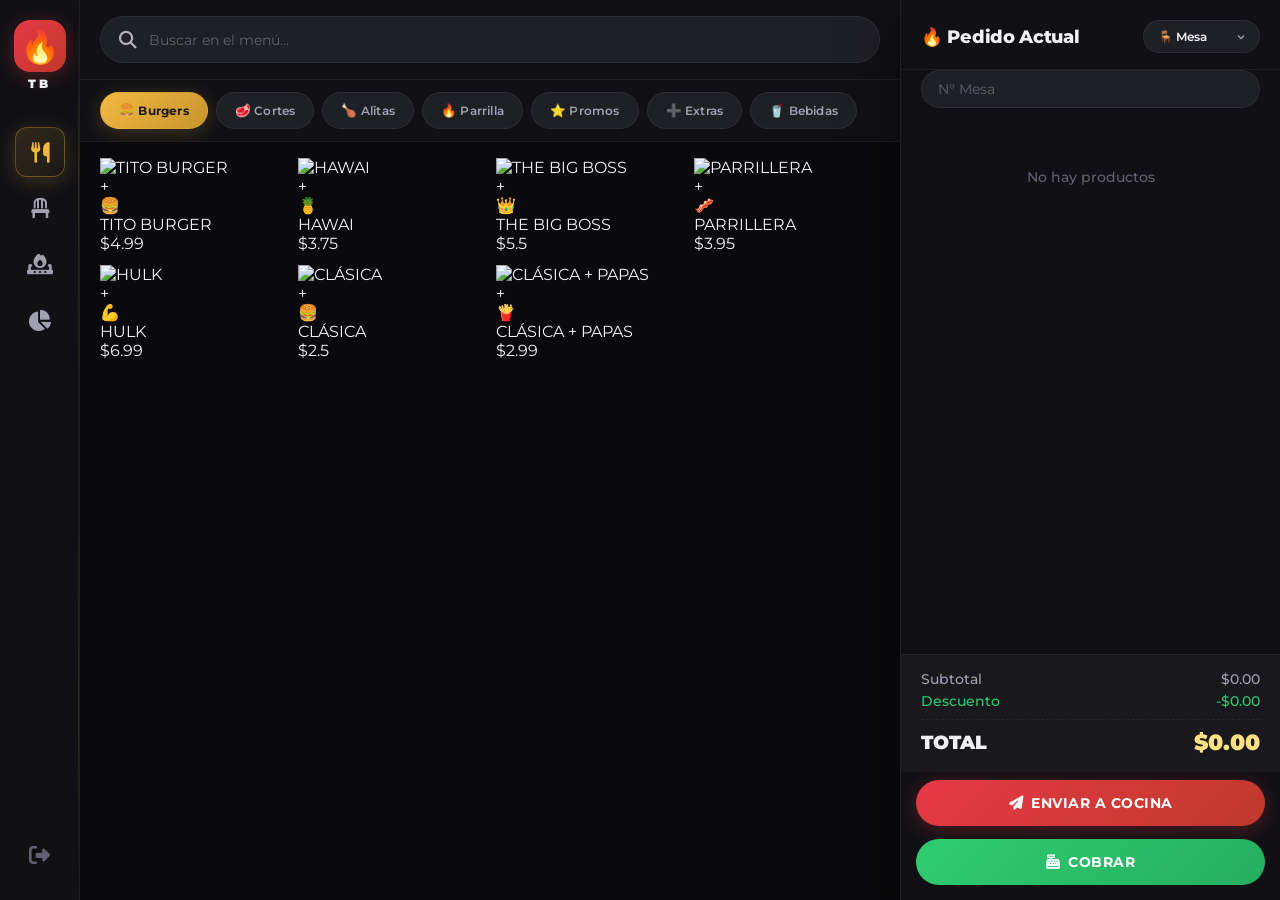
==== index.html @ bc8cd839 "Completito-Pagina-principal-y-caja" ====
<!DOCTYPE html>
<html lang="es">
<head>
    <meta charset="UTF-8">
    <meta name="viewport" content="width=device-width, initial-scale=1.0, user-scalable=no">
    <title>TITO BURGER · Caja Premium</title>
    <link href="https://fonts.googleapis.com/css2?family=Montserrat:wght@300;400;500;600;700;800;900&display=swap" rel="stylesheet">
    <link rel="stylesheet" href="https://cdnjs.cloudflare.com/ajax/libs/font-awesome/6.5.1/css/all.min.css">
    <style>
        :root {
            --bg-deep: #0a0a0c;
            --bg-primary: #111115;
            --bg-secondary: #18181d;
            --bg-tertiary: #1f1f26;
            --bg-elevated: #25252f;
            --bg-glass: rgba(255, 255, 255, 0.03);
            --border-subtle: rgba(255, 255, 255, 0.06);
            --border-medium: rgba(255, 255, 255, 0.1);
            --border-glow: rgba(244, 184, 65, 0.3);
            --text-primary: #f0f0f5;
            --text-secondary: #a0a0b0;
            --text-muted: #606070;
            --gold: #f4b841;
            --gold-light: #ffe082;
            --gold-dark: #c7942e;
            --accent: #e63946;
            --accent-hover: #ff4d5a;
            --accent-glow: rgba(230, 57, 70, 0.4);
            --green: #2ecc71;
            --green-glow: rgba(46, 204, 113, 0.3);
            --blue: #3498db;
            --blue-glow: rgba(52, 152, 219, 0.3);
            --purple: #9b59b6;
            --radius-xs: 8px;
            --radius-sm: 12px;
            --radius-md: 16px;
            --radius-lg: 20px;
            --radius-xl: 24px;
            --radius-2xl: 28px;
            --shadow-sm: 0 2px 8px rgba(0, 0, 0, 0.3);
            --shadow-md: 0 8px 24px rgba(0, 0, 0, 0.4);
            --shadow-lg: 0 16px 48px rgba(0, 0, 0, 0.5);
            --shadow-gold: 0 4px 20px rgba(244, 184, 65, 0.2);
            --shadow-accent: 0 4px 20px rgba(230, 57, 70, 0.3);
            --transition-fast: 0.15s cubic-bezier(0.4, 0, 0.2, 1);
            --transition-smooth: 0.3s cubic-bezier(0.4, 0, 0.2, 1);
            --transition-bounce: 0.4s cubic-bezier(0.34, 1.56, 0.64, 1);
            --font-primary: 'Montserrat', system-ui, -apple-system, sans-serif;
        }

        * {
            margin: 0;
            padding: 0;
            box-sizing: border-box;
        }

        body {
            font-family: var(--font-primary);
            background: var(--bg-deep);
            color: var(--text-primary);
            min-height: 100vh;
            overflow: hidden;
            background-image:
                radial-gradient(ellipse at 20% 50%, rgba(244, 184, 65, 0.03) 0%, transparent 60%),
                radial-gradient(ellipse at 80% 20%, rgba(230, 57, 70, 0.04) 0%, transparent 60%),
                radial-gradient(ellipse at 50% 80%, rgba(52, 152, 219, 0.03) 0%, transparent 60%);
            -webkit-font-smoothing: antialiased;
            -moz-osx-font-smoothing: grayscale;
        }

        /* ==================== SCROLLBAR PREMIUM ==================== */
        ::-webkit-scrollbar {
            width: 6px;
            height: 6px;
        }
        ::-webkit-scrollbar-track {
            background: transparent;
            border-radius: 10px;
        }
        ::-webkit-scrollbar-thumb {
            background: rgba(255, 255, 255, 0.1);
            border-radius: 10px;
            transition: var(--transition-smooth);
        }
        ::-webkit-scrollbar-thumb:hover {
            background: rgba(255, 255, 255, 0.2);
        }

        /* ==================== LAYOUT PRINCIPAL ==================== */
        .pos-premium {
            display: flex;
            height: 100vh;
            width: 100vw;
            overflow: hidden;
        }

        /* ==================== SIDEBAR PREMIUM ==================== */
        .sidebar-premium {
            width: 80px;
            min-width: 80px;
            background: var(--bg-primary);
            border-right: 1px solid var(--border-subtle);
            display: flex;
            flex-direction: column;
            align-items: center;
            padding: 20px 0;
            gap: 12px;
            z-index: 100;
            position: relative;
            backdrop-filter: blur(20px);
            -webkit-backdrop-filter: blur(20px);
        }
        .sidebar-premium::after {
            content: '';
            position: absolute;
            top: 0;
            right: 0;
            width: 1px;
            height: 100%;
            background: linear-gradient(180deg,
                    transparent 0%,
                    rgba(244, 184, 65, 0.3) 20%,
                    rgba(244, 184, 65, 0.1) 50%,
                    rgba(244, 184, 65, 0.3) 80%,
                    transparent 100%);
            opacity: 0.5;
        }
        .sb-logo {
            display: flex;
            flex-direction: column;
            align-items: center;
            gap: 4px;
            margin-bottom: 24px;
            position: relative;
        }
        .sb-logo .sb-icon {
            font-size: 2rem;
            width: 52px;
            height: 52px;
            background: linear-gradient(135deg, var(--accent) 0%, #c0392b 100%);
            border-radius: var(--radius-md);
            display: flex;
            align-items: center;
            justify-content: center;
            box-shadow: var(--shadow-accent);
            animation: logoPulse 3s ease-in-out infinite;
        }
        @keyframes logoPulse {
            0%, 100% {
                box-shadow: 0 4px 20px rgba(230, 57, 70, 0.3);
            }
            50% {
                box-shadow: 0 8px 35px rgba(230, 57, 70, 0.6);
            }
        }
        .sb-logo .sb-text {
            font-weight: 900;
            font-size: 0.75rem;
            letter-spacing: 3px;
            color: var(--text-primary);
            text-transform: uppercase;
        }
        .sb-nav {
            display: flex;
            flex-direction: column;
            gap: 6px;
            flex: 1;
        }
        .sb-btn {
            width: 50px;
            height: 50px;
            border-radius: var(--radius-sm);
            border: 1px solid transparent;
            background: transparent;
            color: var(--text-secondary);
            font-size: 1.3rem;
            cursor: pointer;
            transition: var(--transition-bounce);
            position: relative;
            display: flex;
            align-items: center;
            justify-content: center;
            position: relative;
        }
        .sb-btn:hover {
            background: var(--bg-glass);
            color: var(--text-primary);
            border-color: var(--border-medium);
            transform: scale(1.05);
        }
        .sb-btn.active {
            background: linear-gradient(135deg, rgba(244, 184, 65, 0.15) 0%, rgba(244, 184, 65, 0.05) 100%);
            border-color: var(--border-glow);
            color: var(--gold);
            box-shadow: var(--shadow-gold);
            font-weight: 700;
        }
        .sb-btn.active::before {
            content: '';
            position: absolute;
            left: -20px;
            top: 50%;
            transform: translateY(-50%);
            width: 4px;
            height: 24px;
            background: var(--gold);
            border-radius: 0 4px 4px 0;
        }
        .sb-logout {
            width: 50px;
            height: 50px;
            border-radius: var(--radius-sm);
            border: 1px solid transparent;
            background: transparent;
            color: var(--text-muted);
            font-size: 1.3rem;
            cursor: pointer;
            transition: var(--transition-smooth);
            display: flex;
            align-items: center;
            justify-content: center;
            margin-top: auto;
        }
        .sb-logout:hover {
            background: rgba(230, 57, 70, 0.1);
            border-color: rgba(230, 57, 70, 0.3);
            color: var(--accent);
        }

        /* ==================== MAIN PREMIUM ==================== */
        .main-premium {
            flex: 1;
            display: flex;
            flex-direction: column;
            overflow: hidden;
            background: var(--bg-deep);
        }

        /* ==================== LAYOUT MENÚ ==================== */
        .pos-layout-premium {
            display: flex;
            height: 100%;
            overflow: hidden;
        }
        .menu-panel-premium {
            flex: 1;
            display: flex;
            flex-direction: column;
            overflow: hidden;
            min-width: 0;
        }
        .menu-panel-header {
            padding: 16px 20px;
            background: var(--bg-primary);
            border-bottom: 1px solid var(--border-subtle);
            flex-shrink: 0;
        }
        .search-box-premium {
            display: flex;
            align-items: center;
            gap: 12px;
            background: var(--bg-tertiary);
            border: 1px solid var(--border-subtle);
            border-radius: 50px;
            padding: 12px 18px;
            transition: var(--transition-smooth);
        }
        .search-box-premium:focus-within {
            border-color: var(--border-glow);
            box-shadow: 0 0 0 4px rgba(244, 184, 65, 0.08);
            background: var(--bg-elevated);
        }
        .search-box-premium span {
            font-size: 1.1rem;
            opacity: 0.7;
            flex-shrink: 0;
        }
        .search-box-premium input {
            flex: 1;
            background: transparent;
            border: none;
            color: var(--text-primary);
            font-family: var(--font-primary);
            font-size: 0.9rem;
            font-weight: 500;
            outline: none;
            min-width: 0;
        }
        .search-box-premium input::placeholder {
            color: var(--text-muted);
            font-weight: 400;
        }
        .categories-row-premium {
            display: flex;
            gap: 8px;
            padding: 12px 20px;
            overflow-x: auto;
            scrollbar-width: none;
            flex-shrink: 0;
            background: var(--bg-primary);
            border-bottom: 1px solid var(--border-subtle);
        }
        .categories-row-premium::-webkit-scrollbar {
            display: none;
        }
        .cat-btn {
            padding: 10px 18px;
            border-radius: 50px;
            border: 1px solid var(--border-subtle);
            background: var(--bg-tertiary);
            color: var(--text-secondary);
            font-family: var(--font-primary);
            font-size: 0.78rem;
            font-weight: 600;
            cursor: pointer;
            white-space: nowrap;
            transition: var(--transition-bounce);
            letter-spacing: 0.2px;
        }
        .cat-btn:hover {
            background: var(--bg-elevated);
            color: var(--text-primary);
            border-color: var(--border-medium);
            transform: translateY(-1px);
        }
        .cat-btn.active {
            background: linear-gradient(135deg, var(--gold) 0%, var(--gold-dark) 100%);
            color: #1a1a1a;
            border-color: transparent;
            font-weight: 700;
            box-shadow: var(--shadow-gold);
        }
        .products-grid-premium {
            flex: 1;
            overflow-y: auto;
            padding: 16px 20px;
            display: grid;
            grid-template-columns: repeat(auto-fill, minmax(180px, 1fr));
            gap: 12px;
            align-content: start;
        }
        .product-card-premium {
            background: var(--bg-secondary);
            border: 1px solid var(--border-subtle);
            border-radius: var(--radius-lg);
            padding: 16px;
            cursor: pointer;
            transition: var(--transition-bounce);
            position: relative;
            overflow: hidden;
            display: flex;
            flex-direction: column;
            gap: 10px;
        }
        .product-card-premium:hover {
            border-color: var(--border-glow);
            background: var(--bg-elevated);
            transform: translateY(-3px);
            box-shadow: var(--shadow-md), var(--shadow-gold);
        }
        .product-card-premium:active {
            transform: scale(0.96);
            transition: var(--transition-fast);
        }
        .product-card-premium::before {
            content: '';
            position: absolute;
            top: -40%;
            right: -40%;
            width: 120px;
            height: 120px;
            background: radial-gradient(circle, rgba(244, 184, 65, 0.06) 0%, transparent 70%);
            border-radius: 50%;
            transition: var(--transition-smooth);
        }
        .product-card-premium:hover::before {
            top: -20%;
            right: -20%;
            width: 150px;
            height: 150px;
            background: radial-gradient(circle, rgba(244, 184, 65, 0.1) 0%, transparent 70%);
        }
        .product-card-emoji {
            font-size: 2.5rem;
            width: 56px;
            height: 56px;
            background: var(--bg-glass);
            border-radius: var(--radius-md);
            display: flex;
            align-items: center;
            justify-content: center;
            z-index: 1;
            border: 1px solid var(--border-subtle);
        }
        .product-card-info {
            z-index: 1;
            flex: 1;
        }
        .product-card-name {
            font-weight: 700;
            font-size: 0.9rem;
            letter-spacing: -0.2px;
            line-height: 1.2;
        }
        .product-card-price {
            font-weight: 800;
            font-size: 1.1rem;
            color: var(--gold-light);
            z-index: 1;
            display: inline-block;
            background: rgba(244, 184, 65, 0.1);
            padding: 6px 14px;
            border-radius: 50px;
            margin-top: auto;
            align-self: flex-start;
        }
        .product-card:hover .product-card-price {
            background: var(--gold);
            color: #1a1a1a;
            transition: var(--transition-bounce);
        }

        /* ==================== CART PANEL ==================== */
        .cart-panel-premium {
            width: 380px;
            min-width: 380px;
            background: var(--bg-primary);
            border-left: 1px solid var(--border-subtle);
            display: flex;
            flex-direction: column;
            overflow: hidden;
            box-shadow: var(--shadow-lg);
            z-index: 10;
        }
        .cart-panel-header {
            padding: 20px 20px 16px;
            border-bottom: 1px solid var(--border-subtle);
            display: flex;
            justify-content: space-between;
            align-items: center;
            gap: 12px;
        }
        .cart-panel-header h3 {
            font-weight: 800;
            font-size: 1.1rem;
            letter-spacing: -0.3px;
            white-space: nowrap;
        }
        .select-premium {
            background: var(--bg-tertiary);
            border: 1px solid var(--border-subtle);
            border-radius: 50px;
            padding: 8px 14px;
            color: var(--text-primary);
            font-family: var(--font-primary);
            font-size: 0.75rem;
            font-weight: 600;
            cursor: pointer;
            outline: none;
            transition: var(--transition-smooth);
            appearance: none;
            -webkit-appearance: none;
            background-image: url("data:image/svg+xml,%3Csvg xmlns='http://www.w3.org/2000/svg' width='12' height='12' viewBox='0 0 24 24' fill='none' stroke='%23a0a0b0' stroke-width='2.5'%3E%3Cpath d='M6 9l6 6 6-6'/%3E%3C/svg%3E");
            background-repeat: no-repeat;
            background-position: right 12px center;
            padding-right: 32px;
        }
        .select-premium:hover {
            border-color: var(--border-medium);
        }
        .cart-mesa-input {
            padding: 0 20px 12px;
        }
        .input-premium {
            width: 100%;
            background: var(--bg-tertiary);
            border: 1px solid var(--border-subtle);
            border-radius: 50px;
            padding: 10px 16px;
            color: var(--text-primary);
            font-family: var(--font-primary);
            font-size: 0.85rem;
            font-weight: 500;
            outline: none;
            transition: var(--transition-smooth);
        }
        .input-premium:focus {
            border-color: var(--border-glow);
            box-shadow: 0 0 0 3px rgba(244, 184, 65, 0.06);
        }
        .input-premium::placeholder {
            color: var(--text-muted);
            font-weight: 400;
        }
        .cart-items-premium {
            flex: 1;
            overflow-y: auto;
            padding: 8px 16px;
            display: flex;
            flex-direction: column;
            gap: 6px;
            min-height: 120px;
        }
        .cart-empty {
            text-align: center;
            color: var(--text-muted);
            font-weight: 500;
            padding: 40px 20px;
            font-size: 0.9rem;
        }
        .cart-item-premium {
            display: flex;
            align-items: center;
            gap: 10px;
            background: var(--bg-secondary);
            border: 1px solid var(--border-subtle);
            border-radius: var(--radius-sm);
            padding: 10px 14px;
            animation: slideIn 0.3s ease;
        }
        @keyframes slideIn {
            from {
                opacity: 0;
                transform: translateX(20px);
            }
            to {
                opacity: 1;
                transform: translateX(0);
            }
        }
        .cart-item-name {
            flex: 1;
            font-weight: 600;
            font-size: 0.85rem;
            min-width: 0;
            white-space: nowrap;
            overflow: hidden;
            text-overflow: ellipsis;
        }
        .cart-item-qty {
            display: flex;
            align-items: center;
            gap: 6px;
        }
        .qty-btn-sm {
            width: 26px;
            height: 26px;
            border-radius: 50%;
            border: 1px solid var(--border-medium);
            background: transparent;
            color: var(--text-primary);
            cursor: pointer;
            font-size: 0.8rem;
            transition: var(--transition-fast);
            display: flex;
            align-items: center;
            justify-content: center;
            font-family: var(--font-primary);
            font-weight: 700;
        }
        .qty-btn-sm:hover {
            background: var(--bg-elevated);
            border-color: var(--border-glow);
        }
        .cart-item-qty-num {
            font-weight: 700;
            font-size: 0.85rem;
            min-width: 22px;
            text-align: center;
            color: var(--gold-light);
        }
        .cart-item-price {
            font-weight: 700;
            color: var(--gold-light);
            min-width: 55px;
            text-align: right;
            font-size: 0.85rem;
        }
        .cart-item-remove {
            background: none;
            border: none;
            color: var(--text-muted);
            cursor: pointer;
            font-size: 0.8rem;
            transition: var(--transition-fast);
            padding: 4px;
        }
        .cart-item-remove:hover {
            color: var(--accent);
        }
        .cart-totals-premium {
            padding: 16px 20px;
            background: var(--bg-secondary);
            border-top: 1px solid var(--border-subtle);
            display: flex;
            flex-direction: column;
            gap: 6px;
        }
        .cart-row {
            display: flex;
            justify-content: space-between;
            align-items: center;
            font-size: 0.85rem;
            font-weight: 500;
            color: var(--text-secondary);
        }
        .cart-row.discount {
            color: var(--green);
        }
        .cart-row.cart-total {
            font-size: 1.2rem;
            font-weight: 900;
            color: var(--text-primary);
            padding-top: 8px;
            border-top: 1px dashed var(--border-subtle);
            margin-top: 4px;
        }
        .cart-row.cart-total span:last-child {
            color: var(--gold-light);
            font-size: 1.4rem;
        }
        .cliente-factura {
            padding: 0 20px 12px;
            display: flex;
            flex-direction: column;
            gap: 8px;
        }
        .btn-cocina-premium {
            background: linear-gradient(135deg, var(--accent) 0%, #c0392b 100%);
            color: #fff;
            border: none;
            border-radius: 50px;
            padding: 14px 24px;
            font-family: var(--font-primary);
            font-weight: 700;
            font-size: 0.9rem;
            letter-spacing: 0.5px;
            cursor: pointer;
            transition: var(--transition-bounce);
            text-transform: uppercase;
            box-shadow: var(--shadow-accent);
            display: flex;
            align-items: center;
            justify-content: center;
            gap: 8px;
            margin: 8px 15px;
        }
        .btn-cocina-premium:hover {
            background: linear-gradient(135deg, var(--accent-hover) 0%, #e74c3c 100%);
            box-shadow: 0 8px 30px rgba(230, 57, 70, 0.5);
            transform: translateY(-2px);
        }
        .btn-cocina-premium:active {
            transform: scale(0.96);
            transition: var(--transition-fast);
        }
        .btn-cobrar-premium {
            background: linear-gradient(135deg, var(--green) 0%, #27ae60 100%);
            color: #fff;
            border: none;
            border-radius: 50px;
            padding: 14px 24px;
            font-family: var(--font-primary);
            font-weight: 700;
            font-size: 0.9rem;
            letter-spacing: 0.5px;
            cursor: pointer;
            transition: var(--transition-bounce);
            text-transform: uppercase;
            box-shadow: var(--green-glow);
            display: flex;
            align-items: center;
            justify-content: center;
            gap: 8px;
            margin: 5px 15px 15px;
        }
        .btn-cobrar-premium:hover {
            background: linear-gradient(135deg, #3ddb84 0%, #2ecc71 100%);
            box-shadow: 0 8px 30px rgba(46, 204, 113, 0.5);
            transform: translateY(-2px);
        }
        .btn-cobrar-premium:active {
            transform: scale(0.96);
            transition: var(--transition-fast);
        }

        /* ==================== VISTA MESAS ==================== */
        .mesas-view-premium {
            padding: 30px;
            overflow-y: auto;
            height: 100%;
            display: flex;
            flex-direction: column;
            gap: 24px;
        }
        .mesas-view-header {
            display: flex;
            justify-content: space-between;
            align-items: center;
            flex-wrap: wrap;
            gap: 16px;
        }
        .mesas-view-header h2 {
            font-weight: 900;
            font-size: 1.6rem;
            letter-spacing: -0.5px;
        }
        .btn-add-premium {
            background: var(--bg-tertiary);
            border: 1px solid var(--border-medium);
            color: var(--text-primary);
            padding: 10px 20px;
            border-radius: 50px;
            font-family: var(--font-primary);
            font-weight: 600;
            font-size: 0.85rem;
            cursor: pointer;
            transition: var(--transition-smooth);
        }
        .btn-add-premium:hover {
            background: var(--bg-elevated);
            border-color: var(--border-glow);
        }
        .mesas-grid-premium {
            display: grid;
            grid-template-columns: repeat(auto-fill, minmax(160px, 1fr));
            gap: 16px;
        }
        .mesa-card {
            background: var(--bg-secondary);
            border: 1px solid var(--border-subtle);
            border-radius: var(--radius-lg);
            padding: 24px 16px;
            text-align: center;
            cursor: pointer;
            transition: var(--transition-bounce);
            position: relative;
        }
        .mesa-card:hover {
            border-color: var(--border-glow);
            transform: translateY(-4px);
            box-shadow: var(--shadow-md);
        }
        .mesa-card.ocupada {
            border-color: var(--accent);
            background: rgba(230, 57, 70, 0.08);
        }
        .mesa-card .mesa-numero {
            font-size: 2rem;
            font-weight: 900;
        }
        .mesa-card .mesa-estado {
            font-size: 0.78rem;
            font-weight: 600;
            margin-top: 6px;
        }

        /* ==================== RESPONSIVE ==================== */
        @media (max-width: 1024px) {
            .cart-panel-premium {
                width: 320px;
                min-width: 320px;
            }
            .products-grid-premium {
                grid-template-columns: repeat(auto-fill, minmax(150px, 1fr));
            }
        }
        @media (max-width: 768px) {
            .sidebar-premium {
                width: 60px;
                min-width: 60px;
                padding: 14px 0;
            }
            .sb-btn {
                width: 40px;
                height: 40px;
                font-size: 1.1rem;
            }
            .sb-logo .sb-icon {
                width: 40px;
                height: 40px;
                font-size: 1.5rem;
            }
            .pos-layout-premium {
                flex-direction: column;
            }
            .cart-panel-premium {
                width: 100%;
                min-width: 100%;
                max-height: 45vh;
                border-left: none;
                border-top: 1px solid var(--border-subtle);
            }
        }
    </style>
</head>
<body>
    <div class="pos-premium">
        <!-- SIDEBAR -->
        <aside class="sidebar-premium">
            <div class="sb-logo">
                <span class="sb-icon">🔥</span>
                <span class="sb-text">TB</span>
            </div>
            <nav class="sb-nav">
                <button class="sb-btn active" onclick="switchView('menu')" title="Menú">
                    <i class="fa-solid fa-utensils"></i>
                </button>
                <button class="sb-btn" onclick="switchView('mesas')" title="Mesas">
                    <i class="fa-solid fa-chair"></i>
                </button>
                <button class="sb-btn" onclick="switchView('cocina')" title="Cocina">
                    <i class="fa-solid fa-fire-burner"></i>
                </button>
                <button class="sb-btn" onclick="toggleDashboard()" title="Dashboard">
                    <i class="fa-solid fa-chart-pie"></i>
                </button>
            </nav>
            <button class="sb-logout" onclick="logout()">
                <i class="fa-solid fa-right-from-bracket"></i>
            </button>
        </aside>

        <!-- MAIN -->
        <main class="main-premium">
            <!-- VISTA MENÚ -->
            <div class="pos-layout-premium" id="viewMenu">
                <!-- PANEL IZQUIERDO: MENÚ -->
                <div class="menu-panel-premium">
                    <div class="menu-panel-header">
                        <div class="search-box-premium">
                            <span><i class="fa-solid fa-magnifying-glass"></i></span>
                            <input type="text" id="searchInput" placeholder="Buscar en el menú..." oninput="buscarProductoLive()">
                        </div>
                    </div>
                    <div class="categories-row-premium" id="categoryTabs">
                        <button class="cat-btn active" onclick="changeCategory('hamburguesas', this)">🍔 Burgers</button>
                        <button class="cat-btn" onclick="changeCategory('cortes', this)">🥩 Cortes</button>
                        <button class="cat-btn" onclick="changeCategory('alitas', this)">🍗 Alitas</button>
                        <button class="cat-btn" onclick="changeCategory('parrilla', this)">🔥 Parrilla</button>
                        <button class="cat-btn" onclick="changeCategory('promociones', this)">⭐ Promos</button>
                        <button class="cat-btn" onclick="changeCategory('extras', this)">➕ Extras</button>
                        <button class="cat-btn" onclick="changeCategory('bebidas', this)">🥤 Bebidas</button>
                    </div>
                    <div class="products-grid-premium" id="productsGrid"></div>
                </div>

                <!-- PANEL DERECHO: CARRITO -->
                <div class="cart-panel-premium">
                    <div class="cart-panel-header">
                        <h3>🔥 Pedido Actual</h3>
                        <select id="tipoPedidoPOS" class="select-premium">
                            <option value="mesa">🪑 Mesa</option>
                            <option value="llevar">🛵 Recoger</option>
                            <option value="delivery">🚀 Delivery</option>
                        </select>
                    </div>
                    <div class="cart-mesa-input">
                        <input type="number" id="mesaInputPOS" placeholder="N° Mesa" class="input-premium">
                    </div>
                    <div class="cart-items-premium" id="cartItems">
                        <p class="cart-empty">No hay productos</p>
                    </div>
                    <div class="cart-totals-premium">
                        <div class="cart-row"><span>Subtotal</span><span id="subtotalPOS">$0.00</span></div>
                        <div class="cart-row discount"><span>Descuento</span><span id="descuentoPOS">-$0.00</span></div>
                        <div class="cart-row cart-total"><span>TOTAL</span><span id="totalPOS">$0.00</span></div>
                    </div>

                    <div class="cliente-factura" id="clienteFactura" style="display:none;">
                        <input type="text" id="facturaNombre" placeholder="Nombre o Razón Social" class="input-premium">
                        <input type="text" id="facturaRUC" placeholder="RUC / CI (opcional)" class="input-premium">
                        <input type="email" id="facturaEmail" placeholder="Email para enviar factura" class="input-premium">
                        <input type="text" id="facturaDireccion" placeholder="Dirección" class="input-premium">
                    </div>
                    <div id="efectivoSection" style="display:none; padding: 0 15px;">
                        <input type="number" id="montoRecibido" placeholder="💵 Monto recibido" class="input-premium" oninput="calcularCambioPOS()">
                        <div id="cambioDisplay" style="text-align:center;font-size:1.2rem;font-weight:700;margin:8px 0;display:none;">
                            Cambio: <span id="cambioValor" style="color:#2ecc71;">$0.00</span>
                        </div>
                    </div>
                    <button class="btn-cocina-premium" onclick="enviarACocinaPOS()">
                        <i class="fa-solid fa-paper-plane"></i> ENVIAR A COCINA
                    </button>
                    <button class="btn-cobrar-premium" onclick="cobrarPOS()">
                        <i class="fa-solid fa-cash-register"></i> COBRAR
                    </button>
                </div>
            </div>

            <!-- VISTA MESAS -->
            <div class="mesas-view-premium" id="viewMesas" style="display:none;">
                <div class="mesas-view-header">
                    <h2>🪑 Mesas del Restaurante</h2>
                    <button class="btn-add-premium" onclick="agregarMesa()">
                        <i class="fa-solid fa-plus"></i> Nueva Mesa
                    </button>
                </div>
                <div class="mesas-grid-premium" id="mesasGrid"></div>
            </div>
        </main>
    </div>

    <script src="https://cdn.jsdelivr.net/npm/@emailjs/browser@3/dist/email.min.js"></script>
    <script>
        emailjs.init('WopHgNwctZJCExy_g');
    </script>
    <script src="app.js"></script>
    <script>
        document.getElementById('clienteFactura').style.display = 'none';

        // Funciones básicas para navegación (debes implementarlas en app.js)
        function switchView(view) {
            const menuView = document.getElementById('viewMenu');
            const mesasView = document.getElementById('viewMesas');
            const buttons = document.querySelectorAll('.sb-btn');

            buttons.forEach(btn => btn.classList.remove('active'));

            if (view === 'menu') {
                menuView.style.display = 'flex';
                mesasView.style.display = 'none';
                buttons[0].classList.add('active');
            } else if (view === 'mesas') {
                menuView.style.display = 'none';
                mesasView.style.display = 'flex';
                buttons[1].classList.add('active');
            } else if (view === 'cocina') {
                alert('👨‍🍳 Vista de cocina - Pedidos activos');
                buttons[2].classList.add('active');
            }
        }

        function toggleDashboard() {
            alert('📊 Dashboard - Estadísticas del negocio');
        }

        function logout() {
            if (confirm('¿Cerrar sesión?')) {
                alert('Sesión cerrada');
            }
        }

        // Stubs para funciones que espera el código
        function buscarProductoLive() {
            console.log('Buscando...');
        }

        function changeCategory(cat, btn) {
            document.querySelectorAll('.cat-btn').forEach(b => b.classList.remove('active'));
            btn.classList.add('active');
            console.log('Categoría:', cat);
        }

        function enviarACocinaPOS() {
            alert('🔥 Pedido enviado a cocina');
        }

        function cobrarPOS() {
            document.getElementById('efectivoSection').style.display = 'block';
            document.getElementById('clienteFactura').style.display = 'block';
        }

        function calcularCambioPOS() {
            const total = parseFloat(document.getElementById('totalPOS').textContent.replace('$', '')) || 0;
            const recibido = parseFloat(document.getElementById('montoRecibido').value) || 0;
            const cambio = recibido - total;
            if (recibido > 0) {
                document.getElementById('cambioDisplay').style.display = 'block';
                document.getElementById('cambioValor').textContent = `$${cambio.toFixed(2)}`;
            } else {
                document.getElementById('cambioDisplay').style.display = 'none';
            }
        }

        function agregarMesa() {
            alert('➕ Agregar nueva mesa');
        }
    </script>
</body>
</html>
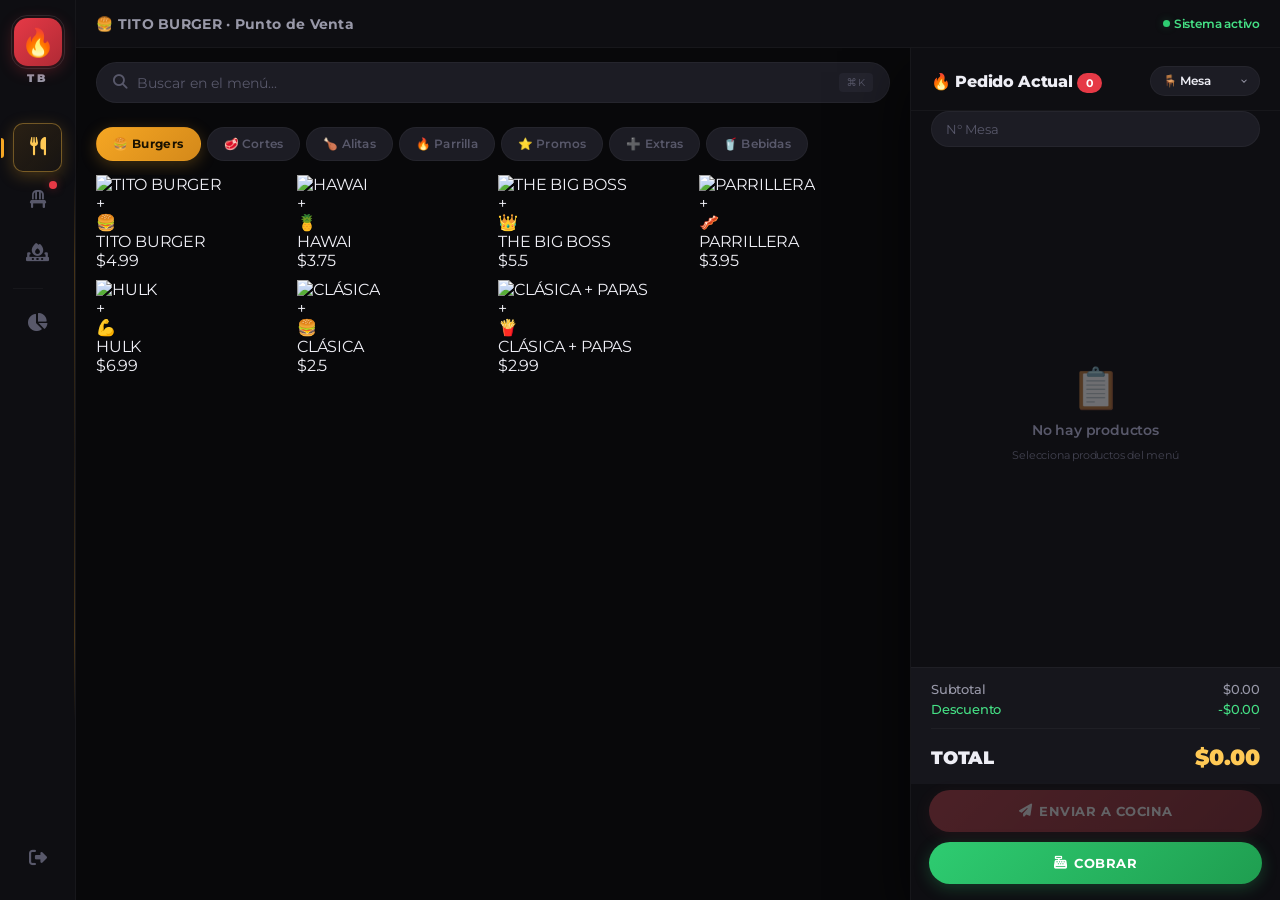
==== commit f447d8e7: "Completito-Pagina-principal" ====
--- a/index.html
+++ b/index.html
@@ -8,43 +8,59 @@
     <link rel="stylesheet" href="https://cdnjs.cloudflare.com/ajax/libs/font-awesome/6.5.1/css/all.min.css">
     <style>
         :root {
-            --bg-deep: #0a0a0c;
-            --bg-primary: #111115;
-            --bg-secondary: #18181d;
-            --bg-tertiary: #1f1f26;
-            --bg-elevated: #25252f;
-            --bg-glass: rgba(255, 255, 255, 0.03);
-            --border-subtle: rgba(255, 255, 255, 0.06);
-            --border-medium: rgba(255, 255, 255, 0.1);
-            --border-glow: rgba(244, 184, 65, 0.3);
-            --text-primary: #f0f0f5;
-            --text-secondary: #a0a0b0;
-            --text-muted: #606070;
-            --gold: #f4b841;
-            --gold-light: #ffe082;
-            --gold-dark: #c7942e;
+            --bg-deep: #08080a;
+            --bg-primary: #0e0e12;
+            --bg-secondary: #16161c;
+            --bg-tertiary: #1c1c24;
+            --bg-elevated: #24242e;
+            --bg-glass: rgba(255, 255, 255, 0.025);
+            --bg-glass-hover: rgba(255, 255, 255, 0.05);
+            --border-subtle: rgba(255, 255, 255, 0.04);
+            --border-medium: rgba(255, 255, 255, 0.08);
+            --border-bright: rgba(255, 255, 255, 0.15);
+            --border-gold: rgba(244, 184, 65, 0.4);
+            --text-primary: #eeeef5;
+            --text-secondary: #9898a8;
+            --text-muted: #58586a;
+            --gold: #f5a623;
+            --gold-light: #ffc955;
+            --gold-dark: #d4891a;
+            --gold-surface: rgba(245, 166, 35, 0.1);
+            --gold-surface-hover: rgba(245, 166, 35, 0.18);
             --accent: #e63946;
-            --accent-hover: #ff4d5a;
-            --accent-glow: rgba(230, 57, 70, 0.4);
+            --accent-light: #ff5a65;
+            --accent-dark: #b02a35;
+            --accent-surface: rgba(230, 57, 70, 0.1);
+            --accent-glow: rgba(230, 57, 70, 0.35);
             --green: #2ecc71;
-            --green-glow: rgba(46, 204, 113, 0.3);
-            --blue: #3498db;
-            --blue-glow: rgba(52, 152, 219, 0.3);
-            --purple: #9b59b6;
-            --radius-xs: 8px;
-            --radius-sm: 12px;
-            --radius-md: 16px;
-            --radius-lg: 20px;
-            --radius-xl: 24px;
+            --green-light: #45e085;
+            --green-dark: #1f9e50;
+            --green-surface: rgba(46, 204, 113, 0.1);
+            --green-glow: rgba(46, 204, 113, 0.25);
+            --blue: #3b82f6;
+            --purple: #8b5cf6;
+            --radius-xs: 6px;
+            --radius-sm: 10px;
+            --radius-md: 14px;
+            --radius-lg: 18px;
+            --radius-xl: 22px;
             --radius-2xl: 28px;
-            --shadow-sm: 0 2px 8px rgba(0, 0, 0, 0.3);
-            --shadow-md: 0 8px 24px rgba(0, 0, 0, 0.4);
-            --shadow-lg: 0 16px 48px rgba(0, 0, 0, 0.5);
-            --shadow-gold: 0 4px 20px rgba(244, 184, 65, 0.2);
-            --shadow-accent: 0 4px 20px rgba(230, 57, 70, 0.3);
+            --radius-full: 9999px;
+            --shadow-xs: 0 1px 3px rgba(0, 0, 0, 0.3);
+            --shadow-sm: 0 2px 8px rgba(0, 0, 0, 0.4);
+            --shadow-md: 0 8px 24px rgba(0, 0, 0, 0.5);
+            --shadow-lg: 0 16px 40px rgba(0, 0, 0, 0.6);
+            --shadow-xl: 0 24px 60px rgba(0, 0, 0, 0.7);
+            --shadow-gold: 0 4px 16px rgba(245, 166, 35, 0.25);
+            --shadow-gold-lg: 0 8px 32px rgba(245, 166, 35, 0.35);
+            --shadow-accent: 0 4px 16px rgba(230, 57, 70, 0.3);
+            --shadow-accent-lg: 0 8px 32px rgba(230, 57, 70, 0.45);
+            --shadow-green: 0 4px 16px rgba(46, 204, 113, 0.25);
+            --shadow-green-lg: 0 8px 32px rgba(46, 204, 113, 0.35);
             --transition-fast: 0.15s cubic-bezier(0.4, 0, 0.2, 1);
             --transition-smooth: 0.3s cubic-bezier(0.4, 0, 0.2, 1);
             --transition-bounce: 0.4s cubic-bezier(0.34, 1.56, 0.64, 1);
+            --transition-spring: 0.5s cubic-bezier(0.22, 1.2, 0.36, 1);
             --font-primary: 'Montserrat', system-ui, -apple-system, sans-serif;
         }
 
@@ -61,29 +77,36 @@
             min-height: 100vh;
             overflow: hidden;
             background-image:
-                radial-gradient(ellipse at 20% 50%, rgba(244, 184, 65, 0.03) 0%, transparent 60%),
-                radial-gradient(ellipse at 80% 20%, rgba(230, 57, 70, 0.04) 0%, transparent 60%),
-                radial-gradient(ellipse at 50% 80%, rgba(52, 152, 219, 0.03) 0%, transparent 60%);
+                radial-gradient(ellipse at 15% 40%, rgba(245, 166, 35, 0.025) 0%, transparent 55%),
+                radial-gradient(ellipse at 85% 25%, rgba(230, 57, 70, 0.03) 0%, transparent 55%),
+                radial-gradient(ellipse at 50% 85%, rgba(59, 130, 246, 0.02) 0%, transparent 55%);
             -webkit-font-smoothing: antialiased;
             -moz-osx-font-smoothing: grayscale;
+            letter-spacing: -0.2px;
         }
 
         /* ==================== SCROLLBAR PREMIUM ==================== */
         ::-webkit-scrollbar {
-            width: 6px;
-            height: 6px;
+            width: 5px;
+            height: 5px;
         }
         ::-webkit-scrollbar-track {
             background: transparent;
             border-radius: 10px;
         }
         ::-webkit-scrollbar-thumb {
-            background: rgba(255, 255, 255, 0.1);
+            background: rgba(255, 255, 255, 0.08);
             border-radius: 10px;
             transition: var(--transition-smooth);
         }
         ::-webkit-scrollbar-thumb:hover {
-            background: rgba(255, 255, 255, 0.2);
+            background: rgba(255, 255, 255, 0.15);
+        }
+
+        /* ==================== SELECCIÓN ==================== */
+        ::selection {
+            background: rgba(245, 166, 35, 0.3);
+            color: #fff;
         }
 
         /* ==================== LAYOUT PRINCIPAL ==================== */
@@ -96,135 +119,179 @@
 
         /* ==================== SIDEBAR PREMIUM ==================== */
         .sidebar-premium {
-            width: 80px;
-            min-width: 80px;
+            width: 76px;
+            min-width: 76px;
             background: var(--bg-primary);
             border-right: 1px solid var(--border-subtle);
             display: flex;
             flex-direction: column;
             align-items: center;
-            padding: 20px 0;
-            gap: 12px;
+            padding: 18px 0;
+            gap: 10px;
             z-index: 100;
             position: relative;
-            backdrop-filter: blur(20px);
-            -webkit-backdrop-filter: blur(20px);
-        }
-        .sidebar-premium::after {
+        }
+        .sidebar-premium::before {
             content: '';
             position: absolute;
-            top: 0;
+            top: 20%;
             right: 0;
             width: 1px;
-            height: 100%;
+            height: 60%;
             background: linear-gradient(180deg,
                     transparent 0%,
-                    rgba(244, 184, 65, 0.3) 20%,
-                    rgba(244, 184, 65, 0.1) 50%,
-                    rgba(244, 184, 65, 0.3) 80%,
+                    rgba(245, 166, 35, 0.25) 15%,
+                    rgba(245, 166, 35, 0.08) 50%,
+                    rgba(245, 166, 35, 0.25) 85%,
                     transparent 100%);
-            opacity: 0.5;
+            pointer-events: none;
         }
         .sb-logo {
             display: flex;
             flex-direction: column;
             align-items: center;
-            gap: 4px;
-            margin-bottom: 24px;
-            position: relative;
+            gap: 3px;
+            margin-bottom: 28px;
         }
         .sb-logo .sb-icon {
-            font-size: 2rem;
-            width: 52px;
-            height: 52px;
-            background: linear-gradient(135deg, var(--accent) 0%, #c0392b 100%);
+            font-size: 1.7rem;
+            width: 48px;
+            height: 48px;
+            background: linear-gradient(135deg, var(--accent) 0%, var(--accent-dark) 100%);
             border-radius: var(--radius-md);
             display: flex;
             align-items: center;
             justify-content: center;
             box-shadow: var(--shadow-accent);
-            animation: logoPulse 3s ease-in-out infinite;
-        }
-        @keyframes logoPulse {
+            animation: logoGlow 3s ease-in-out infinite;
+            position: relative;
+        }
+        .sb-logo .sb-icon::after {
+            content: '';
+            position: absolute;
+            inset: -3px;
+            border-radius: 16px;
+            border: 1.5px solid rgba(255, 255, 255, 0.1);
+            pointer-events: none;
+            animation: logoRing 3s ease-in-out infinite;
+        }
+        @keyframes logoGlow {
             0%, 100% {
-                box-shadow: 0 4px 20px rgba(230, 57, 70, 0.3);
+                box-shadow: 0 4px 16px rgba(230, 57, 70, 0.3);
             }
             50% {
-                box-shadow: 0 8px 35px rgba(230, 57, 70, 0.6);
+                box-shadow: 0 8px 28px rgba(230, 57, 70, 0.55);
+            }
+        }
+        @keyframes logoRing {
+            0%, 100% {
+                opacity: 0.5;
+            }
+            50% {
+                opacity: 1;
             }
         }
         .sb-logo .sb-text {
             font-weight: 900;
-            font-size: 0.75rem;
+            font-size: 0.7rem;
             letter-spacing: 3px;
-            color: var(--text-primary);
+            color: var(--text-secondary);
             text-transform: uppercase;
+            margin-top: 2px;
         }
         .sb-nav {
             display: flex;
             flex-direction: column;
-            gap: 6px;
+            gap: 4px;
             flex: 1;
+            width: 100%;
+            padding: 0 13px;
         }
         .sb-btn {
-            width: 50px;
-            height: 50px;
-            border-radius: var(--radius-sm);
-            border: 1px solid transparent;
-            background: transparent;
-            color: var(--text-secondary);
-            font-size: 1.3rem;
-            cursor: pointer;
-            transition: var(--transition-bounce);
-            position: relative;
-            display: flex;
-            align-items: center;
-            justify-content: center;
-            position: relative;
-        }
-        .sb-btn:hover {
-            background: var(--bg-glass);
-            color: var(--text-primary);
-            border-color: var(--border-medium);
-            transform: scale(1.05);
-        }
-        .sb-btn.active {
-            background: linear-gradient(135deg, rgba(244, 184, 65, 0.15) 0%, rgba(244, 184, 65, 0.05) 100%);
-            border-color: var(--border-glow);
-            color: var(--gold);
-            box-shadow: var(--shadow-gold);
-            font-weight: 700;
-        }
-        .sb-btn.active::before {
-            content: '';
-            position: absolute;
-            left: -20px;
-            top: 50%;
-            transform: translateY(-50%);
-            width: 4px;
-            height: 24px;
-            background: var(--gold);
-            border-radius: 0 4px 4px 0;
-        }
-        .sb-logout {
-            width: 50px;
-            height: 50px;
+            width: 100%;
+            aspect-ratio: 1;
+            max-height: 50px;
             border-radius: var(--radius-sm);
             border: 1px solid transparent;
             background: transparent;
             color: var(--text-muted);
-            font-size: 1.3rem;
+            font-size: 1.15rem;
             cursor: pointer;
             transition: var(--transition-smooth);
             display: flex;
             align-items: center;
             justify-content: center;
+            position: relative;
+        }
+        .sb-btn:hover {
+            background: var(--bg-glass);
+            color: var(--text-secondary);
+            border-color: var(--border-bright);
+        }
+        .sb-btn.active {
+            background: linear-gradient(135deg, rgba(245, 166, 35, 0.12) 0%, rgba(245, 166, 35, 0.04) 100%);
+            border-color: var(--border-gold);
+            color: var(--gold-light);
+            box-shadow: var(--shadow-gold);
+            font-weight: 700;
+        }
+        .sb-btn.active::before {
+            content: '';
+            position: absolute;
+            left: -13px;
+            top: 50%;
+            transform: translateY(-50%);
+            width: 3px;
+            height: 20px;
+            background: var(--gold);
+            border-radius: 0 3px 3px 0;
+        }
+        .sb-badge {
+            position: absolute;
+            top: 4px;
+            right: 4px;
+            width: 8px;
+            height: 8px;
+            background: var(--accent);
+            border-radius: 50%;
+            box-shadow: 0 0 8px var(--accent-glow);
+            animation: badgePulse 2s ease-in-out infinite;
+        }
+        @keyframes badgePulse {
+            0%, 100% {
+                transform: scale(1);
+                opacity: 1;
+            }
+            50% {
+                transform: scale(1.5);
+                opacity: 0.7;
+            }
+        }
+        .sb-divider {
+            width: 30px;
+            height: 1px;
+            background: var(--border-subtle);
+            margin: 6px 0;
+        }
+        .sb-logout {
+            width: 48px;
+            height: 48px;
+            border-radius: var(--radius-sm);
+            border: 1px solid transparent;
+            background: transparent;
+            color: var(--text-muted);
+            font-size: 1.1rem;
+            cursor: pointer;
+            transition: var(--transition-smooth);
+            display: flex;
+            align-items: center;
+            justify-content: center;
             margin-top: auto;
         }
         .sb-logout:hover {
-            background: rgba(230, 57, 70, 0.1);
-            border-color: rgba(230, 57, 70, 0.3);
-            color: var(--accent);
+            background: rgba(230, 57, 70, 0.08);
+            border-color: rgba(230, 57, 70, 0.25);
+            color: var(--accent-light);
         }
 
         /* ==================== MAIN PREMIUM ==================== */
@@ -236,10 +303,52 @@
             background: var(--bg-deep);
         }
 
+        /* ==================== TOP BAR ==================== */
+        .top-bar-premium {
+            height: 48px;
+            background: var(--bg-primary);
+            border-bottom: 1px solid var(--border-subtle);
+            display: flex;
+            align-items: center;
+            justify-content: space-between;
+            padding: 0 20px;
+            flex-shrink: 0;
+        }
+        .top-bar-title {
+            font-weight: 700;
+            font-size: 0.85rem;
+            color: var(--text-secondary);
+            letter-spacing: 0.3px;
+        }
+        .top-bar-status {
+            display: flex;
+            align-items: center;
+            gap: 4px;
+            font-size: 0.72rem;
+            color: var(--green-light);
+            font-weight: 600;
+        }
+        .status-dot {
+            width: 7px;
+            height: 7px;
+            background: var(--green);
+            border-radius: 50%;
+            box-shadow: 0 0 8px var(--green-glow);
+            animation: statusPulse 2s ease-in-out infinite;
+        }
+        @keyframes statusPulse {
+            0%, 100% {
+                opacity: 1;
+            }
+            50% {
+                opacity: 0.4;
+            }
+        }
+
         /* ==================== LAYOUT MENÚ ==================== */
         .pos-layout-premium {
             display: flex;
-            height: 100%;
+            flex: 1;
             overflow: hidden;
         }
         .menu-panel-premium {
@@ -250,30 +359,32 @@
             min-width: 0;
         }
         .menu-panel-header {
-            padding: 16px 20px;
-            background: var(--bg-primary);
-            border-bottom: 1px solid var(--border-subtle);
+            padding: 14px 20px;
             flex-shrink: 0;
         }
         .search-box-premium {
             display: flex;
             align-items: center;
-            gap: 12px;
+            gap: 10px;
             background: var(--bg-tertiary);
-            border: 1px solid var(--border-subtle);
-            border-radius: 50px;
-            padding: 12px 18px;
+            border: 1.5px solid var(--border-subtle);
+            border-radius: var(--radius-full);
+            padding: 10px 16px;
             transition: var(--transition-smooth);
         }
+        .search-box-premium i {
+            color: var(--text-muted);
+            font-size: 0.9rem;
+            flex-shrink: 0;
+            transition: var(--transition-smooth);
+        }
         .search-box-premium:focus-within {
-            border-color: var(--border-glow);
-            box-shadow: 0 0 0 4px rgba(244, 184, 65, 0.08);
+            border-color: var(--border-gold);
+            box-shadow: 0 0 0 4px rgba(245, 166, 35, 0.06);
             background: var(--bg-elevated);
         }
-        .search-box-premium span {
-            font-size: 1.1rem;
-            opacity: 0.7;
-            flex-shrink: 0;
+        .search-box-premium:focus-within i {
+            color: var(--gold-light);
         }
         .search-box-premium input {
             flex: 1;
@@ -281,7 +392,7 @@
             border: none;
             color: var(--text-primary);
             font-family: var(--font-primary);
-            font-size: 0.9rem;
+            font-size: 0.85rem;
             font-weight: 500;
             outline: none;
             min-width: 0;
@@ -290,100 +401,125 @@
             color: var(--text-muted);
             font-weight: 400;
         }
+        .search-shortcut {
+            font-size: 0.65rem;
+            color: var(--text-muted);
+            background: var(--bg-elevated);
+            padding: 3px 8px;
+            border-radius: 4px;
+            letter-spacing: 0.5px;
+            flex-shrink: 0;
+        }
         .categories-row-premium {
             display: flex;
-            gap: 8px;
-            padding: 12px 20px;
+            gap: 6px;
+            padding: 10px 20px 14px;
             overflow-x: auto;
             scrollbar-width: none;
             flex-shrink: 0;
-            background: var(--bg-primary);
-            border-bottom: 1px solid var(--border-subtle);
         }
         .categories-row-premium::-webkit-scrollbar {
             display: none;
         }
         .cat-btn {
-            padding: 10px 18px;
-            border-radius: 50px;
+            padding: 9px 16px;
+            border-radius: var(--radius-full);
             border: 1px solid var(--border-subtle);
             background: var(--bg-tertiary);
-            color: var(--text-secondary);
+            color: var(--text-muted);
             font-family: var(--font-primary);
-            font-size: 0.78rem;
+            font-size: 0.73rem;
             font-weight: 600;
             cursor: pointer;
             white-space: nowrap;
-            transition: var(--transition-bounce);
+            transition: var(--transition-smooth);
             letter-spacing: 0.2px;
+            flex-shrink: 0;
         }
         .cat-btn:hover {
             background: var(--bg-elevated);
-            color: var(--text-primary);
-            border-color: var(--border-medium);
-            transform: translateY(-1px);
+            color: var(--text-secondary);
+            border-color: var(--border-bright);
         }
         .cat-btn.active {
             background: linear-gradient(135deg, var(--gold) 0%, var(--gold-dark) 100%);
-            color: #1a1a1a;
+            color: #1a1200;
             border-color: transparent;
             font-weight: 700;
             box-shadow: var(--shadow-gold);
+            letter-spacing: 0.4px;
         }
         .products-grid-premium {
             flex: 1;
             overflow-y: auto;
-            padding: 16px 20px;
+            padding: 0 20px 16px;
             display: grid;
-            grid-template-columns: repeat(auto-fill, minmax(180px, 1fr));
-            gap: 12px;
+            grid-template-columns: repeat(auto-fill, minmax(170px, 1fr));
+            gap: 10px;
             align-content: start;
         }
         .product-card-premium {
             background: var(--bg-secondary);
-            border: 1px solid var(--border-subtle);
+            border: 1.5px solid var(--border-subtle);
             border-radius: var(--radius-lg);
-            padding: 16px;
+            padding: 14px;
             cursor: pointer;
-            transition: var(--transition-bounce);
+            transition: var(--transition-spring);
             position: relative;
             overflow: hidden;
             display: flex;
             flex-direction: column;
             gap: 10px;
+            min-height: 140px;
         }
         .product-card-premium:hover {
-            border-color: var(--border-glow);
-            background: var(--bg-elevated);
+            border-color: var(--border-gold);
+            background: var(--bg-tertiary);
             transform: translateY(-3px);
-            box-shadow: var(--shadow-md), var(--shadow-gold);
+            box-shadow: var(--shadow-md), var(--shadow-gold-lg);
+            z-index: 2;
         }
         .product-card-premium:active {
-            transform: scale(0.96);
+            transform: scale(0.95);
             transition: var(--transition-fast);
         }
         .product-card-premium::before {
             content: '';
             position: absolute;
-            top: -40%;
-            right: -40%;
-            width: 120px;
-            height: 120px;
-            background: radial-gradient(circle, rgba(244, 184, 65, 0.06) 0%, transparent 70%);
+            top: -50%;
+            right: -50%;
+            width: 130px;
+            height: 130px;
+            background: radial-gradient(circle, rgba(245, 166, 35, 0.04) 0%, transparent 70%);
             border-radius: 50%;
             transition: var(--transition-smooth);
+            pointer-events: none;
         }
         .product-card-premium:hover::before {
-            top: -20%;
-            right: -20%;
-            width: 150px;
-            height: 150px;
-            background: radial-gradient(circle, rgba(244, 184, 65, 0.1) 0%, transparent 70%);
+            top: -25%;
+            right: -25%;
+            width: 160px;
+            height: 160px;
+            background: radial-gradient(circle, rgba(245, 166, 35, 0.08) 0%, transparent 70%);
+        }
+        .product-card-badge {
+            position: absolute;
+            top: 10px;
+            right: 10px;
+            background: var(--accent);
+            color: #fff;
+            font-size: 0.6rem;
+            font-weight: 700;
+            padding: 3px 8px;
+            border-radius: var(--radius-full);
+            z-index: 2;
+            letter-spacing: 0.5px;
+            box-shadow: var(--shadow-accent);
         }
         .product-card-emoji {
-            font-size: 2.5rem;
-            width: 56px;
-            height: 56px;
+            font-size: 2.2rem;
+            width: 50px;
+            height: 50px;
             background: var(--bg-glass);
             border-radius: var(--radius-md);
             display: flex;
@@ -391,102 +527,146 @@
             justify-content: center;
             z-index: 1;
             border: 1px solid var(--border-subtle);
+            flex-shrink: 0;
         }
         .product-card-info {
             z-index: 1;
             flex: 1;
+            display: flex;
+            flex-direction: column;
+            gap: 2px;
         }
         .product-card-name {
             font-weight: 700;
-            font-size: 0.9rem;
+            font-size: 0.85rem;
             letter-spacing: -0.2px;
             line-height: 1.2;
+            color: var(--text-primary);
+        }
+        .product-card-desc {
+            font-size: 0.68rem;
+            color: var(--text-muted);
+            line-height: 1.4;
+        }
+        .product-card-footer {
+            display: flex;
+            align-items: center;
+            justify-content: space-between;
+            z-index: 1;
+            margin-top: auto;
         }
         .product-card-price {
             font-weight: 800;
-            font-size: 1.1rem;
+            font-size: 1.05rem;
             color: var(--gold-light);
-            z-index: 1;
-            display: inline-block;
-            background: rgba(244, 184, 65, 0.1);
-            padding: 6px 14px;
-            border-radius: 50px;
-            margin-top: auto;
-            align-self: flex-start;
-        }
-        .product-card:hover .product-card-price {
+            background: var(--gold-surface);
+            padding: 5px 12px;
+            border-radius: var(--radius-full);
+            transition: var(--transition-smooth);
+        }
+        .product-card-premium:hover .product-card-price {
             background: var(--gold);
-            color: #1a1a1a;
-            transition: var(--transition-bounce);
+            color: #1a1200;
+            box-shadow: var(--shadow-gold);
+        }
+        .product-card-add {
+            width: 30px;
+            height: 30px;
+            border-radius: 50%;
+            background: var(--accent-surface);
+            border: 1px solid rgba(230, 57, 70, 0.2);
+            color: var(--accent-light);
+            cursor: pointer;
+            font-size: 1rem;
+            transition: var(--transition-smooth);
+            display: flex;
+            align-items: center;
+            justify-content: center;
+        }
+        .product-card-premium:hover .product-card-add {
+            background: var(--accent);
+            color: #fff;
+            box-shadow: var(--shadow-accent);
         }
 
         /* ==================== CART PANEL ==================== */
         .cart-panel-premium {
-            width: 380px;
-            min-width: 380px;
+            width: 370px;
+            min-width: 370px;
             background: var(--bg-primary);
             border-left: 1px solid var(--border-subtle);
             display: flex;
             flex-direction: column;
             overflow: hidden;
-            box-shadow: var(--shadow-lg);
+            box-shadow: var(--shadow-xl);
             z-index: 10;
         }
         .cart-panel-header {
-            padding: 20px 20px 16px;
+            padding: 18px 20px 14px;
             border-bottom: 1px solid var(--border-subtle);
             display: flex;
             justify-content: space-between;
             align-items: center;
-            gap: 12px;
+            gap: 10px;
         }
         .cart-panel-header h3 {
             font-weight: 800;
-            font-size: 1.1rem;
+            font-size: 1rem;
             letter-spacing: -0.3px;
             white-space: nowrap;
+        }
+        .cart-count-badge {
+            background: var(--accent);
+            color: #fff;
+            font-size: 0.7rem;
+            font-weight: 700;
+            padding: 3px 9px;
+            border-radius: var(--radius-full);
+            min-width: 22px;
+            text-align: center;
         }
         .select-premium {
             background: var(--bg-tertiary);
             border: 1px solid var(--border-subtle);
-            border-radius: 50px;
-            padding: 8px 14px;
+            border-radius: var(--radius-full);
+            padding: 7px 12px;
             color: var(--text-primary);
             font-family: var(--font-primary);
-            font-size: 0.75rem;
+            font-size: 0.72rem;
             font-weight: 600;
             cursor: pointer;
             outline: none;
             transition: var(--transition-smooth);
             appearance: none;
             -webkit-appearance: none;
-            background-image: url("data:image/svg+xml,%3Csvg xmlns='http://www.w3.org/2000/svg' width='12' height='12' viewBox='0 0 24 24' fill='none' stroke='%23a0a0b0' stroke-width='2.5'%3E%3Cpath d='M6 9l6 6 6-6'/%3E%3C/svg%3E");
+            background-image: url("data:image/svg+xml,%3Csvg xmlns='http://www.w3.org/2000/svg' width='10' height='10' viewBox='0 0 24 24' fill='none' stroke='%239898a8' stroke-width='2.5'%3E%3Cpath d='M6 9l6 6 6-6'/%3E%3C/svg%3E");
             background-repeat: no-repeat;
-            background-position: right 12px center;
-            padding-right: 32px;
+            background-position: right 10px center;
+            padding-right: 28px;
+            flex-shrink: 0;
         }
         .select-premium:hover {
-            border-color: var(--border-medium);
+            border-color: var(--border-bright);
         }
         .cart-mesa-input {
-            padding: 0 20px 12px;
+            padding: 0 20px 10px;
         }
         .input-premium {
             width: 100%;
             background: var(--bg-tertiary);
-            border: 1px solid var(--border-subtle);
-            border-radius: 50px;
-            padding: 10px 16px;
+            border: 1.5px solid var(--border-subtle);
+            border-radius: var(--radius-full);
+            padding: 9px 14px;
             color: var(--text-primary);
             font-family: var(--font-primary);
-            font-size: 0.85rem;
+            font-size: 0.82rem;
             font-weight: 500;
             outline: none;
             transition: var(--transition-smooth);
         }
         .input-premium:focus {
-            border-color: var(--border-glow);
-            box-shadow: 0 0 0 3px rgba(244, 184, 65, 0.06);
+            border-color: var(--border-gold);
+            box-shadow: 0 0 0 3px rgba(245, 166, 35, 0.04);
         }
         .input-premium::placeholder {
             color: var(--text-muted);
@@ -495,62 +675,94 @@
         .cart-items-premium {
             flex: 1;
             overflow-y: auto;
-            padding: 8px 16px;
+            padding: 6px 16px;
             display: flex;
             flex-direction: column;
-            gap: 6px;
-            min-height: 120px;
-        }
-        .cart-empty {
+            gap: 5px;
+            min-height: 100px;
+        }
+        .cart-empty-state {
+            display: flex;
+            flex-direction: column;
+            align-items: center;
+            justify-content: center;
+            padding: 40px 20px;
+            gap: 10px;
+            color: var(--text-muted);
             text-align: center;
-            color: var(--text-muted);
-            font-weight: 500;
-            padding: 40px 20px;
-            font-size: 0.9rem;
+            flex: 1;
+        }
+        .cart-empty-icon {
+            font-size: 2.5rem;
+            opacity: 0.4;
+        }
+        .cart-empty-text {
+            font-weight: 600;
+            font-size: 0.85rem;
+        }
+        .cart-empty-sub {
+            font-size: 0.7rem;
+            opacity: 0.7;
         }
         .cart-item-premium {
             display: flex;
             align-items: center;
-            gap: 10px;
+            gap: 8px;
             background: var(--bg-secondary);
             border: 1px solid var(--border-subtle);
-            border-radius: var(--radius-sm);
-            padding: 10px 14px;
-            animation: slideIn 0.3s ease;
-        }
-        @keyframes slideIn {
+            border-radius: var(--radius-md);
+            padding: 10px 12px;
+            animation: cartItemIn 0.35s cubic-bezier(0.22, 1.2, 0.36, 1);
+            transition: var(--transition-smooth);
+        }
+        .cart-item-premium:hover {
+            background: var(--bg-tertiary);
+            border-color: var(--border-bright);
+        }
+        @keyframes cartItemIn {
             from {
                 opacity: 0;
-                transform: translateX(20px);
+                transform: translateX(30px) scale(0.95);
             }
             to {
                 opacity: 1;
-                transform: translateX(0);
-            }
+                transform: translateX(0) scale(1);
+            }
+        }
+        .cart-item-emoji {
+            font-size: 1.3rem;
+            flex-shrink: 0;
+        }
+        .cart-item-info {
+            flex: 1;
+            min-width: 0;
         }
         .cart-item-name {
-            flex: 1;
             font-weight: 600;
-            font-size: 0.85rem;
-            min-width: 0;
+            font-size: 0.8rem;
             white-space: nowrap;
             overflow: hidden;
             text-overflow: ellipsis;
         }
+        .cart-item-unit {
+            font-size: 0.65rem;
+            color: var(--text-muted);
+        }
         .cart-item-qty {
             display: flex;
             align-items: center;
-            gap: 6px;
+            gap: 4px;
+            flex-shrink: 0;
         }
         .qty-btn-sm {
-            width: 26px;
-            height: 26px;
+            width: 24px;
+            height: 24px;
             border-radius: 50%;
-            border: 1px solid var(--border-medium);
+            border: 1px solid var(--border-bright);
             background: transparent;
             color: var(--text-primary);
             cursor: pointer;
-            font-size: 0.8rem;
+            font-size: 0.7rem;
             transition: var(--transition-fast);
             display: flex;
             align-items: center;
@@ -560,226 +772,266 @@
         }
         .qty-btn-sm:hover {
             background: var(--bg-elevated);
-            border-color: var(--border-glow);
+            border-color: var(--border-gold);
         }
         .cart-item-qty-num {
             font-weight: 700;
-            font-size: 0.85rem;
-            min-width: 22px;
+            font-size: 0.82rem;
+            min-width: 20px;
             text-align: center;
             color: var(--gold-light);
         }
-        .cart-item-price {
+        .cart-item-price-total {
             font-weight: 700;
             color: var(--gold-light);
-            min-width: 55px;
+            min-width: 50px;
             text-align: right;
-            font-size: 0.85rem;
+            font-size: 0.82rem;
+            flex-shrink: 0;
         }
         .cart-item-remove {
             background: none;
             border: none;
             color: var(--text-muted);
             cursor: pointer;
-            font-size: 0.8rem;
+            font-size: 0.7rem;
             transition: var(--transition-fast);
-            padding: 4px;
+            padding: 3px;
+            flex-shrink: 0;
+            border-radius: 4px;
         }
         .cart-item-remove:hover {
-            color: var(--accent);
+            color: var(--accent-light);
+            background: var(--accent-surface);
         }
         .cart-totals-premium {
-            padding: 16px 20px;
+            padding: 14px 20px;
             background: var(--bg-secondary);
             border-top: 1px solid var(--border-subtle);
             display: flex;
             flex-direction: column;
-            gap: 6px;
+            gap: 5px;
+            flex-shrink: 0;
         }
         .cart-row {
             display: flex;
             justify-content: space-between;
             align-items: center;
-            font-size: 0.85rem;
+            font-size: 0.8rem;
             font-weight: 500;
             color: var(--text-secondary);
         }
         .cart-row.discount {
-            color: var(--green);
-        }
-        .cart-row.cart-total {
-            font-size: 1.2rem;
+            color: var(--green-light);
+        }
+        .cart-row.discount span:last-child {
+            color: var(--green-light);
+        }
+        .cart-divider {
+            height: 1px;
+            background: var(--border-subtle);
+            margin: 6px 0;
+        }
+        .cart-row.total-row {
+            font-size: 1.15rem;
             font-weight: 900;
             color: var(--text-primary);
-            padding-top: 8px;
-            border-top: 1px dashed var(--border-subtle);
-            margin-top: 4px;
-        }
-        .cart-row.cart-total span:last-child {
+            padding-top: 4px;
+        }
+        .cart-row.total-row span:last-child {
             color: var(--gold-light);
-            font-size: 1.4rem;
+            font-size: 1.35rem;
         }
         .cliente-factura {
-            padding: 0 20px 12px;
+            padding: 0 20px 10px;
+            display: flex;
+            flex-direction: column;
+            gap: 7px;
+            flex-shrink: 0;
+        }
+        .btn-send-premium {
+            background: linear-gradient(135deg, var(--accent) 0%, var(--accent-dark) 100%);
+            color: #fff;
+            border: none;
+            border-radius: var(--radius-full);
+            padding: 13px 20px;
+            font-family: var(--font-primary);
+            font-weight: 700;
+            font-size: 0.82rem;
+            letter-spacing: 0.5px;
+            cursor: pointer;
+            transition: var(--transition-spring);
+            text-transform: uppercase;
+            box-shadow: var(--shadow-accent);
+            display: flex;
+            align-items: center;
+            justify-content: center;
+            gap: 7px;
+            margin: 6px 18px;
+            flex-shrink: 0;
+        }
+        .btn-send-premium:hover {
+            background: linear-gradient(135deg, var(--accent-light) 0%, var(--accent) 100%);
+            box-shadow: var(--shadow-accent-lg);
+            transform: translateY(-2px);
+        }
+        .btn-send-premium:active {
+            transform: scale(0.95);
+            transition: var(--transition-fast);
+        }
+        .btn-send-premium:disabled {
+            opacity: 0.35;
+            cursor: not-allowed;
+            pointer-events: none;
+            filter: grayscale(30%);
+        }
+        .btn-pay-premium {
+            background: linear-gradient(135deg, var(--green) 0%, var(--green-dark) 100%);
+            color: #fff;
+            border: none;
+            border-radius: var(--radius-full);
+            padding: 13px 20px;
+            font-family: var(--font-primary);
+            font-weight: 700;
+            font-size: 0.82rem;
+            letter-spacing: 0.5px;
+            cursor: pointer;
+            transition: var(--transition-spring);
+            text-transform: uppercase;
+            box-shadow: var(--shadow-green);
+            display: flex;
+            align-items: center;
+            justify-content: center;
+            gap: 7px;
+            margin: 4px 18px 16px;
+            flex-shrink: 0;
+        }
+        .btn-pay-premium:hover {
+            background: linear-gradient(135deg, var(--green-light) 0%, var(--green) 100%);
+            box-shadow: var(--shadow-green-lg);
+            transform: translateY(-2px);
+        }
+        .btn-pay-premium:active {
+            transform: scale(0.95);
+            transition: var(--transition-fast);
+        }
+
+        /* ==================== VISTA MESAS ==================== */
+        .mesas-view-premium {
+            padding: 24px 28px;
+            overflow-y: auto;
+            height: 100%;
+            display: flex;
+            flex-direction: column;
+            gap: 20px;
+        }
+        .mesas-view-header {
+            display: flex;
+            justify-content: space-between;
+            align-items: center;
+            flex-wrap: wrap;
+            gap: 14px;
+        }
+        .mesas-view-header h2 {
+            font-weight: 900;
+            font-size: 1.5rem;
+            letter-spacing: -0.5px;
+        }
+        .btn-add-premium {
+            background: var(--bg-tertiary);
+            border: 1.5px solid var(--border-bright);
+            color: var(--text-primary);
+            padding: 9px 18px;
+            border-radius: var(--radius-full);
+            font-family: var(--font-primary);
+            font-weight: 600;
+            font-size: 0.8rem;
+            cursor: pointer;
+            transition: var(--transition-smooth);
+            display: flex;
+            align-items: center;
+            gap: 6px;
+        }
+        .btn-add-premium:hover {
+            background: var(--bg-elevated);
+            border-color: var(--border-gold);
+            box-shadow: var(--shadow-gold);
+        }
+        .mesas-grid-premium {
+            display: grid;
+            grid-template-columns: repeat(auto-fill, minmax(150px, 1fr));
+            gap: 14px;
+        }
+        .mesa-card {
+            background: var(--bg-secondary);
+            border: 1.5px solid var(--border-subtle);
+            border-radius: var(--radius-lg);
+            padding: 22px 16px;
+            text-align: center;
+            cursor: pointer;
+            transition: var(--transition-spring);
+            position: relative;
             display: flex;
             flex-direction: column;
             gap: 8px;
         }
-        .btn-cocina-premium {
-            background: linear-gradient(135deg, var(--accent) 0%, #c0392b 100%);
-            color: #fff;
-            border: none;
-            border-radius: 50px;
-            padding: 14px 24px;
-            font-family: var(--font-primary);
+        .mesa-card:hover {
+            border-color: var(--border-gold);
+            transform: translateY(-4px);
+            box-shadow: var(--shadow-md), var(--shadow-gold-lg);
+        }
+        .mesa-card.ocupada {
+            border-color: rgba(230, 57, 70, 0.4);
+            background: rgba(230, 57, 70, 0.06);
+        }
+        .mesa-card.libre {
+            border-color: rgba(46, 204, 113, 0.3);
+            background: rgba(46, 204, 113, 0.04);
+        }
+        .mesa-card-numero {
+            font-size: 1.8rem;
+            font-weight: 900;
+        }
+        .mesa-card-estado {
+            font-size: 0.72rem;
+            font-weight: 600;
+        }
+        .mesa-card.ocupada .mesa-card-estado {
+            color: var(--accent-light);
+        }
+        .mesa-card.libre .mesa-card-estado {
+            color: var(--green-light);
+        }
+        .mesa-card-total {
+            font-size: 0.8rem;
             font-weight: 700;
-            font-size: 0.9rem;
-            letter-spacing: 0.5px;
-            cursor: pointer;
-            transition: var(--transition-bounce);
-            text-transform: uppercase;
-            box-shadow: var(--shadow-accent);
-            display: flex;
-            align-items: center;
-            justify-content: center;
-            gap: 8px;
-            margin: 8px 15px;
-        }
-        .btn-cocina-premium:hover {
-            background: linear-gradient(135deg, var(--accent-hover) 0%, #e74c3c 100%);
-            box-shadow: 0 8px 30px rgba(230, 57, 70, 0.5);
-            transform: translateY(-2px);
-        }
-        .btn-cocina-premium:active {
-            transform: scale(0.96);
-            transition: var(--transition-fast);
-        }
-        .btn-cobrar-premium {
-            background: linear-gradient(135deg, var(--green) 0%, #27ae60 100%);
-            color: #fff;
-            border: none;
-            border-radius: 50px;
-            padding: 14px 24px;
-            font-family: var(--font-primary);
-            font-weight: 700;
-            font-size: 0.9rem;
-            letter-spacing: 0.5px;
-            cursor: pointer;
-            transition: var(--transition-bounce);
-            text-transform: uppercase;
-            box-shadow: var(--green-glow);
-            display: flex;
-            align-items: center;
-            justify-content: center;
-            gap: 8px;
-            margin: 5px 15px 15px;
-        }
-        .btn-cobrar-premium:hover {
-            background: linear-gradient(135deg, #3ddb84 0%, #2ecc71 100%);
-            box-shadow: 0 8px 30px rgba(46, 204, 113, 0.5);
-            transform: translateY(-2px);
-        }
-        .btn-cobrar-premium:active {
-            transform: scale(0.96);
-            transition: var(--transition-fast);
-        }
-
-        /* ==================== VISTA MESAS ==================== */
-        .mesas-view-premium {
-            padding: 30px;
-            overflow-y: auto;
-            height: 100%;
-            display: flex;
-            flex-direction: column;
-            gap: 24px;
-        }
-        .mesas-view-header {
-            display: flex;
-            justify-content: space-between;
-            align-items: center;
-            flex-wrap: wrap;
-            gap: 16px;
-        }
-        .mesas-view-header h2 {
-            font-weight: 900;
-            font-size: 1.6rem;
-            letter-spacing: -0.5px;
-        }
-        .btn-add-premium {
-            background: var(--bg-tertiary);
-            border: 1px solid var(--border-medium);
-            color: var(--text-primary);
-            padding: 10px 20px;
-            border-radius: 50px;
-            font-family: var(--font-primary);
-            font-weight: 600;
-            font-size: 0.85rem;
-            cursor: pointer;
-            transition: var(--transition-smooth);
-        }
-        .btn-add-premium:hover {
-            background: var(--bg-elevated);
-            border-color: var(--border-glow);
-        }
-        .mesas-grid-premium {
-            display: grid;
-            grid-template-columns: repeat(auto-fill, minmax(160px, 1fr));
-            gap: 16px;
-        }
-        .mesa-card {
-            background: var(--bg-secondary);
-            border: 1px solid var(--border-subtle);
-            border-radius: var(--radius-lg);
-            padding: 24px 16px;
-            text-align: center;
-            cursor: pointer;
-            transition: var(--transition-bounce);
-            position: relative;
-        }
-        .mesa-card:hover {
-            border-color: var(--border-glow);
-            transform: translateY(-4px);
-            box-shadow: var(--shadow-md);
-        }
-        .mesa-card.ocupada {
-            border-color: var(--accent);
-            background: rgba(230, 57, 70, 0.08);
-        }
-        .mesa-card .mesa-numero {
-            font-size: 2rem;
-            font-weight: 900;
-        }
-        .mesa-card .mesa-estado {
-            font-size: 0.78rem;
-            font-weight: 600;
-            margin-top: 6px;
+            color: var(--gold-light);
         }
 
         /* ==================== RESPONSIVE ==================== */
-        @media (max-width: 1024px) {
+        @media (max-width: 1200px) {
             .cart-panel-premium {
-                width: 320px;
-                min-width: 320px;
+                width: 330px;
+                min-width: 330px;
             }
             .products-grid-premium {
                 grid-template-columns: repeat(auto-fill, minmax(150px, 1fr));
             }
         }
-        @media (max-width: 768px) {
+        @media (max-width: 900px) {
             .sidebar-premium {
                 width: 60px;
                 min-width: 60px;
-                padding: 14px 0;
+                padding: 12px 0;
             }
             .sb-btn {
-                width: 40px;
-                height: 40px;
-                font-size: 1.1rem;
+                max-height: 42px;
+                font-size: 1rem;
             }
             .sb-logo .sb-icon {
                 width: 40px;
                 height: 40px;
-                font-size: 1.5rem;
+                font-size: 1.4rem;
             }
             .pos-layout-premium {
                 flex-direction: column;
@@ -787,16 +1039,50 @@
             .cart-panel-premium {
                 width: 100%;
                 min-width: 100%;
-                max-height: 45vh;
+                max-height: 42vh;
                 border-left: none;
                 border-top: 1px solid var(--border-subtle);
+            }
+            .products-grid-premium {
+                grid-template-columns: repeat(auto-fill, minmax(140px, 1fr));
+            }
+        }
+        @media (max-width: 600px) {
+            .sidebar-premium {
+                width: 48px;
+                min-width: 48px;
+            }
+            .sb-btn {
+                max-height: 36px;
+                font-size: 0.9rem;
+            }
+            .products-grid-premium {
+                grid-template-columns: repeat(auto-fill, minmax(120px, 1fr));
+                gap: 8px;
+                padding: 0 12px 12px;
+            }
+            .product-card-premium {
+                padding: 10px;
+                min-height: 110px;
+            }
+            .product-card-emoji {
+                font-size: 1.6rem;
+                width: 36px;
+                height: 36px;
+            }
+            .product-card-name {
+                font-size: 0.72rem;
+            }
+            .product-card-price {
+                font-size: 0.9rem;
+                padding: 4px 10px;
             }
         }
     </style>
 </head>
 <body>
     <div class="pos-premium">
-        <!-- SIDEBAR -->
+        <!-- ==================== SIDEBAR ==================== -->
         <aside class="sidebar-premium">
             <div class="sb-logo">
                 <span class="sb-icon">🔥</span>
@@ -808,10 +1094,12 @@
                 </button>
                 <button class="sb-btn" onclick="switchView('mesas')" title="Mesas">
                     <i class="fa-solid fa-chair"></i>
+                    <span class="sb-badge"></span>
                 </button>
                 <button class="sb-btn" onclick="switchView('cocina')" title="Cocina">
                     <i class="fa-solid fa-fire-burner"></i>
                 </button>
+                <div class="sb-divider"></div>
                 <button class="sb-btn" onclick="toggleDashboard()" title="Dashboard">
                     <i class="fa-solid fa-chart-pie"></i>
                 </button>
@@ -821,16 +1109,25 @@
             </button>
         </aside>
 
-        <!-- MAIN -->
+        <!-- ==================== MAIN ==================== -->
         <main class="main-premium">
+            <!-- TOP BAR -->
+            <div class="top-bar-premium">
+                <span class="top-bar-title">🍔 TITO BURGER · Punto de Venta</span>
+                <span class="top-bar-status">
+                    <span class="status-dot"></span> Sistema activo
+                </span>
+            </div>
+
             <!-- VISTA MENÚ -->
             <div class="pos-layout-premium" id="viewMenu">
                 <!-- PANEL IZQUIERDO: MENÚ -->
                 <div class="menu-panel-premium">
                     <div class="menu-panel-header">
                         <div class="search-box-premium">
-                            <span><i class="fa-solid fa-magnifying-glass"></i></span>
+                            <i class="fa-solid fa-magnifying-glass"></i>
                             <input type="text" id="searchInput" placeholder="Buscar en el menú..." oninput="buscarProductoLive()">
+                            <span class="search-shortcut">⌘K</span>
                         </div>
                     </div>
                     <div class="categories-row-premium" id="categoryTabs">
@@ -846,43 +1143,58 @@
                 </div>
 
                 <!-- PANEL DERECHO: CARRITO -->
-                <div class="cart-panel-premium">
+                <div class="cart-panel-premium" id="cartPanel">
                     <div class="cart-panel-header">
-                        <h3>🔥 Pedido Actual</h3>
-                        <select id="tipoPedidoPOS" class="select-premium">
+                        <h3>🔥 Pedido Actual <span class="cart-count-badge" id="cartCountBadge">0</span></h3>
+                        <select id="tipoPedidoPOS" class="select-premium" onchange="toggleMesaInput()">
                             <option value="mesa">🪑 Mesa</option>
                             <option value="llevar">🛵 Recoger</option>
                             <option value="delivery">🚀 Delivery</option>
                         </select>
                     </div>
-                    <div class="cart-mesa-input">
+                    <div class="cart-mesa-input" id="mesaInputContainer">
                         <input type="number" id="mesaInputPOS" placeholder="N° Mesa" class="input-premium">
                     </div>
                     <div class="cart-items-premium" id="cartItems">
-                        <p class="cart-empty">No hay productos</p>
+                        <div class="cart-empty-state">
+                            <span class="cart-empty-icon">📋</span>
+                            <span class="cart-empty-text">No hay productos</span>
+                            <span class="cart-empty-sub">Selecciona productos del menú</span>
+                        </div>
                     </div>
                     <div class="cart-totals-premium">
-                        <div class="cart-row"><span>Subtotal</span><span id="subtotalPOS">$0.00</span></div>
-                        <div class="cart-row discount"><span>Descuento</span><span id="descuentoPOS">-$0.00</span></div>
-                        <div class="cart-row cart-total"><span>TOTAL</span><span id="totalPOS">$0.00</span></div>
-                    </div>
-
-                    <div class="cliente-factura" id="clienteFactura" style="display:none;">
-                        <input type="text" id="facturaNombre" placeholder="Nombre o Razón Social" class="input-premium">
-                        <input type="text" id="facturaRUC" placeholder="RUC / CI (opcional)" class="input-premium">
-                        <input type="email" id="facturaEmail" placeholder="Email para enviar factura" class="input-premium">
-                        <input type="text" id="facturaDireccion" placeholder="Dirección" class="input-premium">
-                    </div>
-                    <div id="efectivoSection" style="display:none; padding: 0 15px;">
-                        <input type="number" id="montoRecibido" placeholder="💵 Monto recibido" class="input-premium" oninput="calcularCambioPOS()">
-                        <div id="cambioDisplay" style="text-align:center;font-size:1.2rem;font-weight:700;margin:8px 0;display:none;">
-                            Cambio: <span id="cambioValor" style="color:#2ecc71;">$0.00</span>
+                        <div class="cart-row">
+                            <span>Subtotal</span>
+                            <span id="subtotalPOS">$0.00</span>
+                        </div>
+                        <div class="cart-row discount">
+                            <span>Descuento</span>
+                            <span id="descuentoPOS">-$0.00</span>
+                        </div>
+                        <div class="cart-divider"></div>
+                        <div class="cart-row total-row">
+                            <span>TOTAL</span>
+                            <span id="totalPOS">$0.00</span>
                         </div>
                     </div>
-                    <button class="btn-cocina-premium" onclick="enviarACocinaPOS()">
+
+                    <div class="cliente-factura" id="clienteFactura" style="display:none;">
+                        <input type="text" id="facturaNombre" placeholder="👤 Nombre o Razón Social" class="input-premium">
+                        <input type="text" id="facturaRUC" placeholder="📄 RUC / CI (opcional)" class="input-premium">
+                        <input type="email" id="facturaEmail" placeholder="📧 Email para factura" class="input-premium">
+                        <input type="text" id="facturaDireccion" placeholder="📍 Dirección" class="input-premium">
+                    </div>
+                    <div id="efectivoSection" style="display:none; padding: 0 18px;">
+                        <input type="number" id="montoRecibido" placeholder="💵 Monto recibido" class="input-premium" oninput="calcularCambioPOS()">
+                        <div id="cambioDisplay" style="display:none; text-align:center; padding: 10px 0;">
+                            <span style="font-weight:700;">Cambio:</span>
+                            <span id="cambioValor" style="color:#2ecc71; font-weight:900; font-size:1.3rem;">$0.00</span>
+                        </div>
+                    </div>
+                    <button class="btn-send-premium" id="btnEnviarCocina" onclick="enviarACocinaPOS()" disabled>
                         <i class="fa-solid fa-paper-plane"></i> ENVIAR A COCINA
                     </button>
-                    <button class="btn-cobrar-premium" onclick="cobrarPOS()">
+                    <button class="btn-pay-premium" id="btnCobrar" onclick="cobrarPOS()">
                         <i class="fa-solid fa-cash-register"></i> COBRAR
                     </button>
                 </div>
@@ -907,13 +1219,19 @@
     </script>
     <script src="app.js"></script>
     <script>
-        document.getElementById('clienteFactura').style.display = 'none';
-
-        // Funciones básicas para navegación (debes implementarlas en app.js)
+        // ==================== INICIALIZACIÓN ====================
+        document.addEventListener('DOMContentLoaded', function() {
+            document.getElementById('clienteFactura').style.display = 'none';
+            document.getElementById('efectivoSection').style.display = 'none';
+            cargarMesasDemo();
+        });
+
+        // ==================== NAVEGACIÓN ====================
         function switchView(view) {
             const menuView = document.getElementById('viewMenu');
             const mesasView = document.getElementById('viewMesas');
             const buttons = document.querySelectorAll('.sb-btn');
+            const topTitle = document.querySelector('.top-bar-title');
 
             buttons.forEach(btn => btn.classList.remove('active'));
 
@@ -921,61 +1239,251 @@
                 menuView.style.display = 'flex';
                 mesasView.style.display = 'none';
                 buttons[0].classList.add('active');
+                topTitle.textContent = '🍔 TITO BURGER · Punto de Venta';
             } else if (view === 'mesas') {
                 menuView.style.display = 'none';
                 mesasView.style.display = 'flex';
                 buttons[1].classList.add('active');
+                topTitle.textContent = '🪑 TITO BURGER · Gestión de Mesas';
             } else if (view === 'cocina') {
-                alert('👨‍🍳 Vista de cocina - Pedidos activos');
+                mostrarNotificacion('👨‍🍳 Vista de cocina - Pedidos activos', 'info');
                 buttons[2].classList.add('active');
+                topTitle.textContent = '👨‍🍳 TITO BURGER · Cocina';
             }
         }
 
         function toggleDashboard() {
-            alert('📊 Dashboard - Estadísticas del negocio');
+            mostrarNotificacion('📊 Dashboard cargado', 'info');
         }
 
         function logout() {
-            if (confirm('¿Cerrar sesión?')) {
-                alert('Sesión cerrada');
-            }
-        }
-
-        // Stubs para funciones que espera el código
+            if (confirm('¿Estás seguro de cerrar sesión?')) {
+                mostrarNotificacion('👋 Sesión cerrada correctamente', 'success');
+                setTimeout(() => {
+                    window.location.reload();
+                }, 1500);
+            }
+        }
+
+        // ==================== MESAS DEMO ====================
+        function cargarMesasDemo() {
+            const grid = document.getElementById('mesasGrid');
+            if (!grid) return;
+            const mesas = [
+                { num: 1, estado: 'ocupada', total: '$45.50' },
+                { num: 2, estado: 'libre', total: '$0.00' },
+                { num: 3, estado: 'ocupada', total: '$28.90' },
+                { num: 4, estado: 'libre', total: '$0.00' },
+                { num: 5, estado: 'libre', total: '$0.00' },
+                { num: 6, estado: 'ocupada', total: '$62.30' },
+                { num: 7, estado: 'libre', total: '$0.00' },
+                { num: 8, estado: 'libre', total: '$0.00' },
+            ];
+
+            grid.innerHTML = mesas.map(m => `
+                <div class="mesa-card ${m.estado}" onclick="seleccionarMesa(${m.num})">
+                    <div class="mesa-card-numero">🪑 ${m.num}</div>
+                    <div class="mesa-card-estado">${m.estado === 'ocupada' ? '🔴 Ocupada' : '🟢 Libre'}</div>
+                    ${m.estado === 'ocupada' ? `<div class="mesa-card-total">${m.total}</div>` : ''}
+                </div>
+            `).join('');
+        }
+
+        function seleccionarMesa(num) {
+            document.getElementById('mesaInputPOS').value = num;
+            switchView('menu');
+            mostrarNotificacion(`🪑 Mesa ${num} seleccionada`, 'success');
+        }
+
+        function agregarMesa() {
+            const nuevoNum = document.querySelectorAll('.mesa-card').length + 1;
+            mostrarNotificacion(`✅ Mesa #${nuevoNum} agregada`, 'success');
+            cargarMesasDemo();
+        }
+
+        // ==================== BÚSQUEDA Y CATEGORÍAS ====================
         function buscarProductoLive() {
-            console.log('Buscando...');
+            const query = document.getElementById('searchInput').value.toLowerCase().trim();
+            const productos = document.querySelectorAll('.product-card-premium');
+
+            productos.forEach(p => {
+                const nombre = p.querySelector('.product-card-name')?.textContent.toLowerCase() || '';
+                p.style.display = nombre.includes(query) ? 'flex' : 'none';
+            });
         }
 
         function changeCategory(cat, btn) {
             document.querySelectorAll('.cat-btn').forEach(b => b.classList.remove('active'));
             btn.classList.add('active');
-            console.log('Categoría:', cat);
+            console.log('📂 Categoría seleccionada:', cat);
+            // Aquí iría la lógica real de filtrado en app.js
+        }
+
+        // ==================== CARRITO ====================
+        function toggleMesaInput() {
+            const tipo = document.getElementById('tipoPedidoPOS').value;
+            const mesaContainer = document.getElementById('mesaInputContainer');
+            if (tipo === 'mesa') {
+                mesaContainer.style.display = 'block';
+            } else {
+                mesaContainer.style.display = 'none';
+                document.getElementById('mesaInputPOS').value = '';
+            }
         }
 
         function enviarACocinaPOS() {
-            alert('🔥 Pedido enviado a cocina');
+            const total = document.getElementById('totalPOS').textContent;
+            if (total === '$0.00') {
+                mostrarNotificacion('⚠️ Agrega productos al pedido primero', 'warning');
+                return;
+            }
+            const mesa = document.getElementById('mesaInputPOS').value || 'N/A';
+            mostrarNotificacion(`🔥 Pedido enviado a cocina · Mesa ${mesa} · ${total}`, 'success');
+
+            // Animación en el botón
+            const btn = document.getElementById('btnEnviarCocina');
+            btn.innerHTML = '<i class="fa-solid fa-check"></i> ENVIADO!';
+            btn.style.background = 'linear-gradient(135deg, #2ecc71 0%, #1f9e50 100%)';
+            btn.disabled = true;
+
+            setTimeout(() => {
+                btn.innerHTML = '<i class="fa-solid fa-paper-plane"></i> ENVIAR A COCINA';
+                btn.style.background = '';
+                btn.disabled = false;
+            }, 2000);
         }
 
         function cobrarPOS() {
+            const total = document.getElementById('totalPOS').textContent;
+            if (total === '$0.00') {
+                mostrarNotificacion('⚠️ Agrega productos al pedido primero', 'warning');
+                return;
+            }
             document.getElementById('efectivoSection').style.display = 'block';
             document.getElementById('clienteFactura').style.display = 'block';
+            document.getElementById('montoRecibido').focus();
+            mostrarNotificacion('💵 Ingresa el monto recibido', 'info');
         }
 
         function calcularCambioPOS() {
-            const total = parseFloat(document.getElementById('totalPOS').textContent.replace('$', '')) || 0;
+            const totalText = document.getElementById('totalPOS').textContent.replace('$', '');
+            const total = parseFloat(totalText) || 0;
             const recibido = parseFloat(document.getElementById('montoRecibido').value) || 0;
             const cambio = recibido - total;
-            if (recibido > 0) {
-                document.getElementById('cambioDisplay').style.display = 'block';
-                document.getElementById('cambioValor').textContent = `$${cambio.toFixed(2)}`;
+
+            const cambioDisplay = document.getElementById('cambioDisplay');
+            const cambioValor = document.getElementById('cambioValor');
+
+            if (recibido > 0 && cambio >= 0) {
+                cambioDisplay.style.display = 'block';
+                cambioValor.textContent = `$${cambio.toFixed(2)}`;
+                cambioValor.style.color = cambio >= 0 ? '#2ecc71' : '#e63946';
+            } else if (recibido > 0 && cambio < 0) {
+                cambioDisplay.style.display = 'block';
+                cambioValor.textContent = `Falta: $${Math.abs(cambio).toFixed(2)}`;
+                cambioValor.style.color = '#e63946';
             } else {
+                cambioDisplay.style.display = 'none';
+            }
+        }
+
+        // ==================== NOTIFICACIONES ====================
+        function mostrarNotificacion(mensaje, tipo = 'info') {
+            // Crear toast
+            const toast = document.createElement('div');
+            const colores = {
+                success: 'linear-gradient(135deg, #2ecc71, #1f9e50)',
+                warning: 'linear-gradient(135deg, #f5a623, #d4891a)',
+                info: 'linear-gradient(135deg, #3b82f6, #2563eb)',
+                error: 'linear-gradient(135deg, #e63946, #b02a35)',
+            };
+            const iconos = {
+                success: '✅',
+                warning: '⚠️',
+                info: 'ℹ️',
+                error: '❌',
+            };
+
+            toast.style.cssText = `
+                position: fixed;
+                top: 20px;
+                right: 20px;
+                background: ${colores[tipo] || colores.info};
+                color: #fff;
+                padding: 14px 20px;
+                border-radius: 12px;
+                font-family: var(--font-primary);
+                font-weight: 600;
+                font-size: 0.85rem;
+                z-index: 9999;
+                box-shadow: 0 8px 30px rgba(0,0,0,0.5);
+                animation: toastIn 0.4s cubic-bezier(0.22, 1.2, 0.36, 1), toastOut 0.3s ease 2.5s forwards;
+                display: flex;
+                align-items: center;
+                gap: 8px;
+                max-width: 400px;
+            `;
+            toast.textContent = `${iconos[tipo] || ''} ${mensaje}`;
+            document.body.appendChild(toast);
+
+            setTimeout(() => toast.remove(), 3000);
+        }
+
+        // Animaciones para toast
+        const toastStyle = document.createElement('style');
+        toastStyle.textContent = `
+            @keyframes toastIn {
+                from { opacity: 0; transform: translateX(50px) scale(0.9); }
+                to { opacity: 1; transform: translateX(0) scale(1); }
+            }
+            @keyframes toastOut {
+                from { opacity: 1; transform: translateX(0) scale(1); }
+                to { opacity: 0; transform: translateX(50px) scale(0.9); }
+            }
+        `;
+        document.head.appendChild(toastStyle);
+
+        // ==================== EXPORTAR PARA APP.JS ====================
+        // Variables globales para app.js
+        window.POS = {
+            updateTotals: function(subtotal, descuento, total) {
+                document.getElementById('subtotalPOS').textContent = `$${subtotal.toFixed(2)}`;
+                document.getElementById('descuentoPOS').textContent = `-$${descuento.toFixed(2)}`;
+                document.getElementById('totalPOS').textContent = `$${total.toFixed(2)}`;
+
+                const btnEnviar = document.getElementById('btnEnviarCocina');
+                if (total > 0) {
+                    btnEnviar.disabled = false;
+                } else {
+                    btnEnviar.disabled = true;
+                }
+
+                // Actualizar badge
+                const cartItems = document.getElementById('cartItems');
+                const count = cartItems.querySelectorAll('.cart-item-premium').length;
+                document.getElementById('cartCountBadge').textContent = count;
+            },
+            clearCart: function() {
+                document.getElementById('cartItems').innerHTML = `
+                    <div class="cart-empty-state">
+                        <span class="cart-empty-icon">📋</span>
+                        <span class="cart-empty-text">No hay productos</span>
+                        <span class="cart-empty-sub">Selecciona productos del menú</span>
+                    </div>`;
+                document.getElementById('subtotalPOS').textContent = '$0.00';
+                document.getElementById('descuentoPOS').textContent = '-$0.00';
+                document.getElementById('totalPOS').textContent = '$0.00';
+                document.getElementById('btnEnviarCocina').disabled = true;
+                document.getElementById('cartCountBadge').textContent = '0';
+                document.getElementById('clienteFactura').style.display = 'none';
+                document.getElementById('efectivoSection').style.display = 'none';
                 document.getElementById('cambioDisplay').style.display = 'none';
-            }
-        }
-
-        function agregarMesa() {
-            alert('➕ Agregar nueva mesa');
-        }
+            },
+            mostrarNotificacion: mostrarNotificacion,
+        };
+
+        console.log('🔥 TITO BURGER · Sistema POS Premium inicializado');
+        console.log('📊 Panel disponible en:', window.location.href);
     </script>
 </body>
 </html>
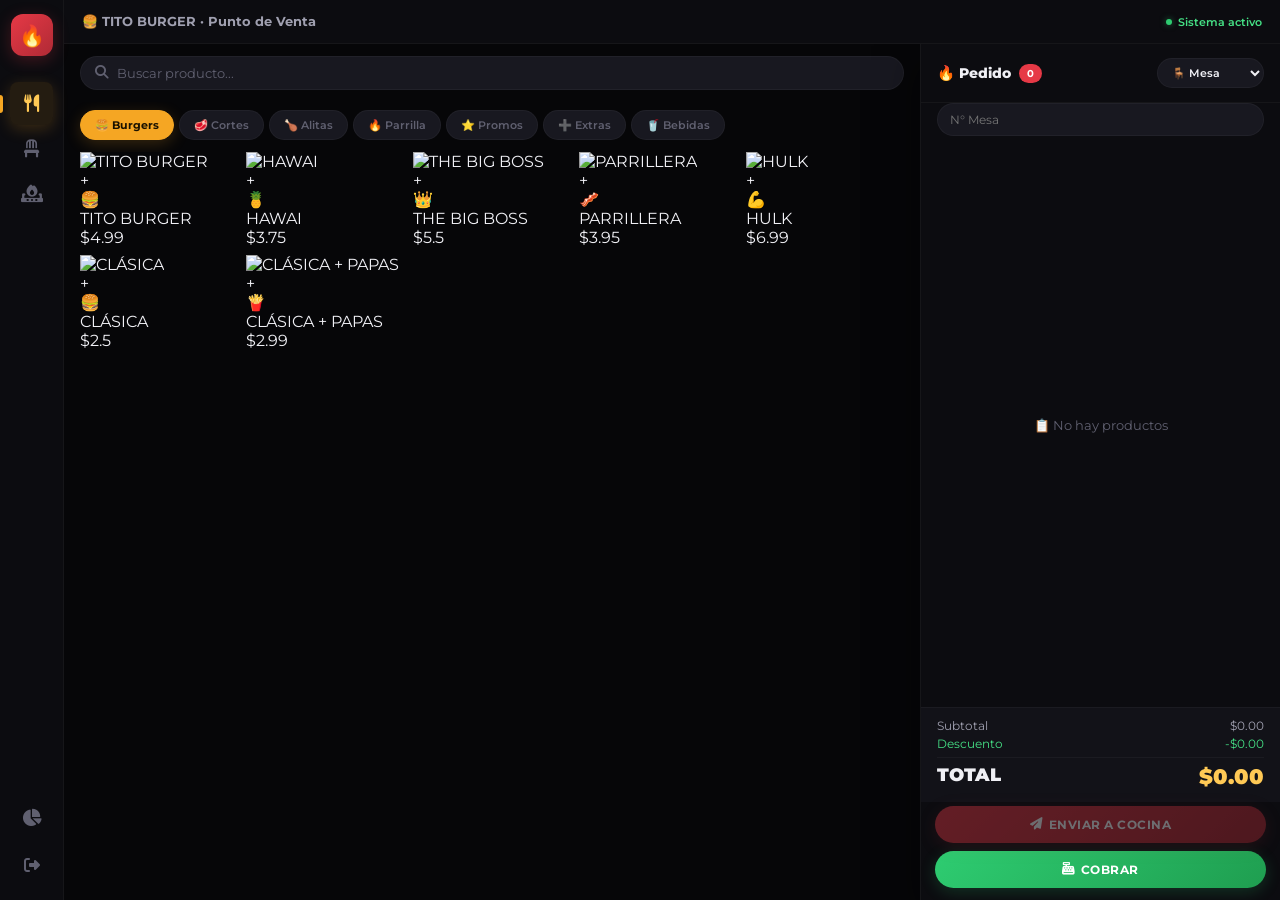
==== commit 1d4f49ba: "TITO BURGER vFinal Premium - Diseño oscuro elegante 100% funcional" ====
--- a/index.html
+++ b/index.html
@@ -3,1131 +3,39 @@
 <head>
     <meta charset="UTF-8">
     <meta name="viewport" content="width=device-width, initial-scale=1.0, user-scalable=no">
-    <title>TITO BURGER · Caja Premium</title>
+    <title>TITO BURGER · Sistema POS Premium</title>
     <link href="https://fonts.googleapis.com/css2?family=Montserrat:wght@300;400;500;600;700;800;900&display=swap" rel="stylesheet">
     <link rel="stylesheet" href="https://cdnjs.cloudflare.com/ajax/libs/font-awesome/6.5.1/css/all.min.css">
-    <style>
-        :root {
-            --bg-deep: #08080a;
-            --bg-primary: #0e0e12;
-            --bg-secondary: #16161c;
-            --bg-tertiary: #1c1c24;
-            --bg-elevated: #24242e;
-            --bg-glass: rgba(255, 255, 255, 0.025);
-            --bg-glass-hover: rgba(255, 255, 255, 0.05);
-            --border-subtle: rgba(255, 255, 255, 0.04);
-            --border-medium: rgba(255, 255, 255, 0.08);
-            --border-bright: rgba(255, 255, 255, 0.15);
-            --border-gold: rgba(244, 184, 65, 0.4);
-            --text-primary: #eeeef5;
-            --text-secondary: #9898a8;
-            --text-muted: #58586a;
-            --gold: #f5a623;
-            --gold-light: #ffc955;
-            --gold-dark: #d4891a;
-            --gold-surface: rgba(245, 166, 35, 0.1);
-            --gold-surface-hover: rgba(245, 166, 35, 0.18);
-            --accent: #e63946;
-            --accent-light: #ff5a65;
-            --accent-dark: #b02a35;
-            --accent-surface: rgba(230, 57, 70, 0.1);
-            --accent-glow: rgba(230, 57, 70, 0.35);
-            --green: #2ecc71;
-            --green-light: #45e085;
-            --green-dark: #1f9e50;
-            --green-surface: rgba(46, 204, 113, 0.1);
-            --green-glow: rgba(46, 204, 113, 0.25);
-            --blue: #3b82f6;
-            --purple: #8b5cf6;
-            --radius-xs: 6px;
-            --radius-sm: 10px;
-            --radius-md: 14px;
-            --radius-lg: 18px;
-            --radius-xl: 22px;
-            --radius-2xl: 28px;
-            --radius-full: 9999px;
-            --shadow-xs: 0 1px 3px rgba(0, 0, 0, 0.3);
-            --shadow-sm: 0 2px 8px rgba(0, 0, 0, 0.4);
-            --shadow-md: 0 8px 24px rgba(0, 0, 0, 0.5);
-            --shadow-lg: 0 16px 40px rgba(0, 0, 0, 0.6);
-            --shadow-xl: 0 24px 60px rgba(0, 0, 0, 0.7);
-            --shadow-gold: 0 4px 16px rgba(245, 166, 35, 0.25);
-            --shadow-gold-lg: 0 8px 32px rgba(245, 166, 35, 0.35);
-            --shadow-accent: 0 4px 16px rgba(230, 57, 70, 0.3);
-            --shadow-accent-lg: 0 8px 32px rgba(230, 57, 70, 0.45);
-            --shadow-green: 0 4px 16px rgba(46, 204, 113, 0.25);
-            --shadow-green-lg: 0 8px 32px rgba(46, 204, 113, 0.35);
-            --transition-fast: 0.15s cubic-bezier(0.4, 0, 0.2, 1);
-            --transition-smooth: 0.3s cubic-bezier(0.4, 0, 0.2, 1);
-            --transition-bounce: 0.4s cubic-bezier(0.34, 1.56, 0.64, 1);
-            --transition-spring: 0.5s cubic-bezier(0.22, 1.2, 0.36, 1);
-            --font-primary: 'Montserrat', system-ui, -apple-system, sans-serif;
-        }
-
-        * {
-            margin: 0;
-            padding: 0;
-            box-sizing: border-box;
-        }
-
-        body {
-            font-family: var(--font-primary);
-            background: var(--bg-deep);
-            color: var(--text-primary);
-            min-height: 100vh;
-            overflow: hidden;
-            background-image:
-                radial-gradient(ellipse at 15% 40%, rgba(245, 166, 35, 0.025) 0%, transparent 55%),
-                radial-gradient(ellipse at 85% 25%, rgba(230, 57, 70, 0.03) 0%, transparent 55%),
-                radial-gradient(ellipse at 50% 85%, rgba(59, 130, 246, 0.02) 0%, transparent 55%);
-            -webkit-font-smoothing: antialiased;
-            -moz-osx-font-smoothing: grayscale;
-            letter-spacing: -0.2px;
-        }
-
-        /* ==================== SCROLLBAR PREMIUM ==================== */
-        ::-webkit-scrollbar {
-            width: 5px;
-            height: 5px;
-        }
-        ::-webkit-scrollbar-track {
-            background: transparent;
-            border-radius: 10px;
-        }
-        ::-webkit-scrollbar-thumb {
-            background: rgba(255, 255, 255, 0.08);
-            border-radius: 10px;
-            transition: var(--transition-smooth);
-        }
-        ::-webkit-scrollbar-thumb:hover {
-            background: rgba(255, 255, 255, 0.15);
-        }
-
-        /* ==================== SELECCIÓN ==================== */
-        ::selection {
-            background: rgba(245, 166, 35, 0.3);
-            color: #fff;
-        }
-
-        /* ==================== LAYOUT PRINCIPAL ==================== */
-        .pos-premium {
-            display: flex;
-            height: 100vh;
-            width: 100vw;
-            overflow: hidden;
-        }
-
-        /* ==================== SIDEBAR PREMIUM ==================== */
-        .sidebar-premium {
-            width: 76px;
-            min-width: 76px;
-            background: var(--bg-primary);
-            border-right: 1px solid var(--border-subtle);
-            display: flex;
-            flex-direction: column;
-            align-items: center;
-            padding: 18px 0;
-            gap: 10px;
-            z-index: 100;
-            position: relative;
-        }
-        .sidebar-premium::before {
-            content: '';
-            position: absolute;
-            top: 20%;
-            right: 0;
-            width: 1px;
-            height: 60%;
-            background: linear-gradient(180deg,
-                    transparent 0%,
-                    rgba(245, 166, 35, 0.25) 15%,
-                    rgba(245, 166, 35, 0.08) 50%,
-                    rgba(245, 166, 35, 0.25) 85%,
-                    transparent 100%);
-            pointer-events: none;
-        }
-        .sb-logo {
-            display: flex;
-            flex-direction: column;
-            align-items: center;
-            gap: 3px;
-            margin-bottom: 28px;
-        }
-        .sb-logo .sb-icon {
-            font-size: 1.7rem;
-            width: 48px;
-            height: 48px;
-            background: linear-gradient(135deg, var(--accent) 0%, var(--accent-dark) 100%);
-            border-radius: var(--radius-md);
-            display: flex;
-            align-items: center;
-            justify-content: center;
-            box-shadow: var(--shadow-accent);
-            animation: logoGlow 3s ease-in-out infinite;
-            position: relative;
-        }
-        .sb-logo .sb-icon::after {
-            content: '';
-            position: absolute;
-            inset: -3px;
-            border-radius: 16px;
-            border: 1.5px solid rgba(255, 255, 255, 0.1);
-            pointer-events: none;
-            animation: logoRing 3s ease-in-out infinite;
-        }
-        @keyframes logoGlow {
-            0%, 100% {
-                box-shadow: 0 4px 16px rgba(230, 57, 70, 0.3);
-            }
-            50% {
-                box-shadow: 0 8px 28px rgba(230, 57, 70, 0.55);
-            }
-        }
-        @keyframes logoRing {
-            0%, 100% {
-                opacity: 0.5;
-            }
-            50% {
-                opacity: 1;
-            }
-        }
-        .sb-logo .sb-text {
-            font-weight: 900;
-            font-size: 0.7rem;
-            letter-spacing: 3px;
-            color: var(--text-secondary);
-            text-transform: uppercase;
-            margin-top: 2px;
-        }
-        .sb-nav {
-            display: flex;
-            flex-direction: column;
-            gap: 4px;
-            flex: 1;
-            width: 100%;
-            padding: 0 13px;
-        }
-        .sb-btn {
-            width: 100%;
-            aspect-ratio: 1;
-            max-height: 50px;
-            border-radius: var(--radius-sm);
-            border: 1px solid transparent;
-            background: transparent;
-            color: var(--text-muted);
-            font-size: 1.15rem;
-            cursor: pointer;
-            transition: var(--transition-smooth);
-            display: flex;
-            align-items: center;
-            justify-content: center;
-            position: relative;
-        }
-        .sb-btn:hover {
-            background: var(--bg-glass);
-            color: var(--text-secondary);
-            border-color: var(--border-bright);
-        }
-        .sb-btn.active {
-            background: linear-gradient(135deg, rgba(245, 166, 35, 0.12) 0%, rgba(245, 166, 35, 0.04) 100%);
-            border-color: var(--border-gold);
-            color: var(--gold-light);
-            box-shadow: var(--shadow-gold);
-            font-weight: 700;
-        }
-        .sb-btn.active::before {
-            content: '';
-            position: absolute;
-            left: -13px;
-            top: 50%;
-            transform: translateY(-50%);
-            width: 3px;
-            height: 20px;
-            background: var(--gold);
-            border-radius: 0 3px 3px 0;
-        }
-        .sb-badge {
-            position: absolute;
-            top: 4px;
-            right: 4px;
-            width: 8px;
-            height: 8px;
-            background: var(--accent);
-            border-radius: 50%;
-            box-shadow: 0 0 8px var(--accent-glow);
-            animation: badgePulse 2s ease-in-out infinite;
-        }
-        @keyframes badgePulse {
-            0%, 100% {
-                transform: scale(1);
-                opacity: 1;
-            }
-            50% {
-                transform: scale(1.5);
-                opacity: 0.7;
-            }
-        }
-        .sb-divider {
-            width: 30px;
-            height: 1px;
-            background: var(--border-subtle);
-            margin: 6px 0;
-        }
-        .sb-logout {
-            width: 48px;
-            height: 48px;
-            border-radius: var(--radius-sm);
-            border: 1px solid transparent;
-            background: transparent;
-            color: var(--text-muted);
-            font-size: 1.1rem;
-            cursor: pointer;
-            transition: var(--transition-smooth);
-            display: flex;
-            align-items: center;
-            justify-content: center;
-            margin-top: auto;
-        }
-        .sb-logout:hover {
-            background: rgba(230, 57, 70, 0.08);
-            border-color: rgba(230, 57, 70, 0.25);
-            color: var(--accent-light);
-        }
-
-        /* ==================== MAIN PREMIUM ==================== */
-        .main-premium {
-            flex: 1;
-            display: flex;
-            flex-direction: column;
-            overflow: hidden;
-            background: var(--bg-deep);
-        }
-
-        /* ==================== TOP BAR ==================== */
-        .top-bar-premium {
-            height: 48px;
-            background: var(--bg-primary);
-            border-bottom: 1px solid var(--border-subtle);
-            display: flex;
-            align-items: center;
-            justify-content: space-between;
-            padding: 0 20px;
-            flex-shrink: 0;
-        }
-        .top-bar-title {
-            font-weight: 700;
-            font-size: 0.85rem;
-            color: var(--text-secondary);
-            letter-spacing: 0.3px;
-        }
-        .top-bar-status {
-            display: flex;
-            align-items: center;
-            gap: 4px;
-            font-size: 0.72rem;
-            color: var(--green-light);
-            font-weight: 600;
-        }
-        .status-dot {
-            width: 7px;
-            height: 7px;
-            background: var(--green);
-            border-radius: 50%;
-            box-shadow: 0 0 8px var(--green-glow);
-            animation: statusPulse 2s ease-in-out infinite;
-        }
-        @keyframes statusPulse {
-            0%, 100% {
-                opacity: 1;
-            }
-            50% {
-                opacity: 0.4;
-            }
-        }
-
-        /* ==================== LAYOUT MENÚ ==================== */
-        .pos-layout-premium {
-            display: flex;
-            flex: 1;
-            overflow: hidden;
-        }
-        .menu-panel-premium {
-            flex: 1;
-            display: flex;
-            flex-direction: column;
-            overflow: hidden;
-            min-width: 0;
-        }
-        .menu-panel-header {
-            padding: 14px 20px;
-            flex-shrink: 0;
-        }
-        .search-box-premium {
-            display: flex;
-            align-items: center;
-            gap: 10px;
-            background: var(--bg-tertiary);
-            border: 1.5px solid var(--border-subtle);
-            border-radius: var(--radius-full);
-            padding: 10px 16px;
-            transition: var(--transition-smooth);
-        }
-        .search-box-premium i {
-            color: var(--text-muted);
-            font-size: 0.9rem;
-            flex-shrink: 0;
-            transition: var(--transition-smooth);
-        }
-        .search-box-premium:focus-within {
-            border-color: var(--border-gold);
-            box-shadow: 0 0 0 4px rgba(245, 166, 35, 0.06);
-            background: var(--bg-elevated);
-        }
-        .search-box-premium:focus-within i {
-            color: var(--gold-light);
-        }
-        .search-box-premium input {
-            flex: 1;
-            background: transparent;
-            border: none;
-            color: var(--text-primary);
-            font-family: var(--font-primary);
-            font-size: 0.85rem;
-            font-weight: 500;
-            outline: none;
-            min-width: 0;
-        }
-        .search-box-premium input::placeholder {
-            color: var(--text-muted);
-            font-weight: 400;
-        }
-        .search-shortcut {
-            font-size: 0.65rem;
-            color: var(--text-muted);
-            background: var(--bg-elevated);
-            padding: 3px 8px;
-            border-radius: 4px;
-            letter-spacing: 0.5px;
-            flex-shrink: 0;
-        }
-        .categories-row-premium {
-            display: flex;
-            gap: 6px;
-            padding: 10px 20px 14px;
-            overflow-x: auto;
-            scrollbar-width: none;
-            flex-shrink: 0;
-        }
-        .categories-row-premium::-webkit-scrollbar {
-            display: none;
-        }
-        .cat-btn {
-            padding: 9px 16px;
-            border-radius: var(--radius-full);
-            border: 1px solid var(--border-subtle);
-            background: var(--bg-tertiary);
-            color: var(--text-muted);
-            font-family: var(--font-primary);
-            font-size: 0.73rem;
-            font-weight: 600;
-            cursor: pointer;
-            white-space: nowrap;
-            transition: var(--transition-smooth);
-            letter-spacing: 0.2px;
-            flex-shrink: 0;
-        }
-        .cat-btn:hover {
-            background: var(--bg-elevated);
-            color: var(--text-secondary);
-            border-color: var(--border-bright);
-        }
-        .cat-btn.active {
-            background: linear-gradient(135deg, var(--gold) 0%, var(--gold-dark) 100%);
-            color: #1a1200;
-            border-color: transparent;
-            font-weight: 700;
-            box-shadow: var(--shadow-gold);
-            letter-spacing: 0.4px;
-        }
-        .products-grid-premium {
-            flex: 1;
-            overflow-y: auto;
-            padding: 0 20px 16px;
-            display: grid;
-            grid-template-columns: repeat(auto-fill, minmax(170px, 1fr));
-            gap: 10px;
-            align-content: start;
-        }
-        .product-card-premium {
-            background: var(--bg-secondary);
-            border: 1.5px solid var(--border-subtle);
-            border-radius: var(--radius-lg);
-            padding: 14px;
-            cursor: pointer;
-            transition: var(--transition-spring);
-            position: relative;
-            overflow: hidden;
-            display: flex;
-            flex-direction: column;
-            gap: 10px;
-            min-height: 140px;
-        }
-        .product-card-premium:hover {
-            border-color: var(--border-gold);
-            background: var(--bg-tertiary);
-            transform: translateY(-3px);
-            box-shadow: var(--shadow-md), var(--shadow-gold-lg);
-            z-index: 2;
-        }
-        .product-card-premium:active {
-            transform: scale(0.95);
-            transition: var(--transition-fast);
-        }
-        .product-card-premium::before {
-            content: '';
-            position: absolute;
-            top: -50%;
-            right: -50%;
-            width: 130px;
-            height: 130px;
-            background: radial-gradient(circle, rgba(245, 166, 35, 0.04) 0%, transparent 70%);
-            border-radius: 50%;
-            transition: var(--transition-smooth);
-            pointer-events: none;
-        }
-        .product-card-premium:hover::before {
-            top: -25%;
-            right: -25%;
-            width: 160px;
-            height: 160px;
-            background: radial-gradient(circle, rgba(245, 166, 35, 0.08) 0%, transparent 70%);
-        }
-        .product-card-badge {
-            position: absolute;
-            top: 10px;
-            right: 10px;
-            background: var(--accent);
-            color: #fff;
-            font-size: 0.6rem;
-            font-weight: 700;
-            padding: 3px 8px;
-            border-radius: var(--radius-full);
-            z-index: 2;
-            letter-spacing: 0.5px;
-            box-shadow: var(--shadow-accent);
-        }
-        .product-card-emoji {
-            font-size: 2.2rem;
-            width: 50px;
-            height: 50px;
-            background: var(--bg-glass);
-            border-radius: var(--radius-md);
-            display: flex;
-            align-items: center;
-            justify-content: center;
-            z-index: 1;
-            border: 1px solid var(--border-subtle);
-            flex-shrink: 0;
-        }
-        .product-card-info {
-            z-index: 1;
-            flex: 1;
-            display: flex;
-            flex-direction: column;
-            gap: 2px;
-        }
-        .product-card-name {
-            font-weight: 700;
-            font-size: 0.85rem;
-            letter-spacing: -0.2px;
-            line-height: 1.2;
-            color: var(--text-primary);
-        }
-        .product-card-desc {
-            font-size: 0.68rem;
-            color: var(--text-muted);
-            line-height: 1.4;
-        }
-        .product-card-footer {
-            display: flex;
-            align-items: center;
-            justify-content: space-between;
-            z-index: 1;
-            margin-top: auto;
-        }
-        .product-card-price {
-            font-weight: 800;
-            font-size: 1.05rem;
-            color: var(--gold-light);
-            background: var(--gold-surface);
-            padding: 5px 12px;
-            border-radius: var(--radius-full);
-            transition: var(--transition-smooth);
-        }
-        .product-card-premium:hover .product-card-price {
-            background: var(--gold);
-            color: #1a1200;
-            box-shadow: var(--shadow-gold);
-        }
-        .product-card-add {
-            width: 30px;
-            height: 30px;
-            border-radius: 50%;
-            background: var(--accent-surface);
-            border: 1px solid rgba(230, 57, 70, 0.2);
-            color: var(--accent-light);
-            cursor: pointer;
-            font-size: 1rem;
-            transition: var(--transition-smooth);
-            display: flex;
-            align-items: center;
-            justify-content: center;
-        }
-        .product-card-premium:hover .product-card-add {
-            background: var(--accent);
-            color: #fff;
-            box-shadow: var(--shadow-accent);
-        }
-
-        /* ==================== CART PANEL ==================== */
-        .cart-panel-premium {
-            width: 370px;
-            min-width: 370px;
-            background: var(--bg-primary);
-            border-left: 1px solid var(--border-subtle);
-            display: flex;
-            flex-direction: column;
-            overflow: hidden;
-            box-shadow: var(--shadow-xl);
-            z-index: 10;
-        }
-        .cart-panel-header {
-            padding: 18px 20px 14px;
-            border-bottom: 1px solid var(--border-subtle);
-            display: flex;
-            justify-content: space-between;
-            align-items: center;
-            gap: 10px;
-        }
-        .cart-panel-header h3 {
-            font-weight: 800;
-            font-size: 1rem;
-            letter-spacing: -0.3px;
-            white-space: nowrap;
-        }
-        .cart-count-badge {
-            background: var(--accent);
-            color: #fff;
-            font-size: 0.7rem;
-            font-weight: 700;
-            padding: 3px 9px;
-            border-radius: var(--radius-full);
-            min-width: 22px;
-            text-align: center;
-        }
-        .select-premium {
-            background: var(--bg-tertiary);
-            border: 1px solid var(--border-subtle);
-            border-radius: var(--radius-full);
-            padding: 7px 12px;
-            color: var(--text-primary);
-            font-family: var(--font-primary);
-            font-size: 0.72rem;
-            font-weight: 600;
-            cursor: pointer;
-            outline: none;
-            transition: var(--transition-smooth);
-            appearance: none;
-            -webkit-appearance: none;
-            background-image: url("data:image/svg+xml,%3Csvg xmlns='http://www.w3.org/2000/svg' width='10' height='10' viewBox='0 0 24 24' fill='none' stroke='%239898a8' stroke-width='2.5'%3E%3Cpath d='M6 9l6 6 6-6'/%3E%3C/svg%3E");
-            background-repeat: no-repeat;
-            background-position: right 10px center;
-            padding-right: 28px;
-            flex-shrink: 0;
-        }
-        .select-premium:hover {
-            border-color: var(--border-bright);
-        }
-        .cart-mesa-input {
-            padding: 0 20px 10px;
-        }
-        .input-premium {
-            width: 100%;
-            background: var(--bg-tertiary);
-            border: 1.5px solid var(--border-subtle);
-            border-radius: var(--radius-full);
-            padding: 9px 14px;
-            color: var(--text-primary);
-            font-family: var(--font-primary);
-            font-size: 0.82rem;
-            font-weight: 500;
-            outline: none;
-            transition: var(--transition-smooth);
-        }
-        .input-premium:focus {
-            border-color: var(--border-gold);
-            box-shadow: 0 0 0 3px rgba(245, 166, 35, 0.04);
-        }
-        .input-premium::placeholder {
-            color: var(--text-muted);
-            font-weight: 400;
-        }
-        .cart-items-premium {
-            flex: 1;
-            overflow-y: auto;
-            padding: 6px 16px;
-            display: flex;
-            flex-direction: column;
-            gap: 5px;
-            min-height: 100px;
-        }
-        .cart-empty-state {
-            display: flex;
-            flex-direction: column;
-            align-items: center;
-            justify-content: center;
-            padding: 40px 20px;
-            gap: 10px;
-            color: var(--text-muted);
-            text-align: center;
-            flex: 1;
-        }
-        .cart-empty-icon {
-            font-size: 2.5rem;
-            opacity: 0.4;
-        }
-        .cart-empty-text {
-            font-weight: 600;
-            font-size: 0.85rem;
-        }
-        .cart-empty-sub {
-            font-size: 0.7rem;
-            opacity: 0.7;
-        }
-        .cart-item-premium {
-            display: flex;
-            align-items: center;
-            gap: 8px;
-            background: var(--bg-secondary);
-            border: 1px solid var(--border-subtle);
-            border-radius: var(--radius-md);
-            padding: 10px 12px;
-            animation: cartItemIn 0.35s cubic-bezier(0.22, 1.2, 0.36, 1);
-            transition: var(--transition-smooth);
-        }
-        .cart-item-premium:hover {
-            background: var(--bg-tertiary);
-            border-color: var(--border-bright);
-        }
-        @keyframes cartItemIn {
-            from {
-                opacity: 0;
-                transform: translateX(30px) scale(0.95);
-            }
-            to {
-                opacity: 1;
-                transform: translateX(0) scale(1);
-            }
-        }
-        .cart-item-emoji {
-            font-size: 1.3rem;
-            flex-shrink: 0;
-        }
-        .cart-item-info {
-            flex: 1;
-            min-width: 0;
-        }
-        .cart-item-name {
-            font-weight: 600;
-            font-size: 0.8rem;
-            white-space: nowrap;
-            overflow: hidden;
-            text-overflow: ellipsis;
-        }
-        .cart-item-unit {
-            font-size: 0.65rem;
-            color: var(--text-muted);
-        }
-        .cart-item-qty {
-            display: flex;
-            align-items: center;
-            gap: 4px;
-            flex-shrink: 0;
-        }
-        .qty-btn-sm {
-            width: 24px;
-            height: 24px;
-            border-radius: 50%;
-            border: 1px solid var(--border-bright);
-            background: transparent;
-            color: var(--text-primary);
-            cursor: pointer;
-            font-size: 0.7rem;
-            transition: var(--transition-fast);
-            display: flex;
-            align-items: center;
-            justify-content: center;
-            font-family: var(--font-primary);
-            font-weight: 700;
-        }
-        .qty-btn-sm:hover {
-            background: var(--bg-elevated);
-            border-color: var(--border-gold);
-        }
-        .cart-item-qty-num {
-            font-weight: 700;
-            font-size: 0.82rem;
-            min-width: 20px;
-            text-align: center;
-            color: var(--gold-light);
-        }
-        .cart-item-price-total {
-            font-weight: 700;
-            color: var(--gold-light);
-            min-width: 50px;
-            text-align: right;
-            font-size: 0.82rem;
-            flex-shrink: 0;
-        }
-        .cart-item-remove {
-            background: none;
-            border: none;
-            color: var(--text-muted);
-            cursor: pointer;
-            font-size: 0.7rem;
-            transition: var(--transition-fast);
-            padding: 3px;
-            flex-shrink: 0;
-            border-radius: 4px;
-        }
-        .cart-item-remove:hover {
-            color: var(--accent-light);
-            background: var(--accent-surface);
-        }
-        .cart-totals-premium {
-            padding: 14px 20px;
-            background: var(--bg-secondary);
-            border-top: 1px solid var(--border-subtle);
-            display: flex;
-            flex-direction: column;
-            gap: 5px;
-            flex-shrink: 0;
-        }
-        .cart-row {
-            display: flex;
-            justify-content: space-between;
-            align-items: center;
-            font-size: 0.8rem;
-            font-weight: 500;
-            color: var(--text-secondary);
-        }
-        .cart-row.discount {
-            color: var(--green-light);
-        }
-        .cart-row.discount span:last-child {
-            color: var(--green-light);
-        }
-        .cart-divider {
-            height: 1px;
-            background: var(--border-subtle);
-            margin: 6px 0;
-        }
-        .cart-row.total-row {
-            font-size: 1.15rem;
-            font-weight: 900;
-            color: var(--text-primary);
-            padding-top: 4px;
-        }
-        .cart-row.total-row span:last-child {
-            color: var(--gold-light);
-            font-size: 1.35rem;
-        }
-        .cliente-factura {
-            padding: 0 20px 10px;
-            display: flex;
-            flex-direction: column;
-            gap: 7px;
-            flex-shrink: 0;
-        }
-        .btn-send-premium {
-            background: linear-gradient(135deg, var(--accent) 0%, var(--accent-dark) 100%);
-            color: #fff;
-            border: none;
-            border-radius: var(--radius-full);
-            padding: 13px 20px;
-            font-family: var(--font-primary);
-            font-weight: 700;
-            font-size: 0.82rem;
-            letter-spacing: 0.5px;
-            cursor: pointer;
-            transition: var(--transition-spring);
-            text-transform: uppercase;
-            box-shadow: var(--shadow-accent);
-            display: flex;
-            align-items: center;
-            justify-content: center;
-            gap: 7px;
-            margin: 6px 18px;
-            flex-shrink: 0;
-        }
-        .btn-send-premium:hover {
-            background: linear-gradient(135deg, var(--accent-light) 0%, var(--accent) 100%);
-            box-shadow: var(--shadow-accent-lg);
-            transform: translateY(-2px);
-        }
-        .btn-send-premium:active {
-            transform: scale(0.95);
-            transition: var(--transition-fast);
-        }
-        .btn-send-premium:disabled {
-            opacity: 0.35;
-            cursor: not-allowed;
-            pointer-events: none;
-            filter: grayscale(30%);
-        }
-        .btn-pay-premium {
-            background: linear-gradient(135deg, var(--green) 0%, var(--green-dark) 100%);
-            color: #fff;
-            border: none;
-            border-radius: var(--radius-full);
-            padding: 13px 20px;
-            font-family: var(--font-primary);
-            font-weight: 700;
-            font-size: 0.82rem;
-            letter-spacing: 0.5px;
-            cursor: pointer;
-            transition: var(--transition-spring);
-            text-transform: uppercase;
-            box-shadow: var(--shadow-green);
-            display: flex;
-            align-items: center;
-            justify-content: center;
-            gap: 7px;
-            margin: 4px 18px 16px;
-            flex-shrink: 0;
-        }
-        .btn-pay-premium:hover {
-            background: linear-gradient(135deg, var(--green-light) 0%, var(--green) 100%);
-            box-shadow: var(--shadow-green-lg);
-            transform: translateY(-2px);
-        }
-        .btn-pay-premium:active {
-            transform: scale(0.95);
-            transition: var(--transition-fast);
-        }
-
-        /* ==================== VISTA MESAS ==================== */
-        .mesas-view-premium {
-            padding: 24px 28px;
-            overflow-y: auto;
-            height: 100%;
-            display: flex;
-            flex-direction: column;
-            gap: 20px;
-        }
-        .mesas-view-header {
-            display: flex;
-            justify-content: space-between;
-            align-items: center;
-            flex-wrap: wrap;
-            gap: 14px;
-        }
-        .mesas-view-header h2 {
-            font-weight: 900;
-            font-size: 1.5rem;
-            letter-spacing: -0.5px;
-        }
-        .btn-add-premium {
-            background: var(--bg-tertiary);
-            border: 1.5px solid var(--border-bright);
-            color: var(--text-primary);
-            padding: 9px 18px;
-            border-radius: var(--radius-full);
-            font-family: var(--font-primary);
-            font-weight: 600;
-            font-size: 0.8rem;
-            cursor: pointer;
-            transition: var(--transition-smooth);
-            display: flex;
-            align-items: center;
-            gap: 6px;
-        }
-        .btn-add-premium:hover {
-            background: var(--bg-elevated);
-            border-color: var(--border-gold);
-            box-shadow: var(--shadow-gold);
-        }
-        .mesas-grid-premium {
-            display: grid;
-            grid-template-columns: repeat(auto-fill, minmax(150px, 1fr));
-            gap: 14px;
-        }
-        .mesa-card {
-            background: var(--bg-secondary);
-            border: 1.5px solid var(--border-subtle);
-            border-radius: var(--radius-lg);
-            padding: 22px 16px;
-            text-align: center;
-            cursor: pointer;
-            transition: var(--transition-spring);
-            position: relative;
-            display: flex;
-            flex-direction: column;
-            gap: 8px;
-        }
-        .mesa-card:hover {
-            border-color: var(--border-gold);
-            transform: translateY(-4px);
-            box-shadow: var(--shadow-md), var(--shadow-gold-lg);
-        }
-        .mesa-card.ocupada {
-            border-color: rgba(230, 57, 70, 0.4);
-            background: rgba(230, 57, 70, 0.06);
-        }
-        .mesa-card.libre {
-            border-color: rgba(46, 204, 113, 0.3);
-            background: rgba(46, 204, 113, 0.04);
-        }
-        .mesa-card-numero {
-            font-size: 1.8rem;
-            font-weight: 900;
-        }
-        .mesa-card-estado {
-            font-size: 0.72rem;
-            font-weight: 600;
-        }
-        .mesa-card.ocupada .mesa-card-estado {
-            color: var(--accent-light);
-        }
-        .mesa-card.libre .mesa-card-estado {
-            color: var(--green-light);
-        }
-        .mesa-card-total {
-            font-size: 0.8rem;
-            font-weight: 700;
-            color: var(--gold-light);
-        }
-
-        /* ==================== RESPONSIVE ==================== */
-        @media (max-width: 1200px) {
-            .cart-panel-premium {
-                width: 330px;
-                min-width: 330px;
-            }
-            .products-grid-premium {
-                grid-template-columns: repeat(auto-fill, minmax(150px, 1fr));
-            }
-        }
-        @media (max-width: 900px) {
-            .sidebar-premium {
-                width: 60px;
-                min-width: 60px;
-                padding: 12px 0;
-            }
-            .sb-btn {
-                max-height: 42px;
-                font-size: 1rem;
-            }
-            .sb-logo .sb-icon {
-                width: 40px;
-                height: 40px;
-                font-size: 1.4rem;
-            }
-            .pos-layout-premium {
-                flex-direction: column;
-            }
-            .cart-panel-premium {
-                width: 100%;
-                min-width: 100%;
-                max-height: 42vh;
-                border-left: none;
-                border-top: 1px solid var(--border-subtle);
-            }
-            .products-grid-premium {
-                grid-template-columns: repeat(auto-fill, minmax(140px, 1fr));
-            }
-        }
-        @media (max-width: 600px) {
-            .sidebar-premium {
-                width: 48px;
-                min-width: 48px;
-            }
-            .sb-btn {
-                max-height: 36px;
-                font-size: 0.9rem;
-            }
-            .products-grid-premium {
-                grid-template-columns: repeat(auto-fill, minmax(120px, 1fr));
-                gap: 8px;
-                padding: 0 12px 12px;
-            }
-            .product-card-premium {
-                padding: 10px;
-                min-height: 110px;
-            }
-            .product-card-emoji {
-                font-size: 1.6rem;
-                width: 36px;
-                height: 36px;
-            }
-            .product-card-name {
-                font-size: 0.72rem;
-            }
-            .product-card-price {
-                font-size: 0.9rem;
-                padding: 4px 10px;
-            }
-        }
-    </style>
+    <link rel="stylesheet" href="estilos.css">
 </head>
 <body>
     <div class="pos-premium">
-        <!-- ==================== SIDEBAR ==================== -->
+        <!-- SIDEBAR -->
         <aside class="sidebar-premium">
-            <div class="sb-logo">
-                <span class="sb-icon">🔥</span>
-                <span class="sb-text">TB</span>
-            </div>
+            <div class="sb-logo">🔥</div>
             <nav class="sb-nav">
-                <button class="sb-btn active" onclick="switchView('menu')" title="Menú">
-                    <i class="fa-solid fa-utensils"></i>
-                </button>
-                <button class="sb-btn" onclick="switchView('mesas')" title="Mesas">
-                    <i class="fa-solid fa-chair"></i>
-                    <span class="sb-badge"></span>
-                </button>
-                <button class="sb-btn" onclick="switchView('cocina')" title="Cocina">
-                    <i class="fa-solid fa-fire-burner"></i>
-                </button>
-                <div class="sb-divider"></div>
-                <button class="sb-btn" onclick="toggleDashboard()" title="Dashboard">
-                    <i class="fa-solid fa-chart-pie"></i>
-                </button>
+                <button class="sb-btn active" onclick="switchView('menu')" title="Menú"><i class="fa-solid fa-utensils"></i></button>
+                <button class="sb-btn" onclick="switchView('mesas')" title="Mesas"><i class="fa-solid fa-chair"></i></button>
+                <button class="sb-btn" onclick="switchView('cocina')" title="Cocina"><i class="fa-solid fa-fire-burner"></i></button>
             </nav>
-            <button class="sb-logout" onclick="logout()">
-                <i class="fa-solid fa-right-from-bracket"></i>
-            </button>
+            <button class="sb-btn" onclick="toggleDashboard()" title="Dashboard"><i class="fa-solid fa-chart-pie"></i></button>
+            <button class="sb-logout" onclick="logout()"><i class="fa-solid fa-right-from-bracket"></i></button>
         </aside>
 
-        <!-- ==================== MAIN ==================== -->
+        <!-- MAIN -->
         <main class="main-premium">
-            <!-- TOP BAR -->
             <div class="top-bar-premium">
                 <span class="top-bar-title">🍔 TITO BURGER · Punto de Venta</span>
-                <span class="top-bar-status">
-                    <span class="status-dot"></span> Sistema activo
-                </span>
+                <span class="top-bar-status"><span class="status-dot"></span> Sistema activo</span>
             </div>
 
             <!-- VISTA MENÚ -->
             <div class="pos-layout-premium" id="viewMenu">
-                <!-- PANEL IZQUIERDO: MENÚ -->
                 <div class="menu-panel-premium">
                     <div class="menu-panel-header">
                         <div class="search-box-premium">
                             <i class="fa-solid fa-magnifying-glass"></i>
-                            <input type="text" id="searchInput" placeholder="Buscar en el menú..." oninput="buscarProductoLive()">
-                            <span class="search-shortcut">⌘K</span>
+                            <input type="text" id="searchInput" placeholder="Buscar producto..." oninput="buscarProductoLive()">
                         </div>
                     </div>
                     <div class="categories-row-premium" id="categoryTabs">
@@ -1142,10 +50,10 @@
                     <div class="products-grid-premium" id="productsGrid"></div>
                 </div>
 
-                <!-- PANEL DERECHO: CARRITO -->
-                <div class="cart-panel-premium" id="cartPanel">
+                <!-- CARRITO -->
+                <div class="cart-panel-premium">
                     <div class="cart-panel-header">
-                        <h3>🔥 Pedido Actual <span class="cart-count-badge" id="cartCountBadge">0</span></h3>
+                        <h3>🔥 Pedido <span class="cart-badge" id="cartCountBadge">0</span></h3>
                         <select id="tipoPedidoPOS" class="select-premium" onchange="toggleMesaInput()">
                             <option value="mesa">🪑 Mesa</option>
                             <option value="llevar">🛵 Recoger</option>
@@ -1156,57 +64,39 @@
                         <input type="number" id="mesaInputPOS" placeholder="N° Mesa" class="input-premium">
                     </div>
                     <div class="cart-items-premium" id="cartItems">
-                        <div class="cart-empty-state">
-                            <span class="cart-empty-icon">📋</span>
-                            <span class="cart-empty-text">No hay productos</span>
-                            <span class="cart-empty-sub">Selecciona productos del menú</span>
+                        <div class="cart-empty">📋 No hay productos</div>
+                    </div>
+                    <div class="cart-totals-premium">
+                        <div class="cart-row"><span>Subtotal</span><span id="subtotalPOS">$0.00</span></div>
+                        <div class="cart-row discount"><span>Descuento</span><span id="descuentoPOS">-$0.00</span></div>
+                        <div class="cart-row cart-total"><span>TOTAL</span><span id="totalPOS">$0.00</span></div>
+                    </div>
+                    <div class="cliente-factura" id="clienteFactura" style="display:none;">
+                        <select id="metodoPago" class="input-premium" style="margin-bottom:4px;" onchange="mostrarEfectivo()">
+                            <option value="">💳 Método de pago</option>
+                            <option value="efectivo">💵 Efectivo</option>
+                            <option value="tarjeta">💳 Tarjeta</option>
+                            <option value="transferencia">🏦 Transferencia</option>
+                        </select>
+                        <input type="text" id="facturaNombre" placeholder="👤 Nombre" class="input-premium">
+                        <input type="text" id="facturaRUC" placeholder="📄 RUC (opcional)" class="input-premium">
+                        <input type="email" id="facturaEmail" placeholder="📧 Email" class="input-premium">
+                        <input type="text" id="facturaDireccion" placeholder="📍 Dirección" class="input-premium">
+                        <div id="efectivoSection" style="display:none;">
+                            <input type="number" id="montoRecibido" placeholder="💵 Monto recibido" class="input-premium" oninput="calcularCambioPOS()">
+                            <div id="cambioDisplay" style="display:none;text-align:center;padding:6px 0;font-weight:700;">Cambio: <span id="cambioValor" style="color:#2ecc71;">$0.00</span></div>
                         </div>
                     </div>
-                    <div class="cart-totals-premium">
-                        <div class="cart-row">
-                            <span>Subtotal</span>
-                            <span id="subtotalPOS">$0.00</span>
-                        </div>
-                        <div class="cart-row discount">
-                            <span>Descuento</span>
-                            <span id="descuentoPOS">-$0.00</span>
-                        </div>
-                        <div class="cart-divider"></div>
-                        <div class="cart-row total-row">
-                            <span>TOTAL</span>
-                            <span id="totalPOS">$0.00</span>
-                        </div>
-                    </div>
-
-                    <div class="cliente-factura" id="clienteFactura" style="display:none;">
-                        <input type="text" id="facturaNombre" placeholder="👤 Nombre o Razón Social" class="input-premium">
-                        <input type="text" id="facturaRUC" placeholder="📄 RUC / CI (opcional)" class="input-premium">
-                        <input type="email" id="facturaEmail" placeholder="📧 Email para factura" class="input-premium">
-                        <input type="text" id="facturaDireccion" placeholder="📍 Dirección" class="input-premium">
-                    </div>
-                    <div id="efectivoSection" style="display:none; padding: 0 18px;">
-                        <input type="number" id="montoRecibido" placeholder="💵 Monto recibido" class="input-premium" oninput="calcularCambioPOS()">
-                        <div id="cambioDisplay" style="display:none; text-align:center; padding: 10px 0;">
-                            <span style="font-weight:700;">Cambio:</span>
-                            <span id="cambioValor" style="color:#2ecc71; font-weight:900; font-size:1.3rem;">$0.00</span>
-                        </div>
-                    </div>
-                    <button class="btn-send-premium" id="btnEnviarCocina" onclick="enviarACocinaPOS()" disabled>
-                        <i class="fa-solid fa-paper-plane"></i> ENVIAR A COCINA
-                    </button>
-                    <button class="btn-pay-premium" id="btnCobrar" onclick="cobrarPOS()">
-                        <i class="fa-solid fa-cash-register"></i> COBRAR
-                    </button>
+                    <button class="btn-enviar" id="btnEnviarCocina" onclick="enviarACocinaPOS()" disabled><i class="fa-solid fa-paper-plane"></i> ENVIAR A COCINA</button>
+                    <button class="btn-cobrar" onclick="cobrarPOS()"><i class="fa-solid fa-cash-register"></i> COBRAR</button>
                 </div>
             </div>
 
             <!-- VISTA MESAS -->
-            <div class="mesas-view-premium" id="viewMesas" style="display:none;">
+            <div class="mesas-view-premium" id="viewMesas">
                 <div class="mesas-view-header">
-                    <h2>🪑 Mesas del Restaurante</h2>
-                    <button class="btn-add-premium" onclick="agregarMesa()">
-                        <i class="fa-solid fa-plus"></i> Nueva Mesa
-                    </button>
+                    <h2>🪑 Mesas</h2>
+                    <button class="btn-add-premium" onclick="agregarMesa()"><i class="fa-solid fa-plus"></i> Nueva</button>
                 </div>
                 <div class="mesas-grid-premium" id="mesasGrid"></div>
             </div>
@@ -1214,276 +104,7 @@
     </div>
 
     <script src="https://cdn.jsdelivr.net/npm/@emailjs/browser@3/dist/email.min.js"></script>
-    <script>
-        emailjs.init('WopHgNwctZJCExy_g');
-    </script>
+    <script>emailjs.init('WopHgNwctZJCExy_g');</script>
     <script src="app.js"></script>
-    <script>
-        // ==================== INICIALIZACIÓN ====================
-        document.addEventListener('DOMContentLoaded', function() {
-            document.getElementById('clienteFactura').style.display = 'none';
-            document.getElementById('efectivoSection').style.display = 'none';
-            cargarMesasDemo();
-        });
-
-        // ==================== NAVEGACIÓN ====================
-        function switchView(view) {
-            const menuView = document.getElementById('viewMenu');
-            const mesasView = document.getElementById('viewMesas');
-            const buttons = document.querySelectorAll('.sb-btn');
-            const topTitle = document.querySelector('.top-bar-title');
-
-            buttons.forEach(btn => btn.classList.remove('active'));
-
-            if (view === 'menu') {
-                menuView.style.display = 'flex';
-                mesasView.style.display = 'none';
-                buttons[0].classList.add('active');
-                topTitle.textContent = '🍔 TITO BURGER · Punto de Venta';
-            } else if (view === 'mesas') {
-                menuView.style.display = 'none';
-                mesasView.style.display = 'flex';
-                buttons[1].classList.add('active');
-                topTitle.textContent = '🪑 TITO BURGER · Gestión de Mesas';
-            } else if (view === 'cocina') {
-                mostrarNotificacion('👨‍🍳 Vista de cocina - Pedidos activos', 'info');
-                buttons[2].classList.add('active');
-                topTitle.textContent = '👨‍🍳 TITO BURGER · Cocina';
-            }
-        }
-
-        function toggleDashboard() {
-            mostrarNotificacion('📊 Dashboard cargado', 'info');
-        }
-
-        function logout() {
-            if (confirm('¿Estás seguro de cerrar sesión?')) {
-                mostrarNotificacion('👋 Sesión cerrada correctamente', 'success');
-                setTimeout(() => {
-                    window.location.reload();
-                }, 1500);
-            }
-        }
-
-        // ==================== MESAS DEMO ====================
-        function cargarMesasDemo() {
-            const grid = document.getElementById('mesasGrid');
-            if (!grid) return;
-            const mesas = [
-                { num: 1, estado: 'ocupada', total: '$45.50' },
-                { num: 2, estado: 'libre', total: '$0.00' },
-                { num: 3, estado: 'ocupada', total: '$28.90' },
-                { num: 4, estado: 'libre', total: '$0.00' },
-                { num: 5, estado: 'libre', total: '$0.00' },
-                { num: 6, estado: 'ocupada', total: '$62.30' },
-                { num: 7, estado: 'libre', total: '$0.00' },
-                { num: 8, estado: 'libre', total: '$0.00' },
-            ];
-
-            grid.innerHTML = mesas.map(m => `
-                <div class="mesa-card ${m.estado}" onclick="seleccionarMesa(${m.num})">
-                    <div class="mesa-card-numero">🪑 ${m.num}</div>
-                    <div class="mesa-card-estado">${m.estado === 'ocupada' ? '🔴 Ocupada' : '🟢 Libre'}</div>
-                    ${m.estado === 'ocupada' ? `<div class="mesa-card-total">${m.total}</div>` : ''}
-                </div>
-            `).join('');
-        }
-
-        function seleccionarMesa(num) {
-            document.getElementById('mesaInputPOS').value = num;
-            switchView('menu');
-            mostrarNotificacion(`🪑 Mesa ${num} seleccionada`, 'success');
-        }
-
-        function agregarMesa() {
-            const nuevoNum = document.querySelectorAll('.mesa-card').length + 1;
-            mostrarNotificacion(`✅ Mesa #${nuevoNum} agregada`, 'success');
-            cargarMesasDemo();
-        }
-
-        // ==================== BÚSQUEDA Y CATEGORÍAS ====================
-        function buscarProductoLive() {
-            const query = document.getElementById('searchInput').value.toLowerCase().trim();
-            const productos = document.querySelectorAll('.product-card-premium');
-
-            productos.forEach(p => {
-                const nombre = p.querySelector('.product-card-name')?.textContent.toLowerCase() || '';
-                p.style.display = nombre.includes(query) ? 'flex' : 'none';
-            });
-        }
-
-        function changeCategory(cat, btn) {
-            document.querySelectorAll('.cat-btn').forEach(b => b.classList.remove('active'));
-            btn.classList.add('active');
-            console.log('📂 Categoría seleccionada:', cat);
-            // Aquí iría la lógica real de filtrado en app.js
-        }
-
-        // ==================== CARRITO ====================
-        function toggleMesaInput() {
-            const tipo = document.getElementById('tipoPedidoPOS').value;
-            const mesaContainer = document.getElementById('mesaInputContainer');
-            if (tipo === 'mesa') {
-                mesaContainer.style.display = 'block';
-            } else {
-                mesaContainer.style.display = 'none';
-                document.getElementById('mesaInputPOS').value = '';
-            }
-        }
-
-        function enviarACocinaPOS() {
-            const total = document.getElementById('totalPOS').textContent;
-            if (total === '$0.00') {
-                mostrarNotificacion('⚠️ Agrega productos al pedido primero', 'warning');
-                return;
-            }
-            const mesa = document.getElementById('mesaInputPOS').value || 'N/A';
-            mostrarNotificacion(`🔥 Pedido enviado a cocina · Mesa ${mesa} · ${total}`, 'success');
-
-            // Animación en el botón
-            const btn = document.getElementById('btnEnviarCocina');
-            btn.innerHTML = '<i class="fa-solid fa-check"></i> ENVIADO!';
-            btn.style.background = 'linear-gradient(135deg, #2ecc71 0%, #1f9e50 100%)';
-            btn.disabled = true;
-
-            setTimeout(() => {
-                btn.innerHTML = '<i class="fa-solid fa-paper-plane"></i> ENVIAR A COCINA';
-                btn.style.background = '';
-                btn.disabled = false;
-            }, 2000);
-        }
-
-        function cobrarPOS() {
-            const total = document.getElementById('totalPOS').textContent;
-            if (total === '$0.00') {
-                mostrarNotificacion('⚠️ Agrega productos al pedido primero', 'warning');
-                return;
-            }
-            document.getElementById('efectivoSection').style.display = 'block';
-            document.getElementById('clienteFactura').style.display = 'block';
-            document.getElementById('montoRecibido').focus();
-            mostrarNotificacion('💵 Ingresa el monto recibido', 'info');
-        }
-
-        function calcularCambioPOS() {
-            const totalText = document.getElementById('totalPOS').textContent.replace('$', '');
-            const total = parseFloat(totalText) || 0;
-            const recibido = parseFloat(document.getElementById('montoRecibido').value) || 0;
-            const cambio = recibido - total;
-
-            const cambioDisplay = document.getElementById('cambioDisplay');
-            const cambioValor = document.getElementById('cambioValor');
-
-            if (recibido > 0 && cambio >= 0) {
-                cambioDisplay.style.display = 'block';
-                cambioValor.textContent = `$${cambio.toFixed(2)}`;
-                cambioValor.style.color = cambio >= 0 ? '#2ecc71' : '#e63946';
-            } else if (recibido > 0 && cambio < 0) {
-                cambioDisplay.style.display = 'block';
-                cambioValor.textContent = `Falta: $${Math.abs(cambio).toFixed(2)}`;
-                cambioValor.style.color = '#e63946';
-            } else {
-                cambioDisplay.style.display = 'none';
-            }
-        }
-
-        // ==================== NOTIFICACIONES ====================
-        function mostrarNotificacion(mensaje, tipo = 'info') {
-            // Crear toast
-            const toast = document.createElement('div');
-            const colores = {
-                success: 'linear-gradient(135deg, #2ecc71, #1f9e50)',
-                warning: 'linear-gradient(135deg, #f5a623, #d4891a)',
-                info: 'linear-gradient(135deg, #3b82f6, #2563eb)',
-                error: 'linear-gradient(135deg, #e63946, #b02a35)',
-            };
-            const iconos = {
-                success: '✅',
-                warning: '⚠️',
-                info: 'ℹ️',
-                error: '❌',
-            };
-
-            toast.style.cssText = `
-                position: fixed;
-                top: 20px;
-                right: 20px;
-                background: ${colores[tipo] || colores.info};
-                color: #fff;
-                padding: 14px 20px;
-                border-radius: 12px;
-                font-family: var(--font-primary);
-                font-weight: 600;
-                font-size: 0.85rem;
-                z-index: 9999;
-                box-shadow: 0 8px 30px rgba(0,0,0,0.5);
-                animation: toastIn 0.4s cubic-bezier(0.22, 1.2, 0.36, 1), toastOut 0.3s ease 2.5s forwards;
-                display: flex;
-                align-items: center;
-                gap: 8px;
-                max-width: 400px;
-            `;
-            toast.textContent = `${iconos[tipo] || ''} ${mensaje}`;
-            document.body.appendChild(toast);
-
-            setTimeout(() => toast.remove(), 3000);
-        }
-
-        // Animaciones para toast
-        const toastStyle = document.createElement('style');
-        toastStyle.textContent = `
-            @keyframes toastIn {
-                from { opacity: 0; transform: translateX(50px) scale(0.9); }
-                to { opacity: 1; transform: translateX(0) scale(1); }
-            }
-            @keyframes toastOut {
-                from { opacity: 1; transform: translateX(0) scale(1); }
-                to { opacity: 0; transform: translateX(50px) scale(0.9); }
-            }
-        `;
-        document.head.appendChild(toastStyle);
-
-        // ==================== EXPORTAR PARA APP.JS ====================
-        // Variables globales para app.js
-        window.POS = {
-            updateTotals: function(subtotal, descuento, total) {
-                document.getElementById('subtotalPOS').textContent = `$${subtotal.toFixed(2)}`;
-                document.getElementById('descuentoPOS').textContent = `-$${descuento.toFixed(2)}`;
-                document.getElementById('totalPOS').textContent = `$${total.toFixed(2)}`;
-
-                const btnEnviar = document.getElementById('btnEnviarCocina');
-                if (total > 0) {
-                    btnEnviar.disabled = false;
-                } else {
-                    btnEnviar.disabled = true;
-                }
-
-                // Actualizar badge
-                const cartItems = document.getElementById('cartItems');
-                const count = cartItems.querySelectorAll('.cart-item-premium').length;
-                document.getElementById('cartCountBadge').textContent = count;
-            },
-            clearCart: function() {
-                document.getElementById('cartItems').innerHTML = `
-                    <div class="cart-empty-state">
-                        <span class="cart-empty-icon">📋</span>
-                        <span class="cart-empty-text">No hay productos</span>
-                        <span class="cart-empty-sub">Selecciona productos del menú</span>
-                    </div>`;
-                document.getElementById('subtotalPOS').textContent = '$0.00';
-                document.getElementById('descuentoPOS').textContent = '-$0.00';
-                document.getElementById('totalPOS').textContent = '$0.00';
-                document.getElementById('btnEnviarCocina').disabled = true;
-                document.getElementById('cartCountBadge').textContent = '0';
-                document.getElementById('clienteFactura').style.display = 'none';
-                document.getElementById('efectivoSection').style.display = 'none';
-                document.getElementById('cambioDisplay').style.display = 'none';
-            },
-            mostrarNotificacion: mostrarNotificacion,
-        };
-
-        console.log('🔥 TITO BURGER · Sistema POS Premium inicializado');
-        console.log('📊 Panel disponible en:', window.location.href);
-    </script>
 </body>
 </html>
--- a/estilos.css
+++ b/estilos.css
@@ -0,0 +1,172 @@
+/* ============================================ */
+/* TITO BURGER · ESTILO PREMIUM OSCURO */
+/* ============================================ */
+
+:root {
+    --bg-deep: #060608;
+    --bg-primary: #0c0c10;
+    --bg-secondary: #121218;
+    --bg-tertiary: #181820;
+    --bg-elevated: #1e1e28;
+    --border-subtle: rgba(255,255,255,0.04);
+    --border-medium: rgba(255,255,255,0.08);
+    --border-bright: rgba(255,255,255,0.14);
+    --border-gold: rgba(245,166,35,0.45);
+    --text-primary: #f0f0f5;
+    --text-secondary: #a0a0b0;
+    --text-muted: #606070;
+    --gold: #f5a623;
+    --gold-light: #ffc955;
+    --gold-dark: #d4891a;
+    --accent: #e63946;
+    --accent-light: #ff5a65;
+    --green: #2ecc71;
+    --green-light: #45e085;
+    --blue: #3b82f6;
+    --purple: #8b5cf6;
+    --radius-sm: 8px;
+    --radius-md: 12px;
+    --radius-lg: 16px;
+    --radius-xl: 20px;
+    --radius-full: 9999px;
+    --shadow-sm: 0 2px 8px rgba(0,0,0,0.3);
+    --shadow-md: 0 8px 24px rgba(0,0,0,0.4);
+    --shadow-lg: 0 16px 40px rgba(0,0,0,0.5);
+    --shadow-gold: 0 4px 16px rgba(245,166,35,0.2);
+    --shadow-accent: 0 4px 16px rgba(230,57,70,0.25);
+    --shadow-green: 0 4px 16px rgba(46,204,113,0.2);
+    --transition-fast: 0.15s ease;
+    --transition-smooth: 0.3s ease;
+    --transition-bounce: 0.4s cubic-bezier(0.34,1.56,0.64,1);
+    --font-primary: 'Montserrat', system-ui, sans-serif;
+}
+
+* { margin: 0; padding: 0; box-sizing: border-box; }
+body { font-family: var(--font-primary); background: var(--bg-deep); color: var(--text-primary); min-height: 100vh; overflow: hidden; -webkit-font-smoothing: antialiased; }
+::-webkit-scrollbar { width: 4px; }
+::-webkit-scrollbar-track { background: transparent; }
+::-webkit-scrollbar-thumb { background: rgba(255,255,255,0.08); border-radius: 4px; }
+::selection { background: rgba(245,166,35,0.3); color: #fff; }
+
+.pos-premium { display: flex; height: 100vh; width: 100vw; overflow: hidden; }
+
+/* SIDEBAR */
+.sidebar-premium { width: 64px; min-width: 64px; background: var(--bg-primary); border-right: 1px solid var(--border-subtle); display: flex; flex-direction: column; align-items: center; padding: 14px 0; gap: 6px; z-index: 50; }
+.sb-logo { width: 42px; height: 42px; background: linear-gradient(135deg, var(--accent), #b02a35); border-radius: var(--radius-md); display: flex; align-items: center; justify-content: center; font-size: 1.3rem; margin-bottom: 20px; box-shadow: var(--shadow-accent); }
+.sb-nav { display: flex; flex-direction: column; gap: 2px; flex: 1; width: 100%; padding: 0 10px; }
+.sb-btn { width: 100%; aspect-ratio: 1; max-height: 44px; border-radius: var(--radius-sm); border: none; background: transparent; color: var(--text-muted); font-size: 1.1rem; cursor: pointer; transition: var(--transition-smooth); display: flex; align-items: center; justify-content: center; position: relative; }
+.sb-btn:hover { background: rgba(255,255,255,0.04); color: var(--text-secondary); }
+.sb-btn.active { background: rgba(245,166,35,0.1); color: var(--gold-light); box-shadow: var(--shadow-gold); }
+.sb-btn.active::before { content: ''; position: absolute; left: -10px; top: 50%; transform: translateY(-50%); width: 3px; height: 18px; background: var(--gold); border-radius: 0 3px 3px 0; }
+.sb-logout { width: 40px; height: 40px; border-radius: var(--radius-sm); border: none; background: transparent; color: var(--text-muted); font-size: 1rem; cursor: pointer; margin-top: auto; transition: var(--transition-smooth); }
+.sb-logout:hover { background: rgba(230,57,70,0.1); color: var(--accent-light); }
+
+/* MAIN */
+.main-premium { flex: 1; display: flex; flex-direction: column; overflow: hidden; background: var(--bg-deep); }
+.top-bar-premium { height: 44px; background: var(--bg-primary); border-bottom: 1px solid var(--border-subtle); display: flex; align-items: center; justify-content: space-between; padding: 0 18px; flex-shrink: 0; }
+.top-bar-title { font-weight: 700; font-size: 0.8rem; color: var(--text-secondary); }
+.top-bar-status { display: flex; align-items: center; gap: 6px; font-size: 0.7rem; color: var(--green-light); font-weight: 600; }
+.status-dot { width: 6px; height: 6px; background: var(--green); border-radius: 50%; box-shadow: 0 0 6px rgba(46,204,113,0.5); animation: pulse 2s infinite; }
+@keyframes pulse { 0%,100%{opacity:1} 50%{opacity:0.4} }
+
+/* LAYOUT */
+.pos-layout-premium { display: flex; flex: 1; overflow: hidden; }
+.menu-panel-premium { flex: 1; display: flex; flex-direction: column; overflow: hidden; min-width: 0; }
+.menu-panel-header { padding: 12px 16px; flex-shrink: 0; }
+.search-box-premium { display: flex; align-items: center; gap: 8px; background: var(--bg-tertiary); border: 1px solid var(--border-subtle); border-radius: var(--radius-full); padding: 8px 14px; transition: var(--transition-smooth); }
+.search-box-premium:focus-within { border-color: var(--border-gold); background: var(--bg-elevated); }
+.search-box-premium i { color: var(--text-muted); font-size: 0.85rem; }
+.search-box-premium input { flex: 1; background: none; border: none; color: var(--text-primary); font-family: var(--font-primary); font-size: 0.82rem; outline: none; }
+.search-box-premium input::placeholder { color: var(--text-muted); }
+.categories-row-premium { display: flex; gap: 5px; padding: 8px 16px 12px; overflow-x: auto; flex-shrink: 0; scrollbar-width: none; }
+.categories-row-premium::-webkit-scrollbar { display: none; }
+.cat-btn { padding: 7px 14px; border-radius: var(--radius-full); border: 1px solid var(--border-subtle); background: var(--bg-tertiary); color: var(--text-muted); font-family: var(--font-primary); font-size: 0.7rem; font-weight: 600; cursor: pointer; white-space: nowrap; transition: var(--transition-smooth); }
+.cat-btn:hover { border-color: var(--border-bright); color: var(--text-secondary); }
+.cat-btn.active { background: var(--gold); color: #1a1200; border-color: var(--gold); font-weight: 700; box-shadow: var(--shadow-gold); }
+.products-grid-premium { flex: 1; overflow-y: auto; padding: 0 16px 12px; display: grid; grid-template-columns: repeat(auto-fill, minmax(155px, 1fr)); gap: 8px; align-content: start; }
+.product-card { background: var(--bg-secondary); border: 1px solid var(--border-subtle); border-radius: var(--radius-lg); padding: 12px; cursor: pointer; transition: var(--transition-bounce); display: flex; flex-direction: column; gap: 8px; position: relative; overflow: hidden; }
+.product-card:hover { border-color: var(--border-gold); transform: translateY(-2px); box-shadow: var(--shadow-md), var(--shadow-gold); z-index: 2; }
+.product-card:active { transform: scale(0.96); }
+.product-card .badge { position: absolute; top: 8px; right: 8px; background: var(--accent); color: #fff; font-size: 0.6rem; font-weight: 700; padding: 3px 8px; border-radius: var(--radius-full); z-index: 2; }
+.product-card .emoji { font-size: 2rem; width: 42px; height: 42px; background: rgba(255,255,255,0.03); border-radius: var(--radius-md); display: flex; align-items: center; justify-content: center; border: 1px solid var(--border-subtle); }
+.product-card .name { font-weight: 700; font-size: 0.78rem; line-height: 1.2; }
+.product-card .desc { font-size: 0.65rem; color: var(--text-muted); line-height: 1.3; }
+.product-card .footer { display: flex; align-items: center; justify-content: space-between; margin-top: auto; }
+.product-card .price { font-weight: 800; font-size: 0.95rem; color: var(--gold-light); background: rgba(245,166,35,0.08); padding: 4px 10px; border-radius: var(--radius-full); }
+.product-card .add { width: 28px; height: 28px; border-radius: 50%; background: rgba(230,57,70,0.12); color: var(--accent-light); border: 1px solid rgba(230,57,70,0.2); display: flex; align-items: center; justify-content: center; cursor: pointer; transition: var(--transition-smooth); font-size: 0.9rem; }
+.product-card:hover .add { background: var(--accent); color: #fff; }
+
+/* CART */
+.cart-panel-premium { width: 360px; min-width: 360px; background: var(--bg-primary); border-left: 1px solid var(--border-subtle); display: flex; flex-direction: column; overflow: hidden; box-shadow: var(--shadow-lg); z-index: 10; }
+.cart-panel-header { padding: 14px 16px; border-bottom: 1px solid var(--border-subtle); display: flex; justify-content: space-between; align-items: center; }
+.cart-panel-header h3 { font-weight: 800; font-size: 0.9rem; display: flex; align-items: center; gap: 8px; }
+.cart-badge { background: var(--accent); color: #fff; font-size: 0.65rem; font-weight: 700; padding: 3px 8px; border-radius: var(--radius-full); min-width: 20px; text-align: center; }
+.select-premium { background: var(--bg-tertiary); border: 1px solid var(--border-subtle); border-radius: var(--radius-full); padding: 6px 10px; color: var(--text-primary); font-family: var(--font-primary); font-size: 0.68rem; font-weight: 600; cursor: pointer; outline: none; }
+.cart-mesa-input { padding: 0 16px 8px; }
+.input-premium { width: 100%; background: var(--bg-tertiary); border: 1px solid var(--border-subtle); border-radius: var(--radius-full); padding: 8px 12px; color: var(--text-primary); font-family: var(--font-primary); font-size: 0.78rem; outline: none; transition: var(--transition-smooth); }
+.input-premium:focus { border-color: var(--border-gold); }
+.cart-items-premium { flex: 1; overflow-y: auto; padding: 4px 12px; display: flex; flex-direction: column; gap: 4px; min-height: 80px; }
+.cart-empty { display: flex; flex-direction: column; align-items: center; justify-content: center; padding: 30px; color: var(--text-muted); text-align: center; flex: 1; gap: 6px; font-size: 0.8rem; }
+.cart-item { display: flex; align-items: center; gap: 6px; background: var(--bg-secondary); border: 1px solid var(--border-subtle); border-radius: var(--radius-md); padding: 8px 10px; transition: var(--transition-smooth); animation: slideIn 0.3s ease; }
+@keyframes slideIn { from{opacity:0;transform:translateX(20px)} to{opacity:1;transform:translateX(0)} }
+.cart-item:hover { border-color: var(--border-bright); }
+.cart-item .qty-btn { width: 22px; height: 22px; border-radius: 50%; border: 1px solid var(--border-bright); background: transparent; color: var(--text-primary); cursor: pointer; font-size: 0.65rem; display: flex; align-items: center; justify-content: center; transition: var(--transition-fast); }
+.cart-item .qty-btn:hover { background: var(--bg-elevated); border-color: var(--gold); }
+.cart-item .qty-num { font-weight: 700; font-size: 0.78rem; min-width: 18px; text-align: center; color: var(--gold-light); }
+.cart-item .item-name { flex: 1; font-weight: 600; font-size: 0.75rem; white-space: nowrap; overflow: hidden; text-overflow: ellipsis; }
+.cart-item .item-total { font-weight: 700; color: var(--gold-light); font-size: 0.78rem; min-width: 45px; text-align: right; }
+.cart-totals-premium { padding: 10px 16px; background: var(--bg-secondary); border-top: 1px solid var(--border-subtle); flex-shrink: 0; }
+.cart-row { display: flex; justify-content: space-between; font-size: 0.78rem; margin-bottom: 3px; color: var(--text-secondary); }
+.cart-row.discount { color: var(--green-light); }
+.cart-row.cart-total { font-size: 1.1rem; font-weight: 900; color: var(--text-primary); margin-top: 6px; padding-top: 6px; border-top: 1px solid var(--border-subtle); }
+.cart-row.cart-total span:last-child { color: var(--gold-light); font-size: 1.3rem; }
+.cliente-factura { padding: 0 14px 8px; display: flex; flex-direction: column; gap: 5px; flex-shrink: 0; }
+.btn-enviar { background: linear-gradient(135deg, var(--accent), #b02a35); color: #fff; border: none; border-radius: var(--radius-full); padding: 11px; font-family: var(--font-primary); font-weight: 700; font-size: 0.78rem; cursor: pointer; text-transform: uppercase; letter-spacing: 0.5px; margin: 4px 14px; transition: var(--transition-smooth); box-shadow: var(--shadow-accent); display: flex; align-items: center; justify-content: center; gap: 6px; }
+.btn-enviar:hover { box-shadow: 0 8px 25px rgba(230,57,70,0.4); transform: translateY(-1px); }
+.btn-enviar:disabled { opacity: 0.4; cursor: not-allowed; pointer-events: none; }
+.btn-cobrar { background: linear-gradient(135deg, var(--green), #1f9e50); color: #fff; border: none; border-radius: var(--radius-full); padding: 11px; font-family: var(--font-primary); font-weight: 700; font-size: 0.78rem; cursor: pointer; text-transform: uppercase; letter-spacing: 0.5px; margin: 4px 14px 12px; transition: var(--transition-smooth); box-shadow: var(--shadow-green); display: flex; align-items: center; justify-content: center; gap: 6px; }
+.btn-cobrar:hover { box-shadow: 0 8px 25px rgba(46,204,113,0.4); transform: translateY(-1px); }
+
+/* MESAS */
+.mesas-view-premium { padding: 20px; overflow-y: auto; height: 100%; display: none; }
+.mesas-view-header { display: flex; justify-content: space-between; align-items: center; margin-bottom: 16px; }
+.mesas-view-header h2 { font-weight: 900; font-size: 1.3rem; }
+.btn-add-premium { background: var(--bg-tertiary); border: 1px solid var(--border-bright); color: var(--text-primary); padding: 8px 16px; border-radius: var(--radius-full); font-family: var(--font-primary); font-weight: 600; font-size: 0.75rem; cursor: pointer; transition: var(--transition-smooth); display: flex; align-items: center; gap: 5px; }
+.btn-add-premium:hover { border-color: var(--gold); box-shadow: var(--shadow-gold); }
+.mesas-grid-premium { display: grid; grid-template-columns: repeat(auto-fill, minmax(140px, 1fr)); gap: 10px; }
+.mesa-card { background: var(--bg-secondary); border: 1px solid var(--border-subtle); border-radius: var(--radius-lg); padding: 18px; text-align: center; cursor: pointer; transition: var(--transition-bounce); }
+.mesa-card:hover { border-color: var(--border-gold); transform: translateY(-2px); }
+.mesa-card.ocupada { border-color: rgba(230,57,70,0.3); background: rgba(230,57,70,0.04); }
+.mesa-card.libre { border-color: rgba(46,204,113,0.2); }
+.mesa-card .num { font-size: 1.4rem; font-weight: 900; }
+.mesa-card .estado { font-size: 0.68rem; font-weight: 600; margin-top: 4px; }
+.mesa-card.ocupada .estado { color: var(--accent-light); }
+.mesa-card.libre .estado { color: var(--green-light); }
+
+/* TOAST */
+.toast { position: fixed; top: 16px; right: 16px; padding: 12px 18px; border-radius: var(--radius-md); color: #fff; font-weight: 600; font-size: 0.8rem; z-index: 9999; animation: toastIn 0.4s ease, toastOut 0.3s ease 2.5s forwards; box-shadow: var(--shadow-lg); max-width: 350px; display: flex; align-items: center; gap: 8px; }
+.toast.success { background: linear-gradient(135deg, #2ecc71, #1f9e50); }
+.toast.warning { background: linear-gradient(135deg, #f5a623, #d4891a); }
+.toast.error { background: linear-gradient(135deg, #e63946, #b02a35); }
+.toast.info { background: linear-gradient(135deg, #3b82f6, #2563eb); }
+@keyframes toastIn { from{opacity:0;transform:translateX(30px)} to{opacity:1;transform:translateX(0)} }
+@keyframes toastOut { from{opacity:1} to{opacity:0;transform:translateY(-10px)} }
+
+/* RESPONSIVE */
+@media (max-width: 1024px) {
+    .cart-panel-premium { width: 300px; min-width: 300px; }
+    .products-grid-premium { grid-template-columns: repeat(auto-fill, minmax(140px, 1fr)); }
+}
+@media (max-width: 768px) {
+    .pos-premium { flex-direction: column; }
+    .sidebar-premium { width: 100%; height: 50px; min-width: 100%; flex-direction: row; padding: 0 10px; order: 3; position: fixed; bottom: 0; border-right: none; border-top: 1px solid var(--border-subtle); }
+    .sb-logo { display: none; }
+    .sb-nav { flex-direction: row; gap: 0; padding: 0; }
+    .sb-btn { width: 40px; height: 40px; font-size: 1rem; }
+    .sb-btn::before { display: none; }
+    .sb-logout { display: none; }
+    .main-premium { margin-bottom: 50px; }
+    .pos-layout-premium { flex-direction: column; }
+    .cart-panel-premium { width: 100%; min-width: 100%; max-height: 45vh; border-left: none; border-top: 1px solid var(--border-subtle); }
+    .products-grid-premium { grid-template-columns: repeat(auto-fill, minmax(120px, 1fr)); gap: 6px; }
+}
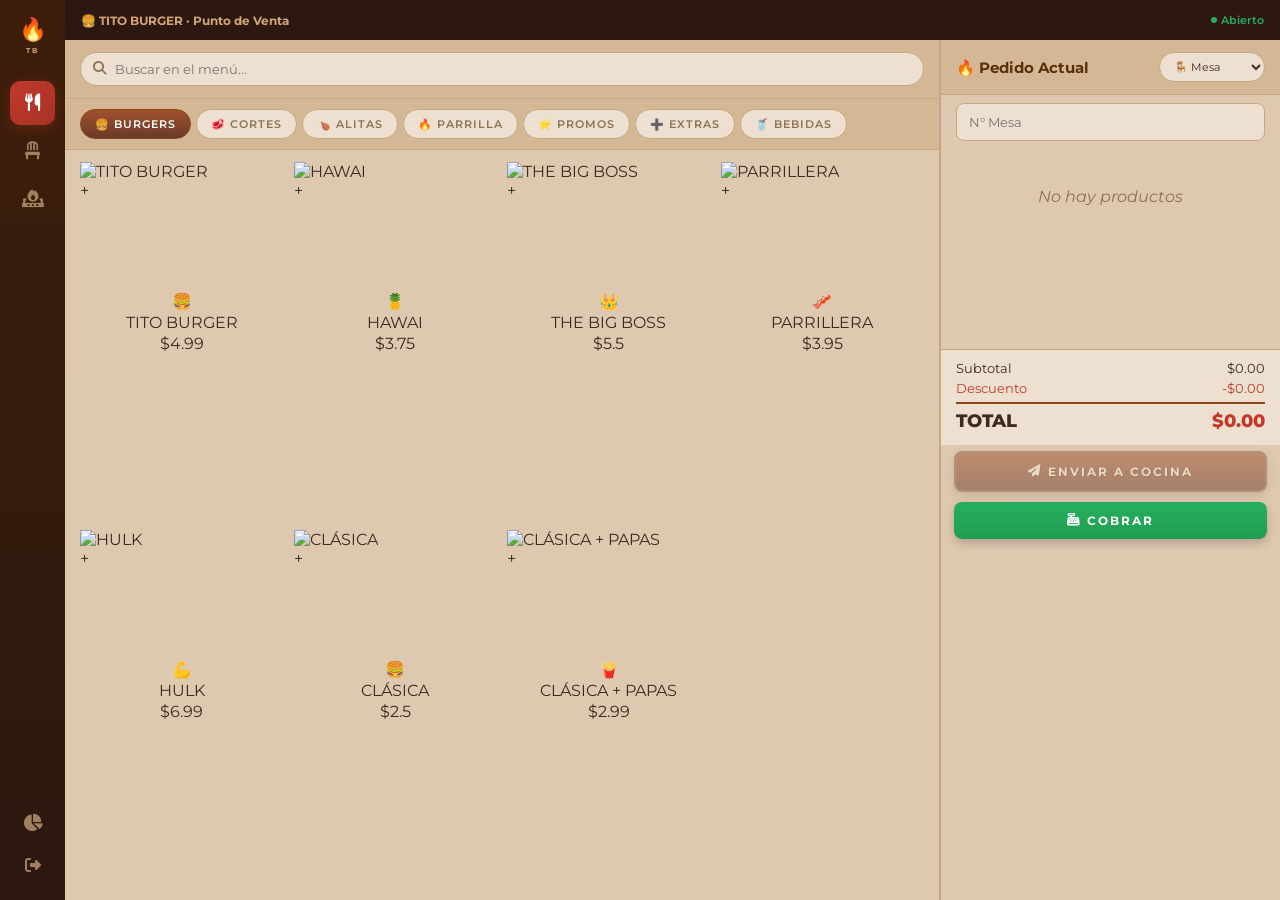
==== commit f2261e52: "TITO BURGER vFinal - Diseño oscuro elegante 100% funcional" ====
--- a/index.html
+++ b/index.html
@@ -3,7 +3,7 @@
 <head>
     <meta charset="UTF-8">
     <meta name="viewport" content="width=device-width, initial-scale=1.0, user-scalable=no">
-    <title>TITO BURGER · Sistema POS Premium</title>
+    <title>TITO BURGER · Caja</title>
     <link href="https://fonts.googleapis.com/css2?family=Montserrat:wght@300;400;500;600;700;800;900&display=swap" rel="stylesheet">
     <link rel="stylesheet" href="https://cdnjs.cloudflare.com/ajax/libs/font-awesome/6.5.1/css/all.min.css">
     <link rel="stylesheet" href="estilos.css">
@@ -12,7 +12,10 @@
     <div class="pos-premium">
         <!-- SIDEBAR -->
         <aside class="sidebar-premium">
-            <div class="sb-logo">🔥</div>
+            <div class="sb-logo">
+                <span class="sb-icon">🔥</span>
+                <span class="sb-text">TB</span>
+            </div>
             <nav class="sb-nav">
                 <button class="sb-btn active" onclick="switchView('menu')" title="Menú"><i class="fa-solid fa-utensils"></i></button>
                 <button class="sb-btn" onclick="switchView('mesas')" title="Mesas"><i class="fa-solid fa-chair"></i></button>
@@ -26,7 +29,7 @@
         <main class="main-premium">
             <div class="top-bar-premium">
                 <span class="top-bar-title">🍔 TITO BURGER · Punto de Venta</span>
-                <span class="top-bar-status"><span class="status-dot"></span> Sistema activo</span>
+                <span class="top-bar-status"><span class="status-dot"></span> Abierto</span>
             </div>
 
             <!-- VISTA MENÚ -->
@@ -35,7 +38,7 @@
                     <div class="menu-panel-header">
                         <div class="search-box-premium">
                             <i class="fa-solid fa-magnifying-glass"></i>
-                            <input type="text" id="searchInput" placeholder="Buscar producto..." oninput="buscarProductoLive()">
+                            <input type="text" id="searchInput" placeholder="Buscar en el menú..." oninput="buscarProductoLive()">
                         </div>
                     </div>
                     <div class="categories-row-premium" id="categoryTabs">
@@ -53,7 +56,7 @@
                 <!-- CARRITO -->
                 <div class="cart-panel-premium">
                     <div class="cart-panel-header">
-                        <h3>🔥 Pedido <span class="cart-badge" id="cartCountBadge">0</span></h3>
+                        <h3>🔥 Pedido Actual</h3>
                         <select id="tipoPedidoPOS" class="select-premium" onchange="toggleMesaInput()">
                             <option value="mesa">🪑 Mesa</option>
                             <option value="llevar">🛵 Recoger</option>
@@ -64,7 +67,7 @@
                         <input type="number" id="mesaInputPOS" placeholder="N° Mesa" class="input-premium">
                     </div>
                     <div class="cart-items-premium" id="cartItems">
-                        <div class="cart-empty">📋 No hay productos</div>
+                        <p class="cart-empty">No hay productos</p>
                     </div>
                     <div class="cart-totals-premium">
                         <div class="cart-row"><span>Subtotal</span><span id="subtotalPOS">$0.00</span></div>
@@ -72,31 +75,35 @@
                         <div class="cart-row cart-total"><span>TOTAL</span><span id="totalPOS">$0.00</span></div>
                     </div>
                     <div class="cliente-factura" id="clienteFactura" style="display:none;">
-                        <select id="metodoPago" class="input-premium" style="margin-bottom:4px;" onchange="mostrarEfectivo()">
+                        <select id="metodoPago" class="input-premium" style="margin-bottom:5px;" onchange="mostrarEfectivo()">
                             <option value="">💳 Método de pago</option>
                             <option value="efectivo">💵 Efectivo</option>
                             <option value="tarjeta">💳 Tarjeta</option>
                             <option value="transferencia">🏦 Transferencia</option>
                         </select>
-                        <input type="text" id="facturaNombre" placeholder="👤 Nombre" class="input-premium">
-                        <input type="text" id="facturaRUC" placeholder="📄 RUC (opcional)" class="input-premium">
-                        <input type="email" id="facturaEmail" placeholder="📧 Email" class="input-premium">
-                        <input type="text" id="facturaDireccion" placeholder="📍 Dirección" class="input-premium">
+                        <input type="text" id="facturaNombre" placeholder="Nombre o Razón Social" class="input-premium">
+                        <input type="text" id="facturaRUC" placeholder="RUC / CI (opcional)" class="input-premium">
+                        <input type="email" id="facturaEmail" placeholder="Email para factura" class="input-premium">
+                        <input type="text" id="facturaDireccion" placeholder="Dirección" class="input-premium">
                         <div id="efectivoSection" style="display:none;">
                             <input type="number" id="montoRecibido" placeholder="💵 Monto recibido" class="input-premium" oninput="calcularCambioPOS()">
-                            <div id="cambioDisplay" style="display:none;text-align:center;padding:6px 0;font-weight:700;">Cambio: <span id="cambioValor" style="color:#2ecc71;">$0.00</span></div>
+                            <div id="cambioDisplay" style="display:none;text-align:center;padding:8px 0;font-weight:700;">Cambio: <span id="cambioValor" style="color:#27ae60;">$0.00</span></div>
                         </div>
                     </div>
-                    <button class="btn-enviar" id="btnEnviarCocina" onclick="enviarACocinaPOS()" disabled><i class="fa-solid fa-paper-plane"></i> ENVIAR A COCINA</button>
-                    <button class="btn-cobrar" onclick="cobrarPOS()"><i class="fa-solid fa-cash-register"></i> COBRAR</button>
+                    <button class="btn-cocina-premium" onclick="enviarACocinaPOS()" id="btnEnviarCocina" disabled>
+                        <i class="fa-solid fa-paper-plane"></i> ENVIAR A COCINA
+                    </button>
+                    <button class="btn-cobrar-premium" onclick="cobrarPOS()">
+                        <i class="fa-solid fa-cash-register"></i> COBRAR
+                    </button>
                 </div>
             </div>
 
             <!-- VISTA MESAS -->
-            <div class="mesas-view-premium" id="viewMesas">
+            <div class="mesas-view-premium" id="viewMesas" style="display:none;">
                 <div class="mesas-view-header">
-                    <h2>🪑 Mesas</h2>
-                    <button class="btn-add-premium" onclick="agregarMesa()"><i class="fa-solid fa-plus"></i> Nueva</button>
+                    <h2>🪑 Mesas del Restaurante</h2>
+                    <button class="btn-add-premium" onclick="agregarMesa()"><i class="fa-solid fa-plus"></i> Nueva Mesa</button>
                 </div>
                 <div class="mesas-grid-premium" id="mesasGrid"></div>
             </div>
--- a/estilos.css
+++ b/estilos.css
@@ -1,172 +1,187 @@
 /* ============================================ */
-/* TITO BURGER · ESTILO PREMIUM OSCURO */
+/* TITO BURGER - ESTILO PARRILLERO RÚSTICO */
 /* ============================================ */
 
 :root {
-    --bg-deep: #060608;
-    --bg-primary: #0c0c10;
-    --bg-secondary: #121218;
-    --bg-tertiary: #181820;
-    --bg-elevated: #1e1e28;
-    --border-subtle: rgba(255,255,255,0.04);
-    --border-medium: rgba(255,255,255,0.08);
-    --border-bright: rgba(255,255,255,0.14);
-    --border-gold: rgba(245,166,35,0.45);
-    --text-primary: #f0f0f5;
-    --text-secondary: #a0a0b0;
-    --text-muted: #606070;
-    --gold: #f5a623;
-    --gold-light: #ffc955;
-    --gold-dark: #d4891a;
-    --accent: #e63946;
-    --accent-light: #ff5a65;
-    --green: #2ecc71;
-    --green-light: #45e085;
-    --blue: #3b82f6;
-    --purple: #8b5cf6;
-    --radius-sm: 8px;
-    --radius-md: 12px;
-    --radius-lg: 16px;
-    --radius-xl: 20px;
-    --radius-full: 9999px;
-    --shadow-sm: 0 2px 8px rgba(0,0,0,0.3);
-    --shadow-md: 0 8px 24px rgba(0,0,0,0.4);
-    --shadow-lg: 0 16px 40px rgba(0,0,0,0.5);
-    --shadow-gold: 0 4px 16px rgba(245,166,35,0.2);
-    --shadow-accent: 0 4px 16px rgba(230,57,70,0.25);
-    --shadow-green: 0 4px 16px rgba(46,204,113,0.2);
-    --transition-fast: 0.15s ease;
-    --transition-smooth: 0.3s ease;
-    --transition-bounce: 0.4s cubic-bezier(0.34,1.56,0.64,1);
-    --font-primary: 'Montserrat', system-ui, sans-serif;
+    --fire: #c0392b;
+    --fire-dark: #a93226;
+    --fire-light: #e74c3c;
+    --wood: #8b4513;
+    --wood-light: #a0522d;
+    --wood-dark: #5d2e0c;
+    --cream: #fdf5e6;
+    --white: #ffffff;
+    --dark: #2c1810;
+    --text: #3d2b1f;
+    --text-light: #8b7355;
+    --border: #c4a882;
+    --danger: #c0392b;
+    --success: #27ae60;
+    --warning: #e67e22;
+    --ash: #dcc8ad;
 }
 
 * { margin: 0; padding: 0; box-sizing: border-box; }
-body { font-family: var(--font-primary); background: var(--bg-deep); color: var(--text-primary); min-height: 100vh; overflow: hidden; -webkit-font-smoothing: antialiased; }
-::-webkit-scrollbar { width: 4px; }
-::-webkit-scrollbar-track { background: transparent; }
-::-webkit-scrollbar-thumb { background: rgba(255,255,255,0.08); border-radius: 4px; }
-::selection { background: rgba(245,166,35,0.3); color: #fff; }
-
-.pos-premium { display: flex; height: 100vh; width: 100vw; overflow: hidden; }
+body { font-family: 'Montserrat', sans-serif; background: #c8ad8a; color: var(--text); overflow: hidden; }
+.pos-premium { display: flex; height: 100vh; }
 
 /* SIDEBAR */
-.sidebar-premium { width: 64px; min-width: 64px; background: var(--bg-primary); border-right: 1px solid var(--border-subtle); display: flex; flex-direction: column; align-items: center; padding: 14px 0; gap: 6px; z-index: 50; }
-.sb-logo { width: 42px; height: 42px; background: linear-gradient(135deg, var(--accent), #b02a35); border-radius: var(--radius-md); display: flex; align-items: center; justify-content: center; font-size: 1.3rem; margin-bottom: 20px; box-shadow: var(--shadow-accent); }
-.sb-nav { display: flex; flex-direction: column; gap: 2px; flex: 1; width: 100%; padding: 0 10px; }
-.sb-btn { width: 100%; aspect-ratio: 1; max-height: 44px; border-radius: var(--radius-sm); border: none; background: transparent; color: var(--text-muted); font-size: 1.1rem; cursor: pointer; transition: var(--transition-smooth); display: flex; align-items: center; justify-content: center; position: relative; }
-.sb-btn:hover { background: rgba(255,255,255,0.04); color: var(--text-secondary); }
-.sb-btn.active { background: rgba(245,166,35,0.1); color: var(--gold-light); box-shadow: var(--shadow-gold); }
-.sb-btn.active::before { content: ''; position: absolute; left: -10px; top: 50%; transform: translateY(-50%); width: 3px; height: 18px; background: var(--gold); border-radius: 0 3px 3px 0; }
-.sb-logout { width: 40px; height: 40px; border-radius: var(--radius-sm); border: none; background: transparent; color: var(--text-muted); font-size: 1rem; cursor: pointer; margin-top: auto; transition: var(--transition-smooth); }
-.sb-logout:hover { background: rgba(230,57,70,0.1); color: var(--accent-light); }
+.sidebar-premium {
+    width: 65px; background: linear-gradient(180deg, #3d1e0a 0%, #2c1810 100%);
+    display: flex; flex-direction: column; align-items: center; padding: 15px 0; flex-shrink: 0;
+}
+.sb-logo { text-align: center; margin-bottom: 25px; }
+.sb-icon { color: var(--fire-light); font-size: 1.4rem; display: block; }
+.sb-text { color: #d4a574; font-size: 0.45rem; letter-spacing: 2px; line-height: 1.2; display: block; margin-top: 4px; font-weight: 700; }
+.sb-nav { display: flex; flex-direction: column; gap: 4px; flex: 1; width: 100%; padding: 0 10px; }
+.sb-btn {
+    width: 100%; height: 44px; background: transparent; border: none; color: #a08060;
+    font-size: 1.1rem; cursor: pointer; transition: all 0.3s; border-radius: 10px;
+    display: flex; align-items: center; justify-content: center;
+}
+.sb-btn:hover { background: rgba(255,255,255,0.05); color: var(--fire-light); }
+.sb-btn.active { background: linear-gradient(135deg, var(--fire), var(--fire-dark)); color: var(--white); box-shadow: 0 4px 15px rgba(192,57,43,0.3); }
+.sb-logout { background: none; border: none; color: #a08060; font-size: 1rem; cursor: pointer; margin-top: auto; width: 40px; height: 40px; border-radius: 10px; display: flex; align-items: center; justify-content: center; transition: all 0.3s; }
+.sb-logout:hover { background: rgba(192,57,43,0.3); color: var(--fire); }
+
+/* TOP BAR */
+.top-bar-premium { height: 40px; background: var(--dark); display: flex; align-items: center; justify-content: space-between; padding: 0 16px; flex-shrink: 0; }
+.top-bar-title { font-weight: 700; font-size: 0.75rem; color: #d4a574; }
+.top-bar-status { font-size: 0.7rem; color: var(--success); font-weight: 600; display: flex; align-items: center; gap: 4px; }
+.status-dot { width: 6px; height: 6px; background: var(--success); border-radius: 50%; }
 
 /* MAIN */
-.main-premium { flex: 1; display: flex; flex-direction: column; overflow: hidden; background: var(--bg-deep); }
-.top-bar-premium { height: 44px; background: var(--bg-primary); border-bottom: 1px solid var(--border-subtle); display: flex; align-items: center; justify-content: space-between; padding: 0 18px; flex-shrink: 0; }
-.top-bar-title { font-weight: 700; font-size: 0.8rem; color: var(--text-secondary); }
-.top-bar-status { display: flex; align-items: center; gap: 6px; font-size: 0.7rem; color: var(--green-light); font-weight: 600; }
-.status-dot { width: 6px; height: 6px; background: var(--green); border-radius: 50%; box-shadow: 0 0 6px rgba(46,204,113,0.5); animation: pulse 2s infinite; }
-@keyframes pulse { 0%,100%{opacity:1} 50%{opacity:0.4} }
+.main-premium { flex: 1; overflow: hidden; background: #c8ad8a; }
+.pos-layout-premium { display: flex; height: calc(100vh - 40px); }
 
-/* LAYOUT */
-.pos-layout-premium { display: flex; flex: 1; overflow: hidden; }
-.menu-panel-premium { flex: 1; display: flex; flex-direction: column; overflow: hidden; min-width: 0; }
-.menu-panel-header { padding: 12px 16px; flex-shrink: 0; }
-.search-box-premium { display: flex; align-items: center; gap: 8px; background: var(--bg-tertiary); border: 1px solid var(--border-subtle); border-radius: var(--radius-full); padding: 8px 14px; transition: var(--transition-smooth); }
-.search-box-premium:focus-within { border-color: var(--border-gold); background: var(--bg-elevated); }
-.search-box-premium i { color: var(--text-muted); font-size: 0.85rem; }
-.search-box-premium input { flex: 1; background: none; border: none; color: var(--text-primary); font-family: var(--font-primary); font-size: 0.82rem; outline: none; }
-.search-box-premium input::placeholder { color: var(--text-muted); }
-.categories-row-premium { display: flex; gap: 5px; padding: 8px 16px 12px; overflow-x: auto; flex-shrink: 0; scrollbar-width: none; }
+/* MENU PANEL */
+.menu-panel-premium { flex: 1.5; display: flex; flex-direction: column; background: #dfc8b0; border-right: 1px solid var(--border); }
+.menu-panel-header { padding: 12px 15px; border-bottom: 1px solid var(--border); background: #d4b896; }
+.search-box-premium { display: flex; align-items: center; background: #ede0d0; padding: 8px 12px; border: 1px solid var(--border); border-radius: 20px; gap: 8px; }
+.search-box-premium i { color: var(--text-light); font-size: 0.85rem; }
+.search-box-premium input { flex: 1; border: none; background: none; font-size: 0.82rem; outline: none; font-family: 'Montserrat', sans-serif; color: var(--text); }
+
+/* CATEGORÍAS */
+.categories-row-premium { display: flex; gap: 5px; padding: 10px 15px; overflow-x: auto; border-bottom: 1px solid var(--border); background: #d4b896; }
 .categories-row-premium::-webkit-scrollbar { display: none; }
-.cat-btn { padding: 7px 14px; border-radius: var(--radius-full); border: 1px solid var(--border-subtle); background: var(--bg-tertiary); color: var(--text-muted); font-family: var(--font-primary); font-size: 0.7rem; font-weight: 600; cursor: pointer; white-space: nowrap; transition: var(--transition-smooth); }
-.cat-btn:hover { border-color: var(--border-bright); color: var(--text-secondary); }
-.cat-btn.active { background: var(--gold); color: #1a1200; border-color: var(--gold); font-weight: 700; box-shadow: var(--shadow-gold); }
-.products-grid-premium { flex: 1; overflow-y: auto; padding: 0 16px 12px; display: grid; grid-template-columns: repeat(auto-fill, minmax(155px, 1fr)); gap: 8px; align-content: start; }
-.product-card { background: var(--bg-secondary); border: 1px solid var(--border-subtle); border-radius: var(--radius-lg); padding: 12px; cursor: pointer; transition: var(--transition-bounce); display: flex; flex-direction: column; gap: 8px; position: relative; overflow: hidden; }
-.product-card:hover { border-color: var(--border-gold); transform: translateY(-2px); box-shadow: var(--shadow-md), var(--shadow-gold); z-index: 2; }
-.product-card:active { transform: scale(0.96); }
-.product-card .badge { position: absolute; top: 8px; right: 8px; background: var(--accent); color: #fff; font-size: 0.6rem; font-weight: 700; padding: 3px 8px; border-radius: var(--radius-full); z-index: 2; }
-.product-card .emoji { font-size: 2rem; width: 42px; height: 42px; background: rgba(255,255,255,0.03); border-radius: var(--radius-md); display: flex; align-items: center; justify-content: center; border: 1px solid var(--border-subtle); }
-.product-card .name { font-weight: 700; font-size: 0.78rem; line-height: 1.2; }
-.product-card .desc { font-size: 0.65rem; color: var(--text-muted); line-height: 1.3; }
-.product-card .footer { display: flex; align-items: center; justify-content: space-between; margin-top: auto; }
-.product-card .price { font-weight: 800; font-size: 0.95rem; color: var(--gold-light); background: rgba(245,166,35,0.08); padding: 4px 10px; border-radius: var(--radius-full); }
-.product-card .add { width: 28px; height: 28px; border-radius: 50%; background: rgba(230,57,70,0.12); color: var(--accent-light); border: 1px solid rgba(230,57,70,0.2); display: flex; align-items: center; justify-content: center; cursor: pointer; transition: var(--transition-smooth); font-size: 0.9rem; }
-.product-card:hover .add { background: var(--accent); color: #fff; }
+.cat-btn { padding: 7px 14px; background: #ede0d0; border: 1px solid var(--border); color: var(--text-light); font-size: 0.68rem; font-weight: 600; white-space: nowrap; cursor: pointer; letter-spacing: 1px; text-transform: uppercase; transition: all 0.3s; font-family: 'Montserrat', sans-serif; border-radius: 20px; }
+.cat-btn.active { background: linear-gradient(180deg, #a0522d, #6b3a2a); color: var(--white); border-color: #8b4513; }
+.cat-btn:hover { border-color: var(--wood); color: var(--wood); }
 
-/* CART */
-.cart-panel-premium { width: 360px; min-width: 360px; background: var(--bg-primary); border-left: 1px solid var(--border-subtle); display: flex; flex-direction: column; overflow: hidden; box-shadow: var(--shadow-lg); z-index: 10; }
-.cart-panel-header { padding: 14px 16px; border-bottom: 1px solid var(--border-subtle); display: flex; justify-content: space-between; align-items: center; }
-.cart-panel-header h3 { font-weight: 800; font-size: 0.9rem; display: flex; align-items: center; gap: 8px; }
-.cart-badge { background: var(--accent); color: #fff; font-size: 0.65rem; font-weight: 700; padding: 3px 8px; border-radius: var(--radius-full); min-width: 20px; text-align: center; }
-.select-premium { background: var(--bg-tertiary); border: 1px solid var(--border-subtle); border-radius: var(--radius-full); padding: 6px 10px; color: var(--text-primary); font-family: var(--font-primary); font-size: 0.68rem; font-weight: 600; cursor: pointer; outline: none; }
-.cart-mesa-input { padding: 0 16px 8px; }
-.input-premium { width: 100%; background: var(--bg-tertiary); border: 1px solid var(--border-subtle); border-radius: var(--radius-full); padding: 8px 12px; color: var(--text-primary); font-family: var(--font-primary); font-size: 0.78rem; outline: none; transition: var(--transition-smooth); }
-.input-premium:focus { border-color: var(--border-gold); }
-.cart-items-premium { flex: 1; overflow-y: auto; padding: 4px 12px; display: flex; flex-direction: column; gap: 4px; min-height: 80px; }
-.cart-empty { display: flex; flex-direction: column; align-items: center; justify-content: center; padding: 30px; color: var(--text-muted); text-align: center; flex: 1; gap: 6px; font-size: 0.8rem; }
-.cart-item { display: flex; align-items: center; gap: 6px; background: var(--bg-secondary); border: 1px solid var(--border-subtle); border-radius: var(--radius-md); padding: 8px 10px; transition: var(--transition-smooth); animation: slideIn 0.3s ease; }
-@keyframes slideIn { from{opacity:0;transform:translateX(20px)} to{opacity:1;transform:translateX(0)} }
-.cart-item:hover { border-color: var(--border-bright); }
-.cart-item .qty-btn { width: 22px; height: 22px; border-radius: 50%; border: 1px solid var(--border-bright); background: transparent; color: var(--text-primary); cursor: pointer; font-size: 0.65rem; display: flex; align-items: center; justify-content: center; transition: var(--transition-fast); }
-.cart-item .qty-btn:hover { background: var(--bg-elevated); border-color: var(--gold); }
-.cart-item .qty-num { font-weight: 700; font-size: 0.78rem; min-width: 18px; text-align: center; color: var(--gold-light); }
-.cart-item .item-name { flex: 1; font-weight: 600; font-size: 0.75rem; white-space: nowrap; overflow: hidden; text-overflow: ellipsis; }
-.cart-item .item-total { font-weight: 700; color: var(--gold-light); font-size: 0.78rem; min-width: 45px; text-align: right; }
-.cart-totals-premium { padding: 10px 16px; background: var(--bg-secondary); border-top: 1px solid var(--border-subtle); flex-shrink: 0; }
-.cart-row { display: flex; justify-content: space-between; font-size: 0.78rem; margin-bottom: 3px; color: var(--text-secondary); }
-.cart-row.discount { color: var(--green-light); }
-.cart-row.cart-total { font-size: 1.1rem; font-weight: 900; color: var(--text-primary); margin-top: 6px; padding-top: 6px; border-top: 1px solid var(--border-subtle); }
-.cart-row.cart-total span:last-child { color: var(--gold-light); font-size: 1.3rem; }
-.cliente-factura { padding: 0 14px 8px; display: flex; flex-direction: column; gap: 5px; flex-shrink: 0; }
-.btn-enviar { background: linear-gradient(135deg, var(--accent), #b02a35); color: #fff; border: none; border-radius: var(--radius-full); padding: 11px; font-family: var(--font-primary); font-weight: 700; font-size: 0.78rem; cursor: pointer; text-transform: uppercase; letter-spacing: 0.5px; margin: 4px 14px; transition: var(--transition-smooth); box-shadow: var(--shadow-accent); display: flex; align-items: center; justify-content: center; gap: 6px; }
-.btn-enviar:hover { box-shadow: 0 8px 25px rgba(230,57,70,0.4); transform: translateY(-1px); }
-.btn-enviar:disabled { opacity: 0.4; cursor: not-allowed; pointer-events: none; }
-.btn-cobrar { background: linear-gradient(135deg, var(--green), #1f9e50); color: #fff; border: none; border-radius: var(--radius-full); padding: 11px; font-family: var(--font-primary); font-weight: 700; font-size: 0.78rem; cursor: pointer; text-transform: uppercase; letter-spacing: 0.5px; margin: 4px 14px 12px; transition: var(--transition-smooth); box-shadow: var(--shadow-green); display: flex; align-items: center; justify-content: center; gap: 6px; }
-.btn-cobrar:hover { box-shadow: 0 8px 25px rgba(46,204,113,0.4); transform: translateY(-1px); }
+/* PRODUCTOS */
+.products-grid-premium { display: grid; grid-template-columns: repeat(auto-fill, minmax(170px, 1fr)); gap: 10px; padding: 12px 15px; overflow-y: auto; flex: 1; }
+.product-card { background: var(--white); border: 1px solid var(--border); border-radius: 12px; overflow: hidden; cursor: pointer; transition: all 0.3s; box-shadow: 0 2px 8px rgba(0,0,0,0.06); display: flex; flex-direction: column; }
+.product-card:hover { box-shadow: 0 8px 25px rgba(0,0,0,0.12); transform: translateY(-2px); border-color: var(--wood); }
+.product-card:active { transform: scale(0.97); }
+.product-img-container { position: relative; width: 100%; height: 120px; overflow: hidden; }
+.product-img { width: 100%; height: 100%; object-fit: cover; transition: all 0.4s ease; }
+.product-card:hover .product-img { filter: brightness(0.8); transform: scale(1.05); }
+.product-price-tag { position: absolute; top: 8px; right: 8px; background: var(--fire); color: var(--white); padding: 4px 10px; border-radius: 20px; font-weight: 800; font-size: 0.8rem; box-shadow: 0 2px 6px rgba(0,0,0,0.2); z-index: 2; }
+.product-info-pos { padding: 10px 12px; text-align: center; display: flex; flex-direction: column; gap: 2px; }
+.product-name-pro { font-weight: 800; font-size: 0.8rem; color: var(--dark); text-transform: uppercase; letter-spacing: -0.3px; }
+.product-emoji-pro { font-size: 0.9rem; }
+.product-badge { position: absolute; top: 8px; left: 8px; background: var(--warning); color: #fff; font-size: 0.6rem; font-weight: 700; padding: 3px 8px; border-radius: 10px; z-index: 2; }
+
+/* CART PANEL */
+.cart-panel-premium { width: 340px; display: flex; flex-direction: column; background: #dfc8b0; flex-shrink: 0; border-left: 1px solid var(--border); }
+.cart-panel-header { display: flex; justify-content: space-between; align-items: center; padding: 12px 15px; border-bottom: 1px solid var(--border); background: #d4b896; flex-shrink: 0; }
+.cart-panel-header h3 { color: var(--wood-dark); font-size: 0.95rem; font-weight: 700; }
+.select-premium { padding: 6px 10px; border: 1px solid var(--border); font-size: 0.7rem; font-family: 'Montserrat', sans-serif; background: #ede0d0; color: var(--text); cursor: pointer; border-radius: 20px; }
+.cart-mesa-input { padding: 8px 15px; flex-shrink: 0; }
+.input-premium { width: 100%; padding: 10px 12px; border: 1px solid var(--border); font-size: 0.82rem; font-family: 'Montserrat', sans-serif; outline: none; background: #ede0d0; color: var(--text); border-radius: 8px; }
+.input-premium:focus { border-color: var(--wood); }
+.cart-items-premium { overflow-y: auto; flex: 1; min-height: 60px; max-height: 200px; padding: 8px 15px; }
+.cart-empty { text-align: center; color: var(--text-light); padding: 30px 0; font-style: italic; }
+.cart-item { display: flex; justify-content: space-between; align-items: center; padding: 8px 0; border-bottom: 1px solid var(--border); }
+.cart-item .info strong { font-size: 0.8rem; display: block; color: var(--text); }
+.cart-item .info span { font-size: 0.68rem; color: var(--text-light); }
+.cart-item .qty { display: flex; align-items: center; gap: 5px; }
+.qty-btn { width: 24px; height: 24px; border: 1px solid var(--border); background: #ede0d0; color: var(--text); cursor: pointer; font-size: 0.85rem; font-weight: 700; border-radius: 6px; transition: all 0.2s; display: flex; align-items: center; justify-content: center; }
+.qty-btn:hover { background: var(--wood); color: white; border-color: var(--wood); }
+.cart-item .item-total { font-weight: 700; color: var(--fire); font-size: 0.82rem; min-width: 45px; text-align: right; }
+
+/* TOTALES */
+.cart-totals-premium { padding: 10px 15px; border-top: 1px solid var(--border); background: #ede0d0; flex-shrink: 0; }
+.cart-row { display: flex; justify-content: space-between; margin-bottom: 4px; font-size: 0.82rem; }
+.cart-row.discount { color: var(--danger); }
+.cart-row.cart-total { font-size: 1.1rem; font-weight: 800; margin-top: 6px; padding-top: 6px; border-top: 2px solid var(--wood); }
+.cart-row.cart-total span:last-child { color: var(--fire); }
+
+/* DATOS FACTURA */
+.cliente-factura { padding: 6px 15px; background: #ede0d0; flex-shrink: 0; }
+.cliente-factura .input-premium { margin-bottom: 5px; }
+
+/* BOTONES */
+.btn-cocina-premium {
+    margin: 6px 13px; padding: 11px;
+    background: linear-gradient(180deg, #a0522d, #6b3a2a);
+    color: #f5e6d3; border: 2px solid #8b5a3a;
+    font-size: 0.78rem; font-weight: 700; cursor: pointer;
+    letter-spacing: 2px; text-transform: uppercase;
+    font-family: 'Montserrat', sans-serif; transition: all 0.3s;
+    border-radius: 8px; text-shadow: 1px 1px 2px rgba(0,0,0,0.3);
+    box-shadow: 0 4px 10px rgba(0,0,0,0.2);
+    display: flex; align-items: center; justify-content: center; gap: 6px;
+}
+.btn-cocina-premium:hover { background: linear-gradient(180deg, #b5633a, #7d4a2e); border-color: #a0522d; transform: translateY(-1px); }
+.btn-cocina-premium:disabled { opacity: 0.5; cursor: not-allowed; }
+.btn-cobrar-premium {
+    margin: 4px 13px 12px; padding: 11px;
+    background: linear-gradient(180deg, var(--success), #1f9e50);
+    color: #fff; border: none;
+    font-size: 0.78rem; font-weight: 700; cursor: pointer;
+    letter-spacing: 2px; text-transform: uppercase;
+    font-family: 'Montserrat', sans-serif; transition: all 0.3s;
+    border-radius: 8px; box-shadow: 0 4px 10px rgba(0,0,0,0.2);
+    display: flex; align-items: center; justify-content: center; gap: 6px;
+}
+.btn-cobrar-premium:hover { background: linear-gradient(180deg, #45e085, #27ae60); transform: translateY(-1px); }
 
 /* MESAS */
-.mesas-view-premium { padding: 20px; overflow-y: auto; height: 100%; display: none; }
-.mesas-view-header { display: flex; justify-content: space-between; align-items: center; margin-bottom: 16px; }
-.mesas-view-header h2 { font-weight: 900; font-size: 1.3rem; }
-.btn-add-premium { background: var(--bg-tertiary); border: 1px solid var(--border-bright); color: var(--text-primary); padding: 8px 16px; border-radius: var(--radius-full); font-family: var(--font-primary); font-weight: 600; font-size: 0.75rem; cursor: pointer; transition: var(--transition-smooth); display: flex; align-items: center; gap: 5px; }
-.btn-add-premium:hover { border-color: var(--gold); box-shadow: var(--shadow-gold); }
-.mesas-grid-premium { display: grid; grid-template-columns: repeat(auto-fill, minmax(140px, 1fr)); gap: 10px; }
-.mesa-card { background: var(--bg-secondary); border: 1px solid var(--border-subtle); border-radius: var(--radius-lg); padding: 18px; text-align: center; cursor: pointer; transition: var(--transition-bounce); }
-.mesa-card:hover { border-color: var(--border-gold); transform: translateY(-2px); }
-.mesa-card.ocupada { border-color: rgba(230,57,70,0.3); background: rgba(230,57,70,0.04); }
-.mesa-card.libre { border-color: rgba(46,204,113,0.2); }
-.mesa-card .num { font-size: 1.4rem; font-weight: 900; }
-.mesa-card .estado { font-size: 0.68rem; font-weight: 600; margin-top: 4px; }
-.mesa-card.ocupada .estado { color: var(--accent-light); }
-.mesa-card.libre .estado { color: var(--green-light); }
+.mesas-view-premium { padding: 20px; height: 100%; overflow-y: auto; background: #c8ad8a; }
+.mesas-view-header { display: flex; justify-content: space-between; align-items: center; margin-bottom: 20px; }
+.mesas-view-header h2 { color: var(--text); font-weight: 700; font-size: 1.2rem; }
+.btn-add-premium { padding: 8px 16px; background: linear-gradient(180deg, #a0522d, #6b3a2a); color: var(--white); border: none; font-size: 0.75rem; cursor: pointer; letter-spacing: 1px; font-family: 'Montserrat', sans-serif; font-weight: 700; border-radius: 8px; transition: all 0.3s; display: flex; align-items: center; gap: 5px; }
+.btn-add-premium:hover { background: linear-gradient(180deg, #b5633a, #7d4a2e); transform: translateY(-1px); }
+.mesas-grid-premium { display: grid; grid-template-columns: repeat(auto-fill, minmax(130px, 1fr)); gap: 10px; }
+.mesa-card { background: #ede0d0; border: 1px solid var(--border); padding: 18px 12px; text-align: center; cursor: pointer; transition: all 0.3s; border-bottom: 3px solid #c4a882; border-radius: 8px; }
+.mesa-card:hover { border-bottom-color: var(--wood); box-shadow: 0 4px 12px rgba(0,0,0,0.1); }
+.mesa-card.ocupada { border-bottom-color: var(--fire); }
+.mesa-card.libre { border-bottom-color: var(--success); }
+.mesa-card .num { font-size: 1.6rem; font-weight: 800; color: var(--text); }
+.mesa-card.ocupada .num { color: var(--fire); }
+.mesa-card.libre .num { color: var(--success); }
+.mesa-card .estado { font-size: 0.65rem; text-transform: uppercase; margin-top: 4px; letter-spacing: 2px; color: var(--text-light); }
 
 /* TOAST */
-.toast { position: fixed; top: 16px; right: 16px; padding: 12px 18px; border-radius: var(--radius-md); color: #fff; font-weight: 600; font-size: 0.8rem; z-index: 9999; animation: toastIn 0.4s ease, toastOut 0.3s ease 2.5s forwards; box-shadow: var(--shadow-lg); max-width: 350px; display: flex; align-items: center; gap: 8px; }
-.toast.success { background: linear-gradient(135deg, #2ecc71, #1f9e50); }
-.toast.warning { background: linear-gradient(135deg, #f5a623, #d4891a); }
-.toast.error { background: linear-gradient(135deg, #e63946, #b02a35); }
-.toast.info { background: linear-gradient(135deg, #3b82f6, #2563eb); }
+.toast { position: fixed; top: 16px; right: 16px; padding: 12px 18px; border-radius: 10px; color: #fff; font-weight: 600; font-size: 0.8rem; z-index: 9999; animation: toastIn 0.4s ease, toastOut 0.3s ease 2.5s forwards; box-shadow: 0 8px 30px rgba(0,0,0,0.3); max-width: 350px; display: flex; align-items: center; gap: 8px; }
+.toast.success { background: #27ae60; }
+.toast.warning { background: #e67e22; }
+.toast.error { background: #c0392b; }
+.toast.info { background: #3b82f6; }
 @keyframes toastIn { from{opacity:0;transform:translateX(30px)} to{opacity:1;transform:translateX(0)} }
 @keyframes toastOut { from{opacity:1} to{opacity:0;transform:translateY(-10px)} }
 
+/* SCROLLBAR */
+::-webkit-scrollbar { width: 5px; }
+::-webkit-scrollbar-track { background: #c8ad8a; }
+::-webkit-scrollbar-thumb { background: #a08060; border-radius: 3px; }
+::-webkit-scrollbar-thumb:hover { background: #8b5a3a; }
+
 /* RESPONSIVE */
 @media (max-width: 1024px) {
-    .cart-panel-premium { width: 300px; min-width: 300px; }
-    .products-grid-premium { grid-template-columns: repeat(auto-fill, minmax(140px, 1fr)); }
+    .pos-layout-premium { flex-direction: column; }
+    .menu-panel-premium { flex: 1; max-height: 45vh; }
+    .cart-panel-premium { width: 100%; max-height: 50vh; }
 }
 @media (max-width: 768px) {
     .pos-premium { flex-direction: column; }
-    .sidebar-premium { width: 100%; height: 50px; min-width: 100%; flex-direction: row; padding: 0 10px; order: 3; position: fixed; bottom: 0; border-right: none; border-top: 1px solid var(--border-subtle); }
-    .sb-logo { display: none; }
-    .sb-nav { flex-direction: row; gap: 0; padding: 0; }
+    .sidebar-premium { width: 100%; height: 50px; flex-direction: row; padding: 0 10px; align-items: center; justify-content: space-around; order: 3; position: fixed; bottom: 0; z-index: 100; border-right: none; border-top: 2px solid var(--wood); }
+    .sb-logo, .sb-logout { display: none; }
+    .sb-nav { flex-direction: row; gap: 0; flex: 1; justify-content: space-around; padding: 0; }
     .sb-btn { width: 40px; height: 40px; font-size: 1rem; }
-    .sb-btn::before { display: none; }
-    .sb-logout { display: none; }
     .main-premium { margin-bottom: 50px; }
     .pos-layout-premium { flex-direction: column; }
-    .cart-panel-premium { width: 100%; min-width: 100%; max-height: 45vh; border-left: none; border-top: 1px solid var(--border-subtle); }
-    .products-grid-premium { grid-template-columns: repeat(auto-fill, minmax(120px, 1fr)); gap: 6px; }
+    .menu-panel-premium { flex: 1; max-height: 40vh; overflow-y: auto; }
+    .cart-panel-premium { width: 100%; max-height: 55vh; overflow-y: auto !important; }
 }
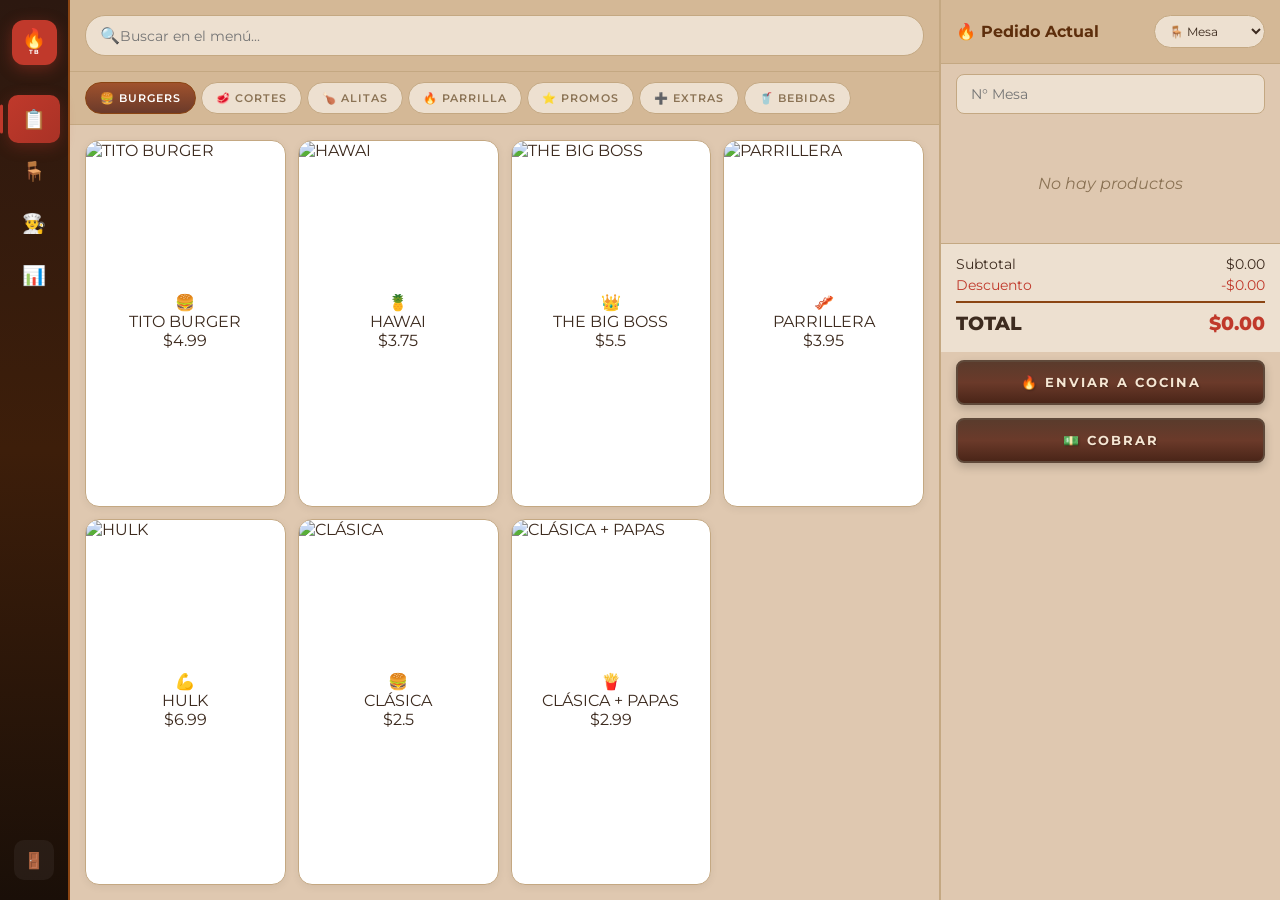
==== commit 716a088f: "TITO BURGER" ====
--- a/index.html
+++ b/index.html
@@ -5,39 +5,34 @@
     <meta name="viewport" content="width=device-width, initial-scale=1.0, user-scalable=no">
     <title>TITO BURGER · Caja</title>
     <link href="https://fonts.googleapis.com/css2?family=Montserrat:wght@300;400;500;600;700;800;900&display=swap" rel="stylesheet">
-    <link rel="stylesheet" href="https://cdnjs.cloudflare.com/ajax/libs/font-awesome/6.5.1/css/all.min.css">
     <link rel="stylesheet" href="estilos.css">
 </head>
 <body>
     <div class="pos-premium">
         <!-- SIDEBAR -->
-        <aside class="sidebar-premium">
-            <div class="sb-logo">
-                <span class="sb-icon">🔥</span>
-                <span class="sb-text">TB</span>
-            </div>
-            <nav class="sb-nav">
-                <button class="sb-btn active" onclick="switchView('menu')" title="Menú"><i class="fa-solid fa-utensils"></i></button>
-                <button class="sb-btn" onclick="switchView('mesas')" title="Mesas"><i class="fa-solid fa-chair"></i></button>
-                <button class="sb-btn" onclick="switchView('cocina')" title="Cocina"><i class="fa-solid fa-fire-burner"></i></button>
-            </nav>
-            <button class="sb-btn" onclick="toggleDashboard()" title="Dashboard"><i class="fa-solid fa-chart-pie"></i></button>
-            <button class="sb-logout" onclick="logout()"><i class="fa-solid fa-right-from-bracket"></i></button>
-        </aside>
+     <aside class="sidebar-premium">
+    <div class="sb-logo">
+        <span class="sb-icon">🔥</span>
+        <span class="sb-text">TB</span>
+    </div>
+    <nav class="sb-nav">
+        <button class="sb-btn active" onclick="switchView('menu')" title="Menú">📋</button>
+        <button class="sb-btn" onclick="switchView('mesas')" title="Mesas">🪑</button>
+        <button class="sb-btn" onclick="switchView('cocina')" title="Cocina">👨‍🍳</button>
+        <button class="sb-btn" onclick="toggleDashboard()" title="Dashboard">📊</button>
+    </nav>
+    <button class="sb-logout" onclick="logout()">🚪</button>
+</aside>
 
         <!-- MAIN -->
         <main class="main-premium">
-            <div class="top-bar-premium">
-                <span class="top-bar-title">🍔 TITO BURGER · Punto de Venta</span>
-                <span class="top-bar-status"><span class="status-dot"></span> Abierto</span>
-            </div>
-
             <!-- VISTA MENÚ -->
             <div class="pos-layout-premium" id="viewMenu">
+                <!-- PANEL IZQUIERDO: MENÚ -->
                 <div class="menu-panel-premium">
                     <div class="menu-panel-header">
                         <div class="search-box-premium">
-                            <i class="fa-solid fa-magnifying-glass"></i>
+                            <span>🔍</span>
                             <input type="text" id="searchInput" placeholder="Buscar en el menú..." oninput="buscarProductoLive()">
                         </div>
                     </div>
@@ -53,17 +48,17 @@
                     <div class="products-grid-premium" id="productsGrid"></div>
                 </div>
 
-                <!-- CARRITO -->
+                <!-- PANEL DERECHO: CARRITO -->
                 <div class="cart-panel-premium">
                     <div class="cart-panel-header">
                         <h3>🔥 Pedido Actual</h3>
-                        <select id="tipoPedidoPOS" class="select-premium" onchange="toggleMesaInput()">
+                        <select id="tipoPedidoPOS" class="select-premium">
                             <option value="mesa">🪑 Mesa</option>
                             <option value="llevar">🛵 Recoger</option>
                             <option value="delivery">🚀 Delivery</option>
                         </select>
                     </div>
-                    <div class="cart-mesa-input" id="mesaInputContainer">
+                    <div class="cart-mesa-input">
                         <input type="number" id="mesaInputPOS" placeholder="N° Mesa" class="input-premium">
                     </div>
                     <div class="cart-items-premium" id="cartItems">
@@ -74,28 +69,25 @@
                         <div class="cart-row discount"><span>Descuento</span><span id="descuentoPOS">-$0.00</span></div>
                         <div class="cart-row cart-total"><span>TOTAL</span><span id="totalPOS">$0.00</span></div>
                     </div>
+
                     <div class="cliente-factura" id="clienteFactura" style="display:none;">
-                        <select id="metodoPago" class="input-premium" style="margin-bottom:5px;" onchange="mostrarEfectivo()">
-                            <option value="">💳 Método de pago</option>
-                            <option value="efectivo">💵 Efectivo</option>
-                            <option value="tarjeta">💳 Tarjeta</option>
-                            <option value="transferencia">🏦 Transferencia</option>
-                        </select>
                         <input type="text" id="facturaNombre" placeholder="Nombre o Razón Social" class="input-premium">
                         <input type="text" id="facturaRUC" placeholder="RUC / CI (opcional)" class="input-premium">
-                        <input type="email" id="facturaEmail" placeholder="Email para factura" class="input-premium">
+                        <input type="email" id="facturaEmail" placeholder="Email para enviar factura" class="input-premium">
                         <input type="text" id="facturaDireccion" placeholder="Dirección" class="input-premium">
-                        <div id="efectivoSection" style="display:none;">
-                            <input type="number" id="montoRecibido" placeholder="💵 Monto recibido" class="input-premium" oninput="calcularCambioPOS()">
-                            <div id="cambioDisplay" style="display:none;text-align:center;padding:8px 0;font-weight:700;">Cambio: <span id="cambioValor" style="color:#27ae60;">$0.00</span></div>
-                        </div>
                     </div>
-                    <button class="btn-cocina-premium" onclick="enviarACocinaPOS()" id="btnEnviarCocina" disabled>
-                        <i class="fa-solid fa-paper-plane"></i> ENVIAR A COCINA
-                    </button>
-                    <button class="btn-cobrar-premium" onclick="cobrarPOS()">
-                        <i class="fa-solid fa-cash-register"></i> COBRAR
-                    </button>
+<div id="efectivoSection" style="display:none;">
+    <input type="number" id="montoRecibido" placeholder="💵 Monto recibido" class="input-premium" oninput="calcularCambioPOS()">
+    <div id="cambioDisplay" style="text-align:center;font-size:1.2rem;font-weight:700;margin:8px 0;display:none;">
+        Cambio: <span id="cambioValor" style="color:#27ae60;">$0.00</span>
+    </div>
+</div>
+           <button class="btn-cocina-premium" onclick="enviarACocinaPOS()" style="width:calc(100% - 30px);margin:8px 15px;">
+    🔥 ENVIAR A COCINA
+</button>
+<button class="btn-cocina-premium" onclick="cobrarPOS()" style="width:calc(100% - 30px);margin:5px 15px 15px;">
+    💵 COBRAR
+</button>
                 </div>
             </div>
 
@@ -103,7 +95,7 @@
             <div class="mesas-view-premium" id="viewMesas" style="display:none;">
                 <div class="mesas-view-header">
                     <h2>🪑 Mesas del Restaurante</h2>
-                    <button class="btn-add-premium" onclick="agregarMesa()"><i class="fa-solid fa-plus"></i> Nueva Mesa</button>
+                    <button class="btn-add-premium" onclick="agregarMesa()">+ Nueva Mesa</button>
                 </div>
                 <div class="mesas-grid-premium" id="mesasGrid"></div>
             </div>
@@ -111,7 +103,12 @@
     </div>
 
     <script src="https://cdn.jsdelivr.net/npm/@emailjs/browser@3/dist/email.min.js"></script>
-    <script>emailjs.init('WopHgNwctZJCExy_g');</script>
+    <script>
+        emailjs.init('WopHgNwctZJCExy_g');
+    </script>
     <script src="app.js"></script>
+    <script>
+    document.getElementById('clienteFactura').style.display = 'none';
+</script>
 </body>
 </html>
--- a/estilos.css
+++ b/estilos.css
@@ -25,163 +25,233 @@
 body { font-family: 'Montserrat', sans-serif; background: #c8ad8a; color: var(--text); overflow: hidden; }
 .pos-premium { display: flex; height: 100vh; }
 
-/* SIDEBAR */
+/* ============================================ */
+/* SIDEBAR PRO */
+/* ============================================ */
 .sidebar-premium {
-    width: 65px; background: linear-gradient(180deg, #3d1e0a 0%, #2c1810 100%);
-    display: flex; flex-direction: column; align-items: center; padding: 15px 0; flex-shrink: 0;
-}
-.sb-logo { text-align: center; margin-bottom: 25px; }
-.sb-icon { color: var(--fire-light); font-size: 1.4rem; display: block; }
-.sb-text { color: #d4a574; font-size: 0.45rem; letter-spacing: 2px; line-height: 1.2; display: block; margin-top: 4px; font-weight: 700; }
-.sb-nav { display: flex; flex-direction: column; gap: 4px; flex: 1; width: 100%; padding: 0 10px; }
+    width: 70px; 
+    background: linear-gradient(180deg, #2c1810 0%, #3d1e0a 50%, #1a0f08 100%);
+    display: flex; flex-direction: column;
+    align-items: center; padding: 20px 0; flex-shrink: 0;
+    border-right: 2px solid var(--wood);
+    box-shadow: 2px 0 15px rgba(0,0,0,0.3);
+}
+.sb-logo { 
+    text-align: center; margin-bottom: 30px;
+    background: var(--fire); width: 45px; height: 45px;
+    border-radius: 12px; display: flex; flex-direction: column;
+    align-items: center; justify-content: center;
+    box-shadow: 0 4px 15px rgba(192,57,43,0.4);
+}
+.sb-icon { color: var(--white); font-size: 1.2rem; display: block; line-height: 1; }
+.sb-text { color: var(--white); font-size: 0.4rem; letter-spacing: 1px; line-height: 1.1; display: block; font-weight: 700; }
+.sb-nav { display: flex; flex-direction: column; gap: 4px; flex: 1; width: 100%; padding: 0 8px; }
 .sb-btn {
-    width: 100%; height: 44px; background: transparent; border: none; color: #a08060;
-    font-size: 1.1rem; cursor: pointer; transition: all 0.3s; border-radius: 10px;
+    width: 100%; height: 48px; background: transparent; border: none; 
+    color: #a08060; font-size: 1.2rem; cursor: pointer; transition: all 0.3s;
+    border-radius: 10px; display: flex; align-items: center; justify-content: center;
+    position: relative;
+}
+.sb-btn:hover { background: rgba(255,255,255,0.05); color: var(--fire-light); }
+.sb-btn.active { 
+    background: linear-gradient(135deg, var(--fire), var(--fire-dark)); 
+    color: var(--white); 
+    box-shadow: 0 4px 15px rgba(192,57,43,0.3);
+}
+.sb-btn::before {
+    content: ''; position: absolute; left: -8px; top: 50%; transform: translateY(-50%);
+    width: 3px; height: 0; background: var(--fire); border-radius: 3px;
+    transition: all 0.3s;
+}
+.sb-btn.active::before { height: 60%; }
+.sb-logout { 
+    background: rgba(255,255,255,0.05); border: none; color: #a08060; 
+    font-size: 1rem; cursor: pointer; margin-top: auto;
+    width: 40px; height: 40px; border-radius: 10px;
     display: flex; align-items: center; justify-content: center;
-}
-.sb-btn:hover { background: rgba(255,255,255,0.05); color: var(--fire-light); }
-.sb-btn.active { background: linear-gradient(135deg, var(--fire), var(--fire-dark)); color: var(--white); box-shadow: 0 4px 15px rgba(192,57,43,0.3); }
-.sb-logout { background: none; border: none; color: #a08060; font-size: 1rem; cursor: pointer; margin-top: auto; width: 40px; height: 40px; border-radius: 10px; display: flex; align-items: center; justify-content: center; transition: all 0.3s; }
+    transition: all 0.3s;
+}
 .sb-logout:hover { background: rgba(192,57,43,0.3); color: var(--fire); }
 
-/* TOP BAR */
-.top-bar-premium { height: 40px; background: var(--dark); display: flex; align-items: center; justify-content: space-between; padding: 0 16px; flex-shrink: 0; }
-.top-bar-title { font-weight: 700; font-size: 0.75rem; color: #d4a574; }
-.top-bar-status { font-size: 0.7rem; color: var(--success); font-weight: 600; display: flex; align-items: center; gap: 4px; }
-.status-dot { width: 6px; height: 6px; background: var(--success); border-radius: 50%; }
-
+/* ============================================ */
 /* MAIN */
+/* ============================================ */
 .main-premium { flex: 1; overflow: hidden; background: #c8ad8a; }
-.pos-layout-premium { display: flex; height: calc(100vh - 40px); }
-
+.pos-layout-premium { display: flex; height: 100vh; }
+
+/* ============================================ */
 /* MENU PANEL */
+/* ============================================ */
 .menu-panel-premium { flex: 1.5; display: flex; flex-direction: column; background: #dfc8b0; border-right: 1px solid var(--border); }
-.menu-panel-header { padding: 12px 15px; border-bottom: 1px solid var(--border); background: #d4b896; }
-.search-box-premium { display: flex; align-items: center; background: #ede0d0; padding: 8px 12px; border: 1px solid var(--border); border-radius: 20px; gap: 8px; }
-.search-box-premium i { color: var(--text-light); font-size: 0.85rem; }
-.search-box-premium input { flex: 1; border: none; background: none; font-size: 0.82rem; outline: none; font-family: 'Montserrat', sans-serif; color: var(--text); }
-
+.menu-panel-header { padding: 15px; border-bottom: 1px solid var(--border); background: #d4b896; }
+.search-box-premium { display: flex; align-items: center; background: #ede0d0; padding: 10px 14px; border: 1px solid var(--border); border-radius: 20px; }
+.search-box-premium input { flex: 1; border: none; background: none; font-size: 0.85rem; outline: none; font-family: 'Montserrat', sans-serif; color: var(--text); }
+
+/* ============================================ */
 /* CATEGORÍAS */
+/* ============================================ */
 .categories-row-premium { display: flex; gap: 5px; padding: 10px 15px; overflow-x: auto; border-bottom: 1px solid var(--border); background: #d4b896; }
 .categories-row-premium::-webkit-scrollbar { display: none; }
-.cat-btn { padding: 7px 14px; background: #ede0d0; border: 1px solid var(--border); color: var(--text-light); font-size: 0.68rem; font-weight: 600; white-space: nowrap; cursor: pointer; letter-spacing: 1px; text-transform: uppercase; transition: all 0.3s; font-family: 'Montserrat', sans-serif; border-radius: 20px; }
+.cat-btn { padding: 8px 14px; background: #ede0d0; border: 1px solid var(--border); color: var(--text-light); font-size: 0.7rem; font-weight: 600; white-space: nowrap; cursor: pointer; letter-spacing: 1px; text-transform: uppercase; transition: all 0.3s; font-family: 'Montserrat', sans-serif; border-radius: 20px; }
 .cat-btn.active { background: linear-gradient(180deg, #a0522d, #6b3a2a); color: var(--white); border-color: #8b4513; }
 .cat-btn:hover { border-color: var(--wood); color: var(--wood); }
 
-/* PRODUCTOS */
-.products-grid-premium { display: grid; grid-template-columns: repeat(auto-fill, minmax(170px, 1fr)); gap: 10px; padding: 12px 15px; overflow-y: auto; flex: 1; }
-.product-card { background: var(--white); border: 1px solid var(--border); border-radius: 12px; overflow: hidden; cursor: pointer; transition: all 0.3s; box-shadow: 0 2px 8px rgba(0,0,0,0.06); display: flex; flex-direction: column; }
-.product-card:hover { box-shadow: 0 8px 25px rgba(0,0,0,0.12); transform: translateY(-2px); border-color: var(--wood); }
-.product-card:active { transform: scale(0.97); }
-.product-img-container { position: relative; width: 100%; height: 120px; overflow: hidden; }
+/* ============================================ */
+/* PRODUCTOS PRO */
+/* ============================================ */
+.products-grid-premium { display: grid; grid-template-columns: repeat(auto-fill, minmax(180px, 1fr)); gap: 12px; padding: 15px; overflow-y: auto; flex: 1; }
+.product-card-pos {
+    background: var(--white); border: 1px solid var(--border); border-radius: 14px;
+    overflow: hidden; cursor: pointer; transition: all 0.3s; box-shadow: 0 2px 8px rgba(0,0,0,0.06);
+    position: relative;
+}
+.product-card-pos:hover { box-shadow: 0 8px 25px rgba(0,0,0,0.15); transform: translateY(-3px); }
+.product-card-pos:active { transform: scale(0.97); }
+
+.product-img-container { position: relative; width: 100%; height: 140px; overflow: hidden; }
 .product-img { width: 100%; height: 100%; object-fit: cover; transition: all 0.4s ease; }
-.product-card:hover .product-img { filter: brightness(0.8); transform: scale(1.05); }
-.product-price-tag { position: absolute; top: 8px; right: 8px; background: var(--fire); color: var(--white); padding: 4px 10px; border-radius: 20px; font-weight: 800; font-size: 0.8rem; box-shadow: 0 2px 6px rgba(0,0,0,0.2); z-index: 2; }
-.product-info-pos { padding: 10px 12px; text-align: center; display: flex; flex-direction: column; gap: 2px; }
-.product-name-pro { font-weight: 800; font-size: 0.8rem; color: var(--dark); text-transform: uppercase; letter-spacing: -0.3px; }
-.product-emoji-pro { font-size: 0.9rem; }
-.product-badge { position: absolute; top: 8px; left: 8px; background: var(--warning); color: #fff; font-size: 0.6rem; font-weight: 700; padding: 3px 8px; border-radius: 10px; z-index: 2; }
-
+.product-img-overlay {
+    position: absolute; top: 0; left: 0; right: 0; bottom: 0;
+    background: rgba(0,0,0,0); display: flex; align-items: center; justify-content: center;
+    transition: all 0.3s ease; font-size: 1rem; font-weight: 700; color: transparent;
+    letter-spacing: 1px; text-transform: uppercase;
+}
+.product-card-pos:hover .product-img { filter: blur(3px) brightness(0.5); transform: scale(1.08); }
+.product-card-pos:hover .product-img-overlay { background: rgba(88, 87, 85, 0.432); color: var(--white); }
+
+.product-price-tag {
+    position: absolute; top: 10px; right: 10px;
+    background: var(--fire); color: var(--white);
+    padding: 5px 10px; border-radius: 20px;
+    font-weight: 800; font-size: 0.85rem;
+    box-shadow: 0 2px 6px rgba(0,0,0,0.3); z-index: 2;
+}
+
+.product-info-pos { padding: 12px 10px; text-align: center; }
+.product-name-pro {
+    font-weight: 800; font-size: 0.85rem; color: var(--dark);
+    letter-spacing: -0.3px; line-height: 1.2; margin-bottom: 4px;
+    text-transform: uppercase;
+}
+.product-emoji-pro { font-size: 1rem; }
+
+/* ============================================ */
 /* CART PANEL */
-.cart-panel-premium { width: 340px; display: flex; flex-direction: column; background: #dfc8b0; flex-shrink: 0; border-left: 1px solid var(--border); }
-.cart-panel-header { display: flex; justify-content: space-between; align-items: center; padding: 12px 15px; border-bottom: 1px solid var(--border); background: #d4b896; flex-shrink: 0; }
-.cart-panel-header h3 { color: var(--wood-dark); font-size: 0.95rem; font-weight: 700; }
-.select-premium { padding: 6px 10px; border: 1px solid var(--border); font-size: 0.7rem; font-family: 'Montserrat', sans-serif; background: #ede0d0; color: var(--text); cursor: pointer; border-radius: 20px; }
-.cart-mesa-input { padding: 8px 15px; flex-shrink: 0; }
-.input-premium { width: 100%; padding: 10px 12px; border: 1px solid var(--border); font-size: 0.82rem; font-family: 'Montserrat', sans-serif; outline: none; background: #ede0d0; color: var(--text); border-radius: 8px; }
+/* ============================================ */
+.cart-panel-premium {
+    width: 340px; display: flex; flex-direction: column;
+    background: #dfc8b0; flex-shrink: 0; border-left: 1px solid var(--border); max-height: 100vh;
+}
+.cart-panel-header { display: flex; justify-content: space-between; align-items: center; padding: 15px; border-bottom: 1px solid var(--border); background: #d4b896; flex-shrink: 0; }
+.cart-panel-header h3 { color: var(--wood-dark); font-size: 1rem; font-weight: 700; }
+.select-premium { padding: 7px 10px; border: 1px solid var(--border); font-size: 0.75rem; font-family: 'Montserrat', sans-serif; background: #ede0d0; color: var(--text); cursor: pointer; border-radius: 20px; }
+.cart-mesa-input { padding: 10px 15px; flex-shrink: 0; }
+.input-premium { width: 100%; padding: 11px 14px; border: 1px solid var(--border); font-size: 0.85rem; font-family: 'Montserrat', sans-serif; outline: none; background: #ede0d0; color: var(--text); border-radius: 8px; }
 .input-premium:focus { border-color: var(--wood); }
-.cart-items-premium { overflow-y: auto; flex: 1; min-height: 60px; max-height: 200px; padding: 8px 15px; }
-.cart-empty { text-align: center; color: var(--text-light); padding: 30px 0; font-style: italic; }
-.cart-item { display: flex; justify-content: space-between; align-items: center; padding: 8px 0; border-bottom: 1px solid var(--border); }
-.cart-item .info strong { font-size: 0.8rem; display: block; color: var(--text); }
-.cart-item .info span { font-size: 0.68rem; color: var(--text-light); }
-.cart-item .qty { display: flex; align-items: center; gap: 5px; }
-.qty-btn { width: 24px; height: 24px; border: 1px solid var(--border); background: #ede0d0; color: var(--text); cursor: pointer; font-size: 0.85rem; font-weight: 700; border-radius: 6px; transition: all 0.2s; display: flex; align-items: center; justify-content: center; }
-.qty-btn:hover { background: var(--wood); color: white; border-color: var(--wood); }
-.cart-item .item-total { font-weight: 700; color: var(--fire); font-size: 0.82rem; min-width: 45px; text-align: right; }
-
+
+.cart-items-premium { overflow-y: auto !important; -webkit-overflow-scrolling: touch; flex-shrink: 1; min-height: 60px; max-height: 180px; padding: 10px 15px; }
+.cart-empty { text-align: center; color: var(--text-light); padding: 40px 0; font-style: italic; }
+.cart-item-pos { display: flex; justify-content: space-between; align-items: center; padding: 10px 0; border-bottom: 1px solid var(--border); }
+.cart-item-pos .info strong { font-size: 0.85rem; display: block; color: var(--text); }
+.cart-item-pos .info span { font-size: 0.7rem; color: var(--text-light); }
+.cart-item-pos .qty { display: flex; align-items: center; gap: 6px; }
+.btn-qty-pos { width: 26px; height: 26px; border: 1px solid var(--border); background: #ede0d0; color: var(--text); cursor: pointer; font-size: 0.9rem; font-weight: 700; border-radius: 6px; transition: all 0.2s; }
+.btn-qty-pos:hover { background: var(--wood); color: white; border-color: var(--wood); }
+
+/* ============================================ */
 /* TOTALES */
-.cart-totals-premium { padding: 10px 15px; border-top: 1px solid var(--border); background: #ede0d0; flex-shrink: 0; }
-.cart-row { display: flex; justify-content: space-between; margin-bottom: 4px; font-size: 0.82rem; }
+/* ============================================ */
+.cart-totals-premium { padding: 12px 15px; border-top: 1px solid var(--border); background: #ede0d0; flex-shrink: 0; }
+.cart-row { display: flex; justify-content: space-between; margin-bottom: 5px; font-size: 0.85rem; }
 .cart-row.discount { color: var(--danger); }
-.cart-row.cart-total { font-size: 1.1rem; font-weight: 800; margin-top: 6px; padding-top: 6px; border-top: 2px solid var(--wood); }
+.cart-row.cart-total { font-size: 1.2rem; font-weight: 800; margin-top: 8px; padding-top: 8px; border-top: 2px solid var(--wood); }
 .cart-row.cart-total span:last-child { color: var(--fire); }
 
+/* ============================================ */
 /* DATOS FACTURA */
-.cliente-factura { padding: 6px 15px; background: #ede0d0; flex-shrink: 0; }
-.cliente-factura .input-premium { margin-bottom: 5px; }
-
+/* ============================================ */
+.cliente-factura { padding: 8px 15px; background: #ede0d0; overflow-y: auto; -webkit-overflow-scrolling: touch; flex-shrink: 1; max-height: 140px; }
+.cliente-factura .input-premium { margin-bottom: 6px; }
+
+/* ============================================ */
 /* BOTONES */
+/* ============================================ */
 .btn-cocina-premium {
-    margin: 6px 13px; padding: 11px;
-    background: linear-gradient(180deg, #a0522d, #6b3a2a);
-    color: #f5e6d3; border: 2px solid #8b5a3a;
-    font-size: 0.78rem; font-weight: 700; cursor: pointer;
+    margin: 8px 15px; padding: 13px; 
+    background: linear-gradient(180deg, #5a3b2c 0%, #6b3a2a 50%, #4a2518 100%);
+    color: #f5e6d3; border: 2px solid #5f493a;
+    font-size: 0.8rem; font-weight: 700; cursor: pointer;
     letter-spacing: 2px; text-transform: uppercase;
-    font-family: 'Montserrat', sans-serif; transition: all 0.3s;
-    border-radius: 8px; text-shadow: 1px 1px 2px rgba(0,0,0,0.3);
-    box-shadow: 0 4px 10px rgba(0,0,0,0.2);
-    display: flex; align-items: center; justify-content: center; gap: 6px;
-}
-.btn-cocina-premium:hover { background: linear-gradient(180deg, #b5633a, #7d4a2e); border-color: #a0522d; transform: translateY(-1px); }
-.btn-cocina-premium:disabled { opacity: 0.5; cursor: not-allowed; }
-.btn-cobrar-premium {
-    margin: 4px 13px 12px; padding: 11px;
-    background: linear-gradient(180deg, var(--success), #1f9e50);
-    color: #fff; border: none;
-    font-size: 0.78rem; font-weight: 700; cursor: pointer;
-    letter-spacing: 2px; text-transform: uppercase;
-    font-family: 'Montserrat', sans-serif; transition: all 0.3s;
-    border-radius: 8px; box-shadow: 0 4px 10px rgba(0,0,0,0.2);
-    display: flex; align-items: center; justify-content: center; gap: 6px;
-}
-.btn-cobrar-premium:hover { background: linear-gradient(180deg, #45e085, #27ae60); transform: translateY(-1px); }
-
-/* MESAS */
-.mesas-view-premium { padding: 20px; height: 100%; overflow-y: auto; background: #c8ad8a; }
-.mesas-view-header { display: flex; justify-content: space-between; align-items: center; margin-bottom: 20px; }
-.mesas-view-header h2 { color: var(--text); font-weight: 700; font-size: 1.2rem; }
-.btn-add-premium { padding: 8px 16px; background: linear-gradient(180deg, #a0522d, #6b3a2a); color: var(--white); border: none; font-size: 0.75rem; cursor: pointer; letter-spacing: 1px; font-family: 'Montserrat', sans-serif; font-weight: 700; border-radius: 8px; transition: all 0.3s; display: flex; align-items: center; gap: 5px; }
+    font-family: 'Montserrat', sans-serif; transition: all 0.3s; 
+    width: calc(100% - 30px); border-radius: 8px;
+    text-shadow: 1px 1px 2px rgba(0,0,0,0.3); box-shadow: 0 4px 10px rgba(0,0,0,0.2);
+    flex-shrink: 0; position: sticky; bottom: 0; z-index: 5;
+}
+.btn-cocina-premium:hover { background: linear-gradient(180deg, #b5633a 0%, #7d4a2e 50%, #5d2e0c 100%); border-color: #a0522d; transform: translateY(-1px); box-shadow: 0 6px 15px rgba(0,0,0,0.3); }
+.btn-cocina-premium:active { transform: scale(0.97); background: linear-gradient(180deg, #4a2518, #3d1e0a); }
+
+/* ============================================ */
+/* MESAS VIEW */
+/* ============================================ */
+.mesas-view-premium { padding: 25px; height: 100vh; overflow-y: auto; background: #c8ad8a; }
+.mesas-view-header { display: flex; justify-content: space-between; align-items: center; margin-bottom: 25px; }
+.mesas-view-header h2 { color: var(--text); font-weight: 700; font-size: 1.3rem; }
+.btn-add-premium { padding: 10px 18px; background: linear-gradient(180deg, #a0522d, #6b3a2a); color: var(--white); border: none; font-size: 0.8rem; cursor: pointer; letter-spacing: 1px; font-family: 'Montserrat', sans-serif; font-weight: 700; border-radius: 8px; transition: all 0.3s; box-shadow: 0 3px 8px rgba(0,0,0,0.15); }
 .btn-add-premium:hover { background: linear-gradient(180deg, #b5633a, #7d4a2e); transform: translateY(-1px); }
-.mesas-grid-premium { display: grid; grid-template-columns: repeat(auto-fill, minmax(130px, 1fr)); gap: 10px; }
-.mesa-card { background: #ede0d0; border: 1px solid var(--border); padding: 18px 12px; text-align: center; cursor: pointer; transition: all 0.3s; border-bottom: 3px solid #c4a882; border-radius: 8px; }
-.mesa-card:hover { border-bottom-color: var(--wood); box-shadow: 0 4px 12px rgba(0,0,0,0.1); }
-.mesa-card.ocupada { border-bottom-color: var(--fire); }
-.mesa-card.libre { border-bottom-color: var(--success); }
-.mesa-card .num { font-size: 1.6rem; font-weight: 800; color: var(--text); }
-.mesa-card.ocupada .num { color: var(--fire); }
-.mesa-card.libre .num { color: var(--success); }
-.mesa-card .estado { font-size: 0.65rem; text-transform: uppercase; margin-top: 4px; letter-spacing: 2px; color: var(--text-light); }
-
-/* TOAST */
-.toast { position: fixed; top: 16px; right: 16px; padding: 12px 18px; border-radius: 10px; color: #fff; font-weight: 600; font-size: 0.8rem; z-index: 9999; animation: toastIn 0.4s ease, toastOut 0.3s ease 2.5s forwards; box-shadow: 0 8px 30px rgba(0,0,0,0.3); max-width: 350px; display: flex; align-items: center; gap: 8px; }
-.toast.success { background: #27ae60; }
-.toast.warning { background: #e67e22; }
-.toast.error { background: #c0392b; }
-.toast.info { background: #3b82f6; }
-@keyframes toastIn { from{opacity:0;transform:translateX(30px)} to{opacity:1;transform:translateX(0)} }
-@keyframes toastOut { from{opacity:1} to{opacity:0;transform:translateY(-10px)} }
-
+.mesas-grid-premium { display: grid; grid-template-columns: repeat(auto-fill, minmax(140px, 1fr)); gap: 12px; }
+.mesa-card-pos { background: #ede0d0; border: 1px solid var(--border); padding: 22px 15px; text-align: center; cursor: pointer; transition: all 0.3s; border-bottom: 3px solid #c4a882; border-radius: 8px; }
+.mesa-card-pos:hover { border-bottom-color: var(--wood); box-shadow: 0 4px 12px rgba(0,0,0,0.1); }
+.mesa-card-pos.libre { border-bottom-color: var(--success); }
+.mesa-card-pos.ocupada { border-bottom-color: var(--fire); opacity: 0.8; }
+.mesa-card-pos .numero { font-size: 2.2rem; font-weight: 800; color: var(--text); }
+.mesa-card-pos.libre .numero { color: var(--success); }
+.mesa-card-pos.ocupada .numero { color: var(--fire); }
+.mesa-card-pos .estado { font-size: 0.7rem; text-transform: uppercase; margin-top: 5px; letter-spacing: 2px; color: var(--text-light); }
+
+/* ============================================ */
 /* SCROLLBAR */
+/* ============================================ */
 ::-webkit-scrollbar { width: 5px; }
 ::-webkit-scrollbar-track { background: #c8ad8a; }
 ::-webkit-scrollbar-thumb { background: #a08060; border-radius: 3px; }
 ::-webkit-scrollbar-thumb:hover { background: #8b5a3a; }
 
+/* ============================================ */
 /* RESPONSIVE */
+/* ============================================ */
 @media (max-width: 1024px) {
     .pos-layout-premium { flex-direction: column; }
     .menu-panel-premium { flex: 1; max-height: 45vh; }
     .cart-panel-premium { width: 100%; max-height: 50vh; }
-}
+    .products-grid-premium { grid-template-columns: repeat(auto-fill, minmax(150px, 1fr)); }
+}
+
 @media (max-width: 768px) {
     .pos-premium { flex-direction: column; }
-    .sidebar-premium { width: 100%; height: 50px; flex-direction: row; padding: 0 10px; align-items: center; justify-content: space-around; order: 3; position: fixed; bottom: 0; z-index: 100; border-right: none; border-top: 2px solid var(--wood); }
-    .sb-logo, .sb-logout { display: none; }
+    .sidebar-premium {
+        width: 100%; height: 55px; flex-direction: row;
+        padding: 0 10px; align-items: center; justify-content: space-around;
+        order: 3; position: fixed; bottom: 0; z-index: 100;
+        border-right: none; border-top: 2px solid var(--wood);
+    }
+    .sb-logo { display: none; }
     .sb-nav { flex-direction: row; gap: 0; flex: 1; justify-content: space-around; padding: 0; }
-    .sb-btn { width: 40px; height: 40px; font-size: 1rem; }
-    .main-premium { margin-bottom: 50px; }
+    .sb-btn { width: 45px; height: 45px; font-size: 1rem; }
+    .sb-btn::before, .sb-btn::after { display: none; }
+    .sb-logout { display: none; }
+    .main-premium { margin-bottom: 55px; }
     .pos-layout-premium { flex-direction: column; }
     .menu-panel-premium { flex: 1; max-height: 40vh; overflow-y: auto; }
     .cart-panel-premium { width: 100%; max-height: 55vh; overflow-y: auto !important; }
+    .cart-items-premium { max-height: 100px; }
+    .cliente-factura { max-height: 90px; }
+}
+
+@media (max-width: 480px) {
+    .products-grid-premium { grid-template-columns: repeat(2, 1fr); gap: 5px; }
+    .product-card-pos { padding: 10px 8px; }
+    .product-name-pro { font-size: 0.7rem; }
+    .cart-panel-premium { max-height: 60vh; }
+    .sidebar-premium { height: 50px; }
+    .sb-btn { width: 38px; height: 38px; font-size: 0.9rem; }
 }
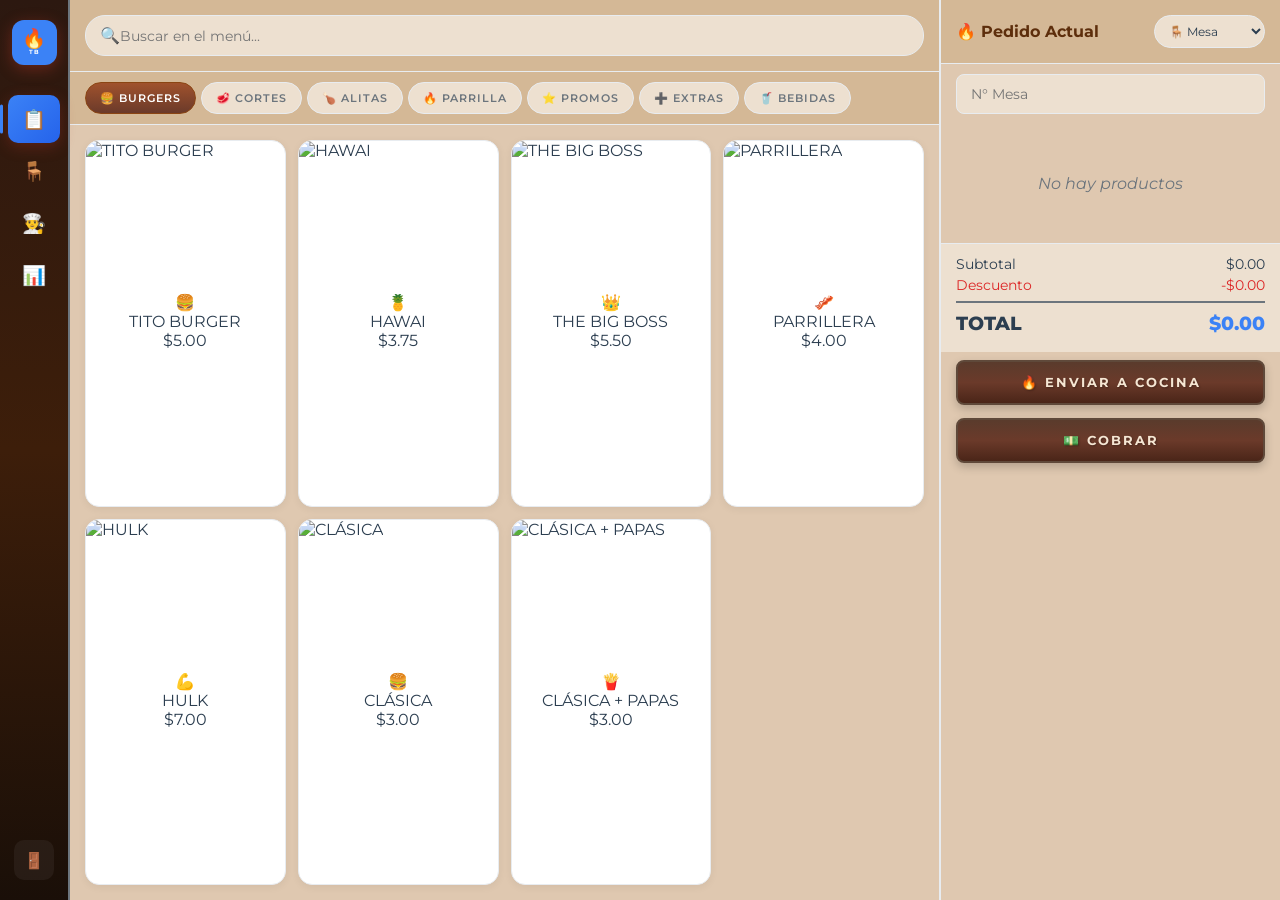
==== commit ea1fed74: "TITO BURGER FINAL FINAL" ====
--- a/index.html
+++ b/index.html
@@ -6,6 +6,29 @@
     <title>TITO BURGER · Caja</title>
     <link href="https://fonts.googleapis.com/css2?family=Montserrat:wght@300;400;500;600;700;800;900&display=swap" rel="stylesheet">
     <link rel="stylesheet" href="estilos.css">
+    <style>
+        /* ============================================
+           COLORES ESTILO COCINA - FONDOS GRISES CLAROS
+           PALETA FRÍA PROFESIONAL
+        ============================================ */
+        :root {
+            --fire: #3b82f6;
+            --fire-dark: #2563eb;
+            --wood: #6c757d;
+            --wood-light: #8c959f;
+            --cream: #f8f9fa;
+            --white: #ffffff;
+            --dark: #1a1a2e;
+            --text: #2c3e50;
+            --text-light: #6c757d;
+            --border: #e8ecf0;
+            --danger: #dc2626;
+            --warning: #f59e0b;
+            --success: #10b981;
+            --bg: #f5f7fa;
+            --card: #ffffff;
+        }
+    </style>
 </head>
 <body>
     <div class="pos-premium">
@@ -79,7 +102,7 @@
 <div id="efectivoSection" style="display:none;">
     <input type="number" id="montoRecibido" placeholder="💵 Monto recibido" class="input-premium" oninput="calcularCambioPOS()">
     <div id="cambioDisplay" style="text-align:center;font-size:1.2rem;font-weight:700;margin:8px 0;display:none;">
-        Cambio: <span id="cambioValor" style="color:#27ae60;">$0.00</span>
+        Cambio: <span id="cambioValor" style="color:#10b981;">$0.00</span>
     </div>
 </div>
            <button class="btn-cocina-premium" onclick="enviarACocinaPOS()" style="width:calc(100% - 30px);margin:8px 15px;">
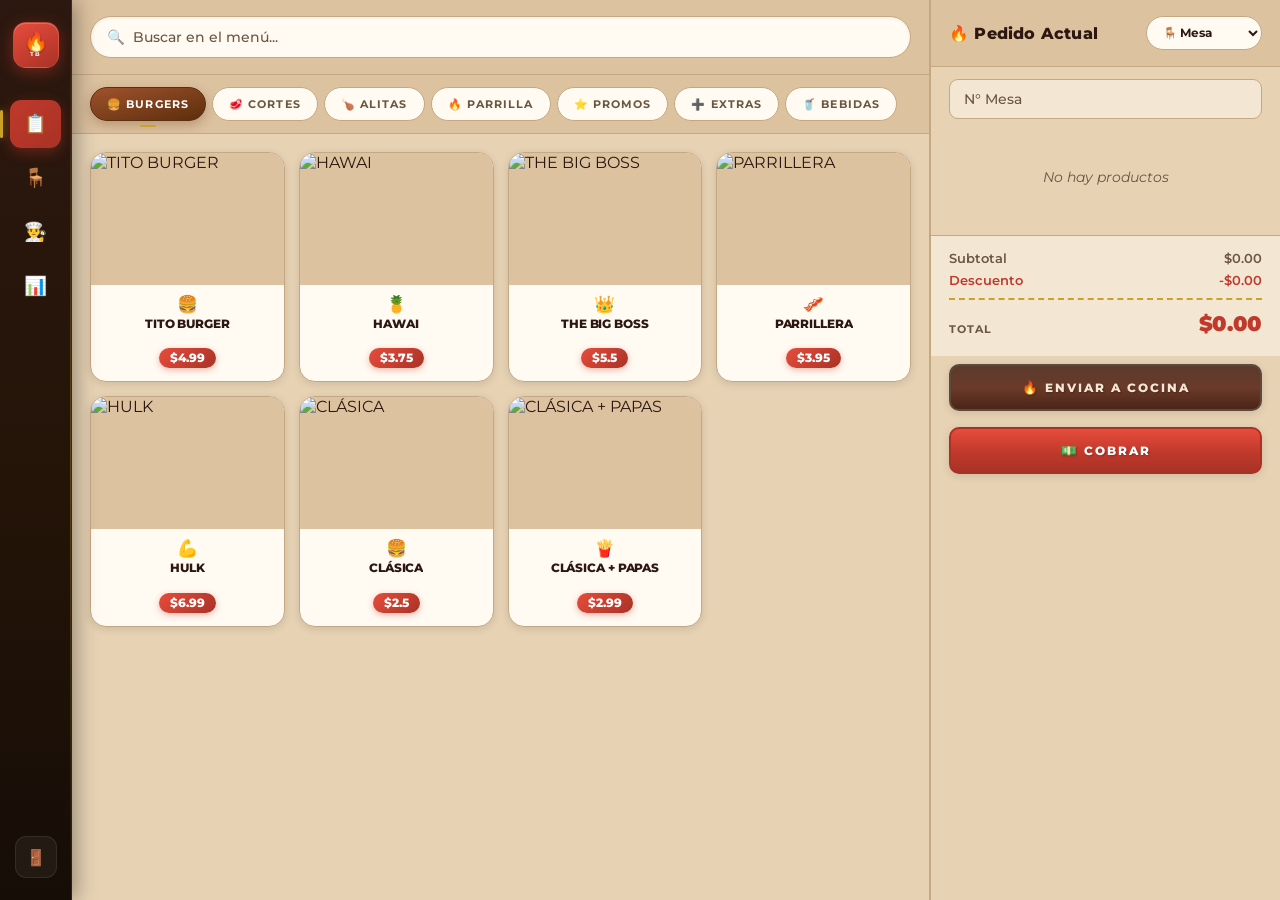
==== commit 92075239: "MARKETPOS_TERMINADO" ====
--- a/index.html
+++ b/index.html
@@ -3,49 +3,29 @@
 <head>
     <meta charset="UTF-8">
     <meta name="viewport" content="width=device-width, initial-scale=1.0, user-scalable=no">
+    <meta name="description" content="Sistema de punto de venta TITO BURGER — toma de pedidos, mesas y cobro.">
+    <meta name="theme-color" content="#160d07">
+    <link rel="icon" href="data:image/svg+xml,%3Csvg xmlns='http://www.w3.org/2000/svg' viewBox='0 0 100 100'%3E%3Ctext y='.9em' font-size='90'%3E%F0%9F%94%A5%3C/text%3E%3C/svg%3E">
     <title>TITO BURGER · Caja</title>
     <link href="https://fonts.googleapis.com/css2?family=Montserrat:wght@300;400;500;600;700;800;900&display=swap" rel="stylesheet">
     <link rel="stylesheet" href="estilos.css">
-    <style>
-        /* ============================================
-           COLORES ESTILO COCINA - FONDOS GRISES CLAROS
-           PALETA FRÍA PROFESIONAL
-        ============================================ */
-        :root {
-            --fire: #3b82f6;
-            --fire-dark: #2563eb;
-            --wood: #6c757d;
-            --wood-light: #8c959f;
-            --cream: #f8f9fa;
-            --white: #ffffff;
-            --dark: #1a1a2e;
-            --text: #2c3e50;
-            --text-light: #6c757d;
-            --border: #e8ecf0;
-            --danger: #dc2626;
-            --warning: #f59e0b;
-            --success: #10b981;
-            --bg: #f5f7fa;
-            --card: #ffffff;
-        }
-    </style>
 </head>
 <body>
     <div class="pos-premium">
         <!-- SIDEBAR -->
-     <aside class="sidebar-premium">
-    <div class="sb-logo">
-        <span class="sb-icon">🔥</span>
-        <span class="sb-text">TB</span>
-    </div>
-    <nav class="sb-nav">
-        <button class="sb-btn active" onclick="switchView('menu')" title="Menú">📋</button>
-        <button class="sb-btn" onclick="switchView('mesas')" title="Mesas">🪑</button>
-        <button class="sb-btn" onclick="switchView('cocina')" title="Cocina">👨‍🍳</button>
-        <button class="sb-btn" onclick="toggleDashboard()" title="Dashboard">📊</button>
-    </nav>
-    <button class="sb-logout" onclick="logout()">🚪</button>
-</aside>
+        <aside class="sidebar-premium" aria-label="Navegación principal">
+            <div class="sb-logo" aria-hidden="true">
+                <span class="sb-icon">🔥</span>
+                <span class="sb-text">TB</span>
+            </div>
+            <nav class="sb-nav">
+                <button class="sb-btn active" onclick="switchView('menu')" title="Menú" aria-label="Menú">📋</button>
+                <button class="sb-btn" onclick="switchView('mesas')" title="Mesas" aria-label="Mesas">🪑</button>
+                <button class="sb-btn" onclick="switchView('cocina')" title="Cocina" aria-label="Cocina">👨‍🍳</button>
+                <button class="sb-btn" onclick="toggleDashboard()" title="Dashboard" aria-label="Dashboard">📊</button>
+            </nav>
+            <button class="sb-logout" onclick="logout()" title="Cerrar sesión" aria-label="Cerrar sesión">🚪</button>
+        </aside>
 
         <!-- MAIN -->
         <main class="main-premium">
@@ -55,11 +35,11 @@
                 <div class="menu-panel-premium">
                     <div class="menu-panel-header">
                         <div class="search-box-premium">
-                            <span>🔍</span>
-                            <input type="text" id="searchInput" placeholder="Buscar en el menú..." oninput="buscarProductoLive()">
+                            <span aria-hidden="true">🔍</span>
+                            <input type="text" id="searchInput" placeholder="Buscar en el menú..." aria-label="Buscar en el menú" oninput="buscarProductoLive()">
                         </div>
                     </div>
-                    <div class="categories-row-premium" id="categoryTabs">
+                    <div class="categories-row-premium" id="categoryTabs" role="tablist" aria-label="Categorías del menú">
                         <button class="cat-btn active" onclick="changeCategory('hamburguesas', this)">🍔 Burgers</button>
                         <button class="cat-btn" onclick="changeCategory('cortes', this)">🥩 Cortes</button>
                         <button class="cat-btn" onclick="changeCategory('alitas', this)">🍗 Alitas</button>
@@ -75,14 +55,14 @@
                 <div class="cart-panel-premium">
                     <div class="cart-panel-header">
                         <h3>🔥 Pedido Actual</h3>
-                        <select id="tipoPedidoPOS" class="select-premium">
+                        <select id="tipoPedidoPOS" class="select-premium" aria-label="Tipo de pedido">
                             <option value="mesa">🪑 Mesa</option>
                             <option value="llevar">🛵 Recoger</option>
                             <option value="delivery">🚀 Delivery</option>
                         </select>
                     </div>
                     <div class="cart-mesa-input">
-                        <input type="number" id="mesaInputPOS" placeholder="N° Mesa" class="input-premium">
+                        <input type="number" id="mesaInputPOS" placeholder="N° Mesa" class="input-premium" aria-label="Número de mesa">
                     </div>
                     <div class="cart-items-premium" id="cartItems">
                         <p class="cart-empty">No hay productos</p>
@@ -99,18 +79,19 @@
                         <input type="email" id="facturaEmail" placeholder="Email para enviar factura" class="input-premium">
                         <input type="text" id="facturaDireccion" placeholder="Dirección" class="input-premium">
                     </div>
-<div id="efectivoSection" style="display:none;">
-    <input type="number" id="montoRecibido" placeholder="💵 Monto recibido" class="input-premium" oninput="calcularCambioPOS()">
-    <div id="cambioDisplay" style="text-align:center;font-size:1.2rem;font-weight:700;margin:8px 0;display:none;">
-        Cambio: <span id="cambioValor" style="color:#10b981;">$0.00</span>
-    </div>
-</div>
-           <button class="btn-cocina-premium" onclick="enviarACocinaPOS()" style="width:calc(100% - 30px);margin:8px 15px;">
-    🔥 ENVIAR A COCINA
-</button>
-<button class="btn-cocina-premium" onclick="cobrarPOS()" style="width:calc(100% - 30px);margin:5px 15px 15px;">
-    💵 COBRAR
-</button>
+                    <div id="efectivoSection" style="display:none;">
+                        <input type="number" id="montoRecibido" placeholder="💵 Monto recibido" class="input-premium" oninput="calcularCambioPOS()">
+                        <div id="cambioDisplay" style="text-align:center;font-size:1.2rem;font-weight:700;margin:8px 0;display:none;">
+                            Cambio: <span id="cambioValor" style="color:#27ae60;">$0.00</span>
+                        </div>
+                    </div>
+
+                    <button class="btn-cocina-premium btn-secondary" onclick="enviarACocinaPOS()">
+                        🔥 ENVIAR A COCINA
+                    </button>
+                    <button class="btn-cocina-premium btn-primary" onclick="cobrarPOS()">
+                        💵 COBRAR
+                    </button>
                 </div>
             </div>
 
@@ -130,8 +111,5 @@
         emailjs.init('WopHgNwctZJCExy_g');
     </script>
     <script src="app.js"></script>
-    <script>
-    document.getElementById('clienteFactura').style.display = 'none';
-</script>
 </body>
 </html>
--- a/estilos.css
+++ b/estilos.css
@@ -1,223 +1,609 @@
 /* ============================================ */
-/* TITO BURGER - ESTILO PARRILLERO RÚSTICO */
+/* TITO BURGER · POS — PARRILLERO PREMIUM        */
 /* ============================================ */
 
 :root {
+    --char-950: #160d07;
+    --char-900: #241408;
+    --char-850: #2c1810;
+    --wood: #8b4513;
+    --wood-light: #a0522d;
+    --wood-dark: #5d2e0c;
     --fire: #c0392b;
     --fire-dark: #a93226;
     --fire-light: #e74c3c;
-    --wood: #8b4513;
-    --wood-light: #a0522d;
-    --wood-dark: #5d2e0c;
-    --cream: #fdf5e6;
-    --white: #ffffff;
-    --dark: #2c1810;
-    --text: #3d2b1f;
-    --text-light: #8b7355;
+    --brass: #c9a227;
+    --brass-soft: #e3c25c;
+    --surface-base: #b08a5e;
+    --surface-panel: #e7d2b4;
+    --surface-panel-deep: #ddc2a0;
+    --surface-card: #fffaf2;
+    --surface-input: #f3e7d4;
+    --ink: #2c1810;
+    --ink-soft: #6b5640;
     --border: #c4a882;
+    --line: rgba(93, 46, 12, 0.18);
+    --success: #27ae60;
     --danger: #c0392b;
-    --success: #27ae60;
     --warning: #e67e22;
-    --ash: #dcc8ad;
+    --shadow-sm: 0 2px 8px rgba(22, 13, 7, 0.12);
+    --shadow-md: 0 8px 24px rgba(22, 13, 7, 0.18);
+    --shadow-lg: 0 14px 38px rgba(22, 13, 7, 0.28);
 }
 
 * { margin: 0; padding: 0; box-sizing: border-box; }
-body { font-family: 'Montserrat', sans-serif; background: #c8ad8a; color: var(--text); overflow: hidden; }
+
+body {
+    font-family: 'Montserrat', sans-serif;
+    background: radial-gradient(ellipse at top left, rgba(255,255,255,0.06), transparent 55%),
+                linear-gradient(165deg, var(--surface-base) 0%, #a07c52 100%);
+    color: var(--ink);
+    overflow: hidden;
+    height: 100vh;
+}
+
+::selection { background: var(--brass); color: var(--char-950); }
+:focus-visible {
+    outline: 2px solid var(--brass);
+    outline-offset: 2px;
+    border-radius: 4px;
+}
+
 .pos-premium { display: flex; height: 100vh; }
 
 /* ============================================ */
-/* SIDEBAR PRO */
+/* SIDEBAR                                       */
 /* ============================================ */
 .sidebar-premium {
-    width: 70px; 
-    background: linear-gradient(180deg, #2c1810 0%, #3d1e0a 50%, #1a0f08 100%);
+    width: 72px;
+    background: linear-gradient(180deg, var(--char-850) 0%, var(--char-900) 55%, var(--char-950) 100%);
     display: flex; flex-direction: column;
-    align-items: center; padding: 20px 0; flex-shrink: 0;
-    border-right: 2px solid var(--wood);
-    box-shadow: 2px 0 15px rgba(0,0,0,0.3);
-}
-.sb-logo { 
-    text-align: center; margin-bottom: 30px;
-    background: var(--fire); width: 45px; height: 45px;
-    border-radius: 12px; display: flex; flex-direction: column;
+    align-items: center; padding: 22px 0; flex-shrink: 0;
+    border-right: 1px solid rgba(201, 162, 39, 0.15);
+    box-shadow: 4px 0 20px rgba(0,0,0,0.35);
+    position: relative;
+    z-index: 10;
+}
+.sidebar-premium::after {
+    content: '';
+    position: absolute; top: 0; right: 0; bottom: 0; width: 1px;
+    background: linear-gradient(180deg, transparent, var(--brass) 50%, transparent);
+    opacity: 0.35;
+}
+.sb-logo {
+    text-align: center; margin-bottom: 32px;
+    background: linear-gradient(150deg, var(--fire-light), var(--fire-dark));
+    width: 46px; height: 46px;
+    border-radius: 13px; display: flex; flex-direction: column;
     align-items: center; justify-content: center;
-    box-shadow: 0 4px 15px rgba(192,57,43,0.4);
-}
-.sb-icon { color: var(--white); font-size: 1.2rem; display: block; line-height: 1; }
-.sb-text { color: var(--white); font-size: 0.4rem; letter-spacing: 1px; line-height: 1.1; display: block; font-weight: 700; }
-.sb-nav { display: flex; flex-direction: column; gap: 4px; flex: 1; width: 100%; padding: 0 8px; }
+    box-shadow: 0 4px 16px rgba(192,57,43,0.45), inset 0 1px 0 rgba(255,255,255,0.2);
+    border: 1px solid rgba(255,255,255,0.08);
+}
+.sb-icon { color: #fff; font-size: 1.2rem; display: block; line-height: 1; filter: drop-shadow(0 1px 1px rgba(0,0,0,0.3)); }
+.sb-text { color: rgba(255,255,255,0.92); font-size: 0.4rem; letter-spacing: 1.5px; line-height: 1.2; display: block; font-weight: 800; }
+
+.sb-nav { display: flex; flex-direction: column; gap: 6px; flex: 1; width: 100%; padding: 0 10px; }
 .sb-btn {
-    width: 100%; height: 48px; background: transparent; border: none; 
-    color: #a08060; font-size: 1.2rem; cursor: pointer; transition: all 0.3s;
-    border-radius: 10px; display: flex; align-items: center; justify-content: center;
+    width: 100%; height: 48px; background: transparent; border: none;
+    color: #9c8266; font-size: 1.15rem; cursor: pointer;
+    transition: color 0.25s ease, background 0.25s ease, transform 0.15s ease;
+    border-radius: 11px; display: flex; align-items: center; justify-content: center;
     position: relative;
 }
-.sb-btn:hover { background: rgba(255,255,255,0.05); color: var(--fire-light); }
-.sb-btn.active { 
-    background: linear-gradient(135deg, var(--fire), var(--fire-dark)); 
-    color: var(--white); 
-    box-shadow: 0 4px 15px rgba(192,57,43,0.3);
+.sb-btn:hover { background: rgba(255,255,255,0.06); color: var(--fire-light); }
+.sb-btn:active { transform: scale(0.94); }
+.sb-btn.active {
+    background: linear-gradient(135deg, var(--fire), var(--fire-dark));
+    color: #fff;
+    box-shadow: 0 4px 14px rgba(192,57,43,0.4);
 }
 .sb-btn::before {
-    content: ''; position: absolute; left: -8px; top: 50%; transform: translateY(-50%);
-    width: 3px; height: 0; background: var(--fire); border-radius: 3px;
-    transition: all 0.3s;
-}
-.sb-btn.active::before { height: 60%; }
-.sb-logout { 
-    background: rgba(255,255,255,0.05); border: none; color: #a08060; 
+    content: ''; position: absolute; left: -10px; top: 50%; transform: translateY(-50%);
+    width: 3px; height: 0; background: var(--brass); border-radius: 3px;
+    box-shadow: 0 0 8px rgba(201,162,39,0.7);
+    transition: height 0.25s ease;
+}
+.sb-btn.active::before { height: 58%; }
+
+.sb-logout {
+    background: rgba(255,255,255,0.05); border: 1px solid rgba(255,255,255,0.08); color: #9c8266;
     font-size: 1rem; cursor: pointer; margin-top: auto;
-    width: 40px; height: 40px; border-radius: 10px;
+    width: 42px; height: 42px; border-radius: 11px;
     display: flex; align-items: center; justify-content: center;
-    transition: all 0.3s;
-}
-.sb-logout:hover { background: rgba(192,57,43,0.3); color: var(--fire); }
-
-/* ============================================ */
-/* MAIN */
-/* ============================================ */
-.main-premium { flex: 1; overflow: hidden; background: #c8ad8a; }
+    transition: all 0.25s ease;
+}
+.sb-logout:hover { background: rgba(192,57,43,0.25); color: var(--fire-light); border-color: rgba(192,57,43,0.4); }
+
+/* ============================================ */
+/* MAIN / LAYOUT                                 */
+/* ============================================ */
+.main-premium { flex: 1; overflow: hidden; }
 .pos-layout-premium { display: flex; height: 100vh; }
 
 /* ============================================ */
-/* MENU PANEL */
-/* ============================================ */
-.menu-panel-premium { flex: 1.5; display: flex; flex-direction: column; background: #dfc8b0; border-right: 1px solid var(--border); }
-.menu-panel-header { padding: 15px; border-bottom: 1px solid var(--border); background: #d4b896; }
-.search-box-premium { display: flex; align-items: center; background: #ede0d0; padding: 10px 14px; border: 1px solid var(--border); border-radius: 20px; }
-.search-box-premium input { flex: 1; border: none; background: none; font-size: 0.85rem; outline: none; font-family: 'Montserrat', sans-serif; color: var(--text); }
-
-/* ============================================ */
-/* CATEGORÍAS */
-/* ============================================ */
-.categories-row-premium { display: flex; gap: 5px; padding: 10px 15px; overflow-x: auto; border-bottom: 1px solid var(--border); background: #d4b896; }
+/* PANEL DE MENÚ                                 */
+/* ============================================ */
+.menu-panel-premium {
+    flex: 1.5; display: flex; flex-direction: column;
+    background: var(--surface-panel);
+    border-right: 1px solid var(--border);
+    overflow: hidden;
+}
+.menu-panel-header {
+    padding: 16px 18px; border-bottom: 1px solid var(--border);
+    background: var(--surface-panel-deep);
+    flex-shrink: 0;
+}
+.search-box-premium {
+    display: flex; align-items: center; gap: 8px;
+    background: var(--surface-card); padding: 11px 16px;
+    border: 1px solid var(--border); border-radius: 24px;
+    box-shadow: inset 0 1px 3px rgba(93,46,12,0.08);
+    transition: border-color 0.2s ease, box-shadow 0.2s ease;
+}
+.search-box-premium:focus-within {
+    border-color: var(--brass);
+    box-shadow: inset 0 1px 3px rgba(93,46,12,0.08), 0 0 0 3px rgba(201,162,39,0.15);
+}
+.search-box-premium span { font-size: 0.9rem; opacity: 0.6; }
+.search-box-premium input {
+    flex: 1; border: none; background: none; font-size: 0.88rem; outline: none;
+    font-family: 'Montserrat', sans-serif; font-weight: 500; color: var(--ink);
+}
+.search-box-premium input::placeholder { color: var(--ink-soft); }
+
+/* ============================================ */
+/* CATEGORÍAS                                    */
+/* ============================================ */
+.categories-row-premium {
+    display: flex; gap: 6px; padding: 12px 18px;
+    overflow-x: auto; border-bottom: 1px solid var(--border);
+    background: var(--surface-panel-deep);
+    flex-shrink: 0;
+}
 .categories-row-premium::-webkit-scrollbar { display: none; }
-.cat-btn { padding: 8px 14px; background: #ede0d0; border: 1px solid var(--border); color: var(--text-light); font-size: 0.7rem; font-weight: 600; white-space: nowrap; cursor: pointer; letter-spacing: 1px; text-transform: uppercase; transition: all 0.3s; font-family: 'Montserrat', sans-serif; border-radius: 20px; }
-.cat-btn.active { background: linear-gradient(180deg, #a0522d, #6b3a2a); color: var(--white); border-color: #8b4513; }
-.cat-btn:hover { border-color: var(--wood); color: var(--wood); }
-
-/* ============================================ */
-/* PRODUCTOS PRO */
-/* ============================================ */
-.products-grid-premium { display: grid; grid-template-columns: repeat(auto-fill, minmax(180px, 1fr)); gap: 12px; padding: 15px; overflow-y: auto; flex: 1; }
+.cat-btn {
+    padding: 9px 16px; background: var(--surface-card);
+    border: 1px solid var(--border); color: var(--ink-soft);
+    font-size: 0.68rem; font-weight: 700; white-space: nowrap; cursor: pointer;
+    letter-spacing: 1.1px; text-transform: uppercase;
+    transition: all 0.25s ease; font-family: 'Montserrat', sans-serif;
+    border-radius: 22px; position: relative;
+}
+.cat-btn:hover { border-color: var(--wood); color: var(--wood-dark); transform: translateY(-1px); }
+.cat-btn.active {
+    background: linear-gradient(165deg, var(--wood-light), var(--wood-dark));
+    color: #fff; border-color: var(--wood-dark);
+    box-shadow: 0 4px 12px rgba(93,46,12,0.3);
+}
+.cat-btn.active::after {
+    content: ''; position: absolute; left: 50%; bottom: -7px; transform: translateX(-50%);
+    width: 16px; height: 2px; background: var(--brass); border-radius: 2px;
+}
+
+/* ============================================ */
+/* GRID DE PRODUCTOS                             */
+/* ============================================ */
+.products-grid-premium {
+    display: grid; grid-template-columns: repeat(auto-fill, minmax(176px, 1fr));
+    gap: 14px; padding: 18px; overflow-y: auto; flex: 1;
+    align-content: start;
+}
+
 .product-card-pos {
-    background: var(--white); border: 1px solid var(--border); border-radius: 14px;
-    overflow: hidden; cursor: pointer; transition: all 0.3s; box-shadow: 0 2px 8px rgba(0,0,0,0.06);
-    position: relative;
-}
-.product-card-pos:hover { box-shadow: 0 8px 25px rgba(0,0,0,0.15); transform: translateY(-3px); }
+    background: var(--surface-card); border: 1px solid var(--border); border-radius: 16px;
+    overflow: hidden; cursor: pointer;
+    transition: transform 0.25s ease, box-shadow 0.25s ease, border-color 0.25s ease;
+    box-shadow: var(--shadow-sm);
+    position: relative; display: flex; flex-direction: column;
+}
+.product-card-pos:hover { box-shadow: var(--shadow-md); transform: translateY(-3px); border-color: var(--brass); }
 .product-card-pos:active { transform: scale(0.97); }
 
-.product-img-container { position: relative; width: 100%; height: 140px; overflow: hidden; }
-.product-img { width: 100%; height: 100%; object-fit: cover; transition: all 0.4s ease; }
+.product-img-container { position: relative; width: 100%; height: 132px; overflow: hidden; background: var(--surface-panel-deep); flex-shrink: 0; }
+.product-img { width: 100%; height: 100%; object-fit: cover; transition: filter 0.4s ease, transform 0.4s ease; display: block; }
 .product-img-overlay {
-    position: absolute; top: 0; left: 0; right: 0; bottom: 0;
-    background: rgba(0,0,0,0); display: flex; align-items: center; justify-content: center;
-    transition: all 0.3s ease; font-size: 1rem; font-weight: 700; color: transparent;
-    letter-spacing: 1px; text-transform: uppercase;
-}
-.product-card-pos:hover .product-img { filter: blur(3px) brightness(0.5); transform: scale(1.08); }
-.product-card-pos:hover .product-img-overlay { background: rgba(88, 87, 85, 0.432); color: var(--white); }
-
-.product-price-tag {
-    position: absolute; top: 10px; right: 10px;
-    background: var(--fire); color: var(--white);
-    padding: 5px 10px; border-radius: 20px;
-    font-weight: 800; font-size: 0.85rem;
-    box-shadow: 0 2px 6px rgba(0,0,0,0.3); z-index: 2;
-}
-
-.product-info-pos { padding: 12px 10px; text-align: center; }
-.product-name-pro {
-    font-weight: 800; font-size: 0.85rem; color: var(--dark);
-    letter-spacing: -0.3px; line-height: 1.2; margin-bottom: 4px;
+    position: absolute; inset: 0;
+    background: rgba(22,13,7,0); display: flex; align-items: center; justify-content: center;
+    transition: background 0.3s ease, color 0.3s ease;
+    color: transparent;
+}
+.product-img-overlay span {
+    width: 38px; height: 38px; border-radius: 50%;
+    background: var(--fire); color: #fff;
+    display: flex; align-items: center; justify-content: center;
+    font-size: 1.3rem; font-weight: 700; line-height: 1;
+    box-shadow: 0 4px 14px rgba(192,57,43,0.5);
+    transform: scale(0.6); opacity: 0;
+    transition: transform 0.25s ease, opacity 0.25s ease;
+}
+.product-card-pos:hover .product-img { filter: brightness(0.55); transform: scale(1.08); }
+.product-card-pos:hover .product-img-overlay { background: rgba(22,13,7,0.35); }
+.product-card-pos:hover .product-img-overlay span { transform: scale(1); opacity: 1; }
+
+.product-info-pos { padding: 11px 12px 13px; text-align: center; display: flex; flex-direction: column; align-items: center; gap: 3px; flex: 1; }
+.product-info-pos .emoji { font-size: 1.05rem; line-height: 1; }
+.product-info-pos .nombre {
+    font-weight: 800; font-size: 0.78rem; color: var(--ink);
+    letter-spacing: -0.1px; line-height: 1.25;
     text-transform: uppercase;
-}
-.product-emoji-pro { font-size: 1rem; }
-
-/* ============================================ */
-/* CART PANEL */
+    display: -webkit-box; -webkit-line-clamp: 2; -webkit-box-orient: vertical;
+    overflow: hidden; min-height: 2.2em;
+}
+.product-info-pos .precio {
+    margin-top: 2px; display: inline-block;
+    background: linear-gradient(135deg, var(--fire-light), var(--fire-dark));
+    color: #fff; font-weight: 800; font-size: 0.72rem;
+    padding: 3px 11px; border-radius: 20px;
+    box-shadow: 0 2px 6px rgba(192,57,43,0.35);
+}
+
+/* ============================================ */
+/* PANEL DEL CARRITO                             */
 /* ============================================ */
 .cart-panel-premium {
-    width: 340px; display: flex; flex-direction: column;
-    background: #dfc8b0; flex-shrink: 0; border-left: 1px solid var(--border); max-height: 100vh;
-}
-.cart-panel-header { display: flex; justify-content: space-between; align-items: center; padding: 15px; border-bottom: 1px solid var(--border); background: #d4b896; flex-shrink: 0; }
-.cart-panel-header h3 { color: var(--wood-dark); font-size: 1rem; font-weight: 700; }
-.select-premium { padding: 7px 10px; border: 1px solid var(--border); font-size: 0.75rem; font-family: 'Montserrat', sans-serif; background: #ede0d0; color: var(--text); cursor: pointer; border-radius: 20px; }
-.cart-mesa-input { padding: 10px 15px; flex-shrink: 0; }
-.input-premium { width: 100%; padding: 11px 14px; border: 1px solid var(--border); font-size: 0.85rem; font-family: 'Montserrat', sans-serif; outline: none; background: #ede0d0; color: var(--text); border-radius: 8px; }
-.input-premium:focus { border-color: var(--wood); }
-
-.cart-items-premium { overflow-y: auto !important; -webkit-overflow-scrolling: touch; flex-shrink: 1; min-height: 60px; max-height: 180px; padding: 10px 15px; }
-.cart-empty { text-align: center; color: var(--text-light); padding: 40px 0; font-style: italic; }
-.cart-item-pos { display: flex; justify-content: space-between; align-items: center; padding: 10px 0; border-bottom: 1px solid var(--border); }
-.cart-item-pos .info strong { font-size: 0.85rem; display: block; color: var(--text); }
-.cart-item-pos .info span { font-size: 0.7rem; color: var(--text-light); }
-.cart-item-pos .qty { display: flex; align-items: center; gap: 6px; }
-.btn-qty-pos { width: 26px; height: 26px; border: 1px solid var(--border); background: #ede0d0; color: var(--text); cursor: pointer; font-size: 0.9rem; font-weight: 700; border-radius: 6px; transition: all 0.2s; }
-.btn-qty-pos:hover { background: var(--wood); color: white; border-color: var(--wood); }
-
-/* ============================================ */
-/* TOTALES */
-/* ============================================ */
-.cart-totals-premium { padding: 12px 15px; border-top: 1px solid var(--border); background: #ede0d0; flex-shrink: 0; }
-.cart-row { display: flex; justify-content: space-between; margin-bottom: 5px; font-size: 0.85rem; }
+    width: 350px; display: flex; flex-direction: column;
+    background: var(--surface-panel); flex-shrink: 0;
+    border-left: 1px solid var(--border); max-height: 100vh;
+    overflow: hidden;
+}
+.cart-panel-header {
+    display: flex; justify-content: space-between; align-items: center;
+    padding: 16px 18px; border-bottom: 1px solid var(--border);
+    background: var(--surface-panel-deep); flex-shrink: 0;
+}
+.cart-panel-header h3 {
+    color: var(--char-850); font-size: 0.98rem; font-weight: 800;
+    letter-spacing: 0.2px;
+}
+.select-premium {
+    padding: 8px 12px; border: 1px solid var(--border); font-size: 0.72rem;
+    font-weight: 700; font-family: 'Montserrat', sans-serif;
+    background: var(--surface-card); color: var(--ink); cursor: pointer; border-radius: 20px;
+}
+.cart-mesa-input { padding: 12px 18px 0; flex-shrink: 0; }
+.input-premium {
+    width: 100%; padding: 11px 14px; border: 1px solid var(--border);
+    font-size: 0.85rem; font-weight: 500; font-family: 'Montserrat', sans-serif;
+    outline: none; background: var(--surface-input); color: var(--ink); border-radius: 9px;
+    transition: border-color 0.2s ease, box-shadow 0.2s ease;
+}
+.input-premium::placeholder { color: var(--ink-soft); }
+.input-premium:focus { border-color: var(--brass); box-shadow: 0 0 0 3px rgba(201,162,39,0.15); }
+
+.cart-items-premium {
+    overflow-y: auto; -webkit-overflow-scrolling: touch;
+    flex-shrink: 1; min-height: 64px; max-height: 184px; padding: 8px 18px;
+}
+.cart-empty { text-align: center; color: var(--ink-soft); padding: 42px 0; font-style: italic; font-size: 0.85rem; }
+
+.cart-item-pos {
+    display: flex; justify-content: space-between; align-items: center;
+    padding: 11px 0; border-bottom: 1px dashed var(--line);
+}
+.cart-item-pos:last-child { border-bottom: none; }
+.cart-item-pos .info strong { font-size: 0.85rem; display: block; color: var(--ink); font-weight: 700; }
+.cart-item-pos .info span { font-size: 0.68rem; color: var(--ink-soft); text-transform: uppercase; letter-spacing: 0.4px; }
+.cart-item-pos .qty { display: flex; align-items: center; gap: 7px; }
+.cart-item-pos > span:last-child { font-weight: 800; color: var(--fire-dark); font-size: 0.85rem; min-width: 52px; text-align: right; }
+
+.btn-qty-pos {
+    width: 27px; height: 27px; border: 1px solid var(--border);
+    background: var(--surface-card); color: var(--ink); cursor: pointer;
+    font-size: 0.95rem; font-weight: 700; border-radius: 7px;
+    transition: all 0.2s ease; line-height: 1;
+}
+.btn-qty-pos:hover { background: var(--wood); color: #fff; border-color: var(--wood); }
+.btn-qty-pos:active { transform: scale(0.92); }
+
+/* ============================================ */
+/* TOTALES — estilo "ticket"                     */
+/* ============================================ */
+.cart-totals-premium {
+    padding: 14px 18px; border-top: 1px solid var(--border);
+    background: var(--surface-input); flex-shrink: 0;
+}
+.cart-row { display: flex; justify-content: space-between; margin-bottom: 6px; font-size: 0.84rem; color: var(--ink-soft); font-weight: 600; }
 .cart-row.discount { color: var(--danger); }
-.cart-row.cart-total { font-size: 1.2rem; font-weight: 800; margin-top: 8px; padding-top: 8px; border-top: 2px solid var(--wood); }
+.cart-row.cart-total {
+    font-size: 1.3rem; font-weight: 900; margin-top: 10px; padding-top: 11px;
+    border-top: 2px dashed var(--brass); color: var(--ink);
+    letter-spacing: -0.3px;
+}
+.cart-row.cart-total span:first-child { text-transform: uppercase; font-size: 0.7rem; align-self: flex-end; letter-spacing: 1px; color: var(--ink-soft); font-weight: 700; }
 .cart-row.cart-total span:last-child { color: var(--fire); }
 
 /* ============================================ */
-/* DATOS FACTURA */
-/* ============================================ */
-.cliente-factura { padding: 8px 15px; background: #ede0d0; overflow-y: auto; -webkit-overflow-scrolling: touch; flex-shrink: 1; max-height: 140px; }
-.cliente-factura .input-premium { margin-bottom: 6px; }
-
-/* ============================================ */
-/* BOTONES */
+/* DATOS DE FACTURA / PAGO                       */
+/* ============================================ */
+.cliente-factura {
+    padding: 10px 18px; background: var(--surface-input);
+    overflow-y: auto; -webkit-overflow-scrolling: touch;
+    flex-shrink: 1; max-height: 150px;
+}
+.cliente-factura .input-premium { margin-bottom: 7px; }
+
+#efectivoSection { padding: 0 18px; flex-shrink: 0; }
+#cambioDisplay {
+    background: var(--surface-card); border-radius: 9px; padding: 9px;
+    border: 1px solid var(--border);
+}
+
+/* ============================================ */
+/* BOTONES DE ACCIÓN                             */
 /* ============================================ */
 .btn-cocina-premium {
-    margin: 8px 15px; padding: 13px; 
+    margin: 8px 18px; padding: 14px;
+    border: 2px solid #5f493a;
+    font-size: 0.78rem; font-weight: 800; cursor: pointer;
+    letter-spacing: 2px; text-transform: uppercase;
+    font-family: 'Montserrat', sans-serif; transition: all 0.25s ease;
+    width: calc(100% - 36px); border-radius: 10px;
+    text-shadow: 1px 1px 2px rgba(0,0,0,0.25); box-shadow: var(--shadow-sm);
+    flex-shrink: 0; position: sticky; bottom: 0; z-index: 5;
     background: linear-gradient(180deg, #5a3b2c 0%, #6b3a2a 50%, #4a2518 100%);
-    color: #f5e6d3; border: 2px solid #5f493a;
-    font-size: 0.8rem; font-weight: 700; cursor: pointer;
-    letter-spacing: 2px; text-transform: uppercase;
-    font-family: 'Montserrat', sans-serif; transition: all 0.3s; 
-    width: calc(100% - 30px); border-radius: 8px;
-    text-shadow: 1px 1px 2px rgba(0,0,0,0.3); box-shadow: 0 4px 10px rgba(0,0,0,0.2);
-    flex-shrink: 0; position: sticky; bottom: 0; z-index: 5;
-}
-.btn-cocina-premium:hover { background: linear-gradient(180deg, #b5633a 0%, #7d4a2e 50%, #5d2e0c 100%); border-color: #a0522d; transform: translateY(-1px); box-shadow: 0 6px 15px rgba(0,0,0,0.3); }
-.btn-cocina-premium:active { transform: scale(0.97); background: linear-gradient(180deg, #4a2518, #3d1e0a); }
-
-/* ============================================ */
-/* MESAS VIEW */
-/* ============================================ */
-.mesas-view-premium { padding: 25px; height: 100vh; overflow-y: auto; background: #c8ad8a; }
-.mesas-view-header { display: flex; justify-content: space-between; align-items: center; margin-bottom: 25px; }
-.mesas-view-header h2 { color: var(--text); font-weight: 700; font-size: 1.3rem; }
-.btn-add-premium { padding: 10px 18px; background: linear-gradient(180deg, #a0522d, #6b3a2a); color: var(--white); border: none; font-size: 0.8rem; cursor: pointer; letter-spacing: 1px; font-family: 'Montserrat', sans-serif; font-weight: 700; border-radius: 8px; transition: all 0.3s; box-shadow: 0 3px 8px rgba(0,0,0,0.15); }
-.btn-add-premium:hover { background: linear-gradient(180deg, #b5633a, #7d4a2e); transform: translateY(-1px); }
-.mesas-grid-premium { display: grid; grid-template-columns: repeat(auto-fill, minmax(140px, 1fr)); gap: 12px; }
-.mesa-card-pos { background: #ede0d0; border: 1px solid var(--border); padding: 22px 15px; text-align: center; cursor: pointer; transition: all 0.3s; border-bottom: 3px solid #c4a882; border-radius: 8px; }
-.mesa-card-pos:hover { border-bottom-color: var(--wood); box-shadow: 0 4px 12px rgba(0,0,0,0.1); }
+    color: #f5e6d3;
+}
+.btn-cocina-premium:hover { transform: translateY(-1px); box-shadow: var(--shadow-md); filter: brightness(1.08); }
+.btn-cocina-premium:active { transform: scale(0.97); filter: brightness(0.95); }
+
+.btn-cocina-premium.btn-primary {
+    border-color: var(--fire-dark);
+    background: linear-gradient(180deg, var(--fire-light) 0%, var(--fire) 55%, var(--fire-dark) 100%);
+    color: #fff;
+}
+
+/* ============================================ */
+/* VISTA DE MESAS                                */
+/* ============================================ */
+.mesas-view-premium { padding: 28px; height: 100vh; overflow-y: auto; background: transparent; }
+.mesas-view-header { display: flex; justify-content: space-between; align-items: center; margin-bottom: 26px; }
+.mesas-view-header h2 { color: var(--char-850); font-weight: 800; font-size: 1.35rem; letter-spacing: -0.3px; }
+.btn-add-premium {
+    padding: 11px 20px;
+    background: linear-gradient(180deg, var(--wood-light), var(--wood-dark));
+    color: #fff; border: none; font-size: 0.78rem; cursor: pointer;
+    letter-spacing: 1px; font-family: 'Montserrat', sans-serif; font-weight: 700;
+    border-radius: 9px; transition: all 0.25s ease; box-shadow: var(--shadow-sm);
+}
+.btn-add-premium:hover { transform: translateY(-1px); box-shadow: var(--shadow-md); filter: brightness(1.08); }
+
+.mesas-grid-premium { display: grid; grid-template-columns: repeat(auto-fill, minmax(146px, 1fr)); gap: 14px; }
+.mesa-card-pos {
+    background: var(--surface-card); border: 1px solid var(--border);
+    padding: 24px 16px; text-align: center; cursor: pointer;
+    transition: all 0.25s ease; border-bottom: 3px solid var(--border);
+    border-radius: 12px; box-shadow: var(--shadow-sm); position: relative;
+}
+.mesa-card-pos:hover { box-shadow: var(--shadow-md); transform: translateY(-2px); }
 .mesa-card-pos.libre { border-bottom-color: var(--success); }
-.mesa-card-pos.ocupada { border-bottom-color: var(--fire); opacity: 0.8; }
-.mesa-card-pos .numero { font-size: 2.2rem; font-weight: 800; color: var(--text); }
+.mesa-card-pos.ocupada { border-bottom-color: var(--fire); }
+.mesa-card-pos .numero { font-size: 2.3rem; font-weight: 900; color: var(--ink); letter-spacing: -1px; }
 .mesa-card-pos.libre .numero { color: var(--success); }
 .mesa-card-pos.ocupada .numero { color: var(--fire); }
-.mesa-card-pos .estado { font-size: 0.7rem; text-transform: uppercase; margin-top: 5px; letter-spacing: 2px; color: var(--text-light); }
-
-/* ============================================ */
-/* SCROLLBAR */
-/* ============================================ */
-::-webkit-scrollbar { width: 5px; }
-::-webkit-scrollbar-track { background: #c8ad8a; }
-::-webkit-scrollbar-thumb { background: #a08060; border-radius: 3px; }
-::-webkit-scrollbar-thumb:hover { background: #8b5a3a; }
-
-/* ============================================ */
-/* RESPONSIVE */
+.mesa-card-pos .estado {
+    display: inline-flex; align-items: center; gap: 5px;
+    font-size: 0.65rem; text-transform: uppercase; margin-top: 6px;
+    letter-spacing: 1.6px; color: var(--ink-soft); font-weight: 700;
+}
+.mesa-card-pos.ocupada .estado::before {
+    content: ''; width: 6px; height: 6px; border-radius: 50%;
+    background: var(--fire); box-shadow: 0 0 0 0 rgba(192,57,43,0.5);
+    animation: pulse-mesa 1.8s infinite;
+}
+.mesa-card-pos.libre .estado::before {
+    content: ''; width: 6px; height: 6px; border-radius: 50%;
+    background: var(--success);
+}
+@keyframes pulse-mesa {
+    0% { box-shadow: 0 0 0 0 rgba(192,57,43,0.45); }
+    70% { box-shadow: 0 0 0 7px rgba(192,57,43,0); }
+    100% { box-shadow: 0 0 0 0 rgba(192,57,43,0); }
+}
+
+/* ============================================ */
+/* SCROLLBAR                                     */
+/* ============================================ */
+::-webkit-scrollbar { width: 6px; }
+::-webkit-scrollbar-track { background: transparent; }
+::-webkit-scrollbar-thumb { background: rgba(93,46,12,0.35); border-radius: 4px; }
+::-webkit-scrollbar-thumb:hover { background: rgba(93,46,12,0.55); }
+
+/* ============================================ */
+/* ACCESIBILIDAD — MOVIMIENTO REDUCIDO           */
+/* ============================================ */
+@media (prefers-reduced-motion: reduce) {
+    *, *::before, *::after { animation-duration: 0.001ms !important; transition-duration: 0.001ms !important; }
+}
+
+/* ============================================ */
+/* MODAL DE SABORES DE ALITAS                    */
+/* ============================================ */
+.sabor-overlay {
+    position: fixed;
+    top: 0;
+    left: 0;
+    width: 100%;
+    height: 100%;
+    background: rgba(22, 13, 7, 0.85);
+    backdrop-filter: blur(6px);
+    z-index: 9999;
+    display: flex;
+    justify-content: center;
+    align-items: center;
+    animation: fadeIn 0.3s ease;
+}
+
+@keyframes fadeIn {
+    from { opacity: 0; }
+    to { opacity: 1; }
+}
+
+.sabor-modal {
+    background: var(--surface-card);
+    border: 2px solid var(--brass);
+    border-radius: 20px;
+    padding: 32px;
+    max-width: 450px;
+    width: 90%;
+    max-height: 80vh;
+    overflow-y: auto;
+    animation: slideUp 0.3s ease;
+    box-shadow: var(--shadow-lg);
+}
+
+@keyframes slideUp {
+    from { transform: translateY(30px); opacity: 0; }
+    to { transform: translateY(0); opacity: 1; }
+}
+
+.sabor-modal-header {
+    display: flex;
+    justify-content: space-between;
+    align-items: center;
+    margin-bottom: 20px;
+    border-bottom: 2px solid var(--border);
+    padding-bottom: 15px;
+}
+
+.sabor-modal-header h3 {
+    color: var(--fire);
+    font-size: 22px;
+    font-weight: 800;
+    margin: 0;
+}
+
+.sabor-close-btn {
+    background: var(--surface-input);
+    border: 2px solid var(--border);
+    color: var(--ink);
+    width: 36px;
+    height: 36px;
+    border-radius: 50%;
+    cursor: pointer;
+    font-size: 18px;
+    display: flex;
+    align-items: center;
+    justify-content: center;
+    transition: all 0.3s;
+    font-weight: 700;
+}
+
+.sabor-close-btn:hover {
+    background: var(--danger);
+    border-color: var(--danger);
+    color: #fff;
+}
+
+.sabor-producto-info {
+    text-align: center;
+    margin-bottom: 24px;
+    background: var(--surface-input);
+    padding: 16px;
+    border-radius: 12px;
+    border: 1px solid var(--border);
+}
+
+.sabor-producto-emoji {
+    font-size: 48px;
+    display: block;
+    margin-bottom: 8px;
+}
+
+.sabor-producto-nombre {
+    font-size: 18px;
+    font-weight: 700;
+    color: var(--ink);
+}
+
+.sabor-producto-precio {
+    font-size: 16px;
+    color: var(--fire);
+    font-weight: 600;
+    margin-top: 4px;
+}
+
+.sabor-opciones {
+    display: flex;
+    flex-direction: column;
+    gap: 10px;
+}
+
+.sabor-btn {
+    background: var(--surface-input);
+    border: 2px solid var(--border);
+    color: var(--ink);
+    padding: 14px 20px;
+    border-radius: 12px;
+    cursor: pointer;
+    font-size: 15px;
+    font-weight: 600;
+    text-align: left;
+    transition: all 0.3s;
+    font-family: 'Montserrat', sans-serif;
+    display: flex;
+    align-items: center;
+    gap: 12px;
+}
+
+.sabor-btn:hover {
+    background: var(--fire);
+    border-color: var(--fire-dark);
+    color: #fff;
+    transform: translateX(5px);
+    box-shadow: var(--shadow-md);
+}
+
+.sabor-btn .sabor-icono {
+    font-size: 24px;
+    width: 40px;
+    height: 40px;
+    display: flex;
+    align-items: center;
+    justify-content: center;
+    background: var(--surface-card);
+    border-radius: 10px;
+    flex-shrink: 0;
+}
+
+/* Badge de sabor en el carrito */
+.cart-item-sabor {
+    background: rgba(192, 57, 43, 0.15);
+    color: var(--fire-dark);
+    padding: 2px 8px;
+    border-radius: 10px;
+    font-size: 10px;
+    font-weight: 600;
+    margin-left: 6px;
+    display: inline-block;
+    border: 1px solid rgba(192, 57, 43, 0.2);
+}
+
+/* Notificación toast */
+.toast-sabor {
+    position: fixed;
+    bottom: 24px;
+    right: 24px;
+    background: var(--surface-card);
+    border: 2px solid var(--success);
+    color: var(--ink);
+    padding: 14px 24px;
+    border-radius: 12px;
+    font-weight: 600;
+    font-size: 14px;
+    z-index: 9999;
+    transform: translateY(120px);
+    transition: transform 0.3s ease;
+    box-shadow: var(--shadow-lg);
+    font-family: 'Montserrat', sans-serif;
+}
+
+.toast-sabor.show {
+    transform: translateY(0);
+}
+
+/* ============================================ */
+/* RESPONSIVE                                    */
 /* ============================================ */
 @media (max-width: 1024px) {
     .pos-layout-premium { flex-direction: column; }
@@ -229,29 +615,33 @@
 @media (max-width: 768px) {
     .pos-premium { flex-direction: column; }
     .sidebar-premium {
-        width: 100%; height: 55px; flex-direction: row;
-        padding: 0 10px; align-items: center; justify-content: space-around;
+        width: 100%; height: 58px; flex-direction: row;
+        padding: 0 12px; align-items: center; justify-content: space-around;
         order: 3; position: fixed; bottom: 0; z-index: 100;
-        border-right: none; border-top: 2px solid var(--wood);
+        border-right: none; border-top: 1px solid rgba(201,162,39,0.25);
     }
+    .sidebar-premium::after { display: none; }
     .sb-logo { display: none; }
     .sb-nav { flex-direction: row; gap: 0; flex: 1; justify-content: space-around; padding: 0; }
-    .sb-btn { width: 45px; height: 45px; font-size: 1rem; }
-    .sb-btn::before, .sb-btn::after { display: none; }
+    .sb-btn { width: 46px; height: 46px; font-size: 1.05rem; }
+    .sb-btn::before { display: none; }
     .sb-logout { display: none; }
-    .main-premium { margin-bottom: 55px; }
+    .main-premium { margin-bottom: 58px; }
     .pos-layout-premium { flex-direction: column; }
     .menu-panel-premium { flex: 1; max-height: 40vh; overflow-y: auto; }
     .cart-panel-premium { width: 100%; max-height: 55vh; overflow-y: auto !important; }
     .cart-items-premium { max-height: 100px; }
     .cliente-factura { max-height: 90px; }
+    .sabor-modal { padding: 24px; }
 }
 
 @media (max-width: 480px) {
-    .products-grid-premium { grid-template-columns: repeat(2, 1fr); gap: 5px; }
-    .product-card-pos { padding: 10px 8px; }
-    .product-name-pro { font-size: 0.7rem; }
+    .products-grid-premium { grid-template-columns: repeat(2, 1fr); gap: 8px; padding: 12px; }
+    .product-info-pos { padding: 9px 8px 11px; }
+    .product-info-pos .nombre { font-size: 0.7rem; }
     .cart-panel-premium { max-height: 60vh; }
-    .sidebar-premium { height: 50px; }
-    .sb-btn { width: 38px; height: 38px; font-size: 0.9rem; }
+    .sidebar-premium { height: 52px; }
+    .sb-btn { width: 40px; height: 40px; font-size: 0.95rem; }
+    .sabor-modal { padding: 20px; }
+    .sabor-btn { padding: 12px 16px; font-size: 14px; }
 }
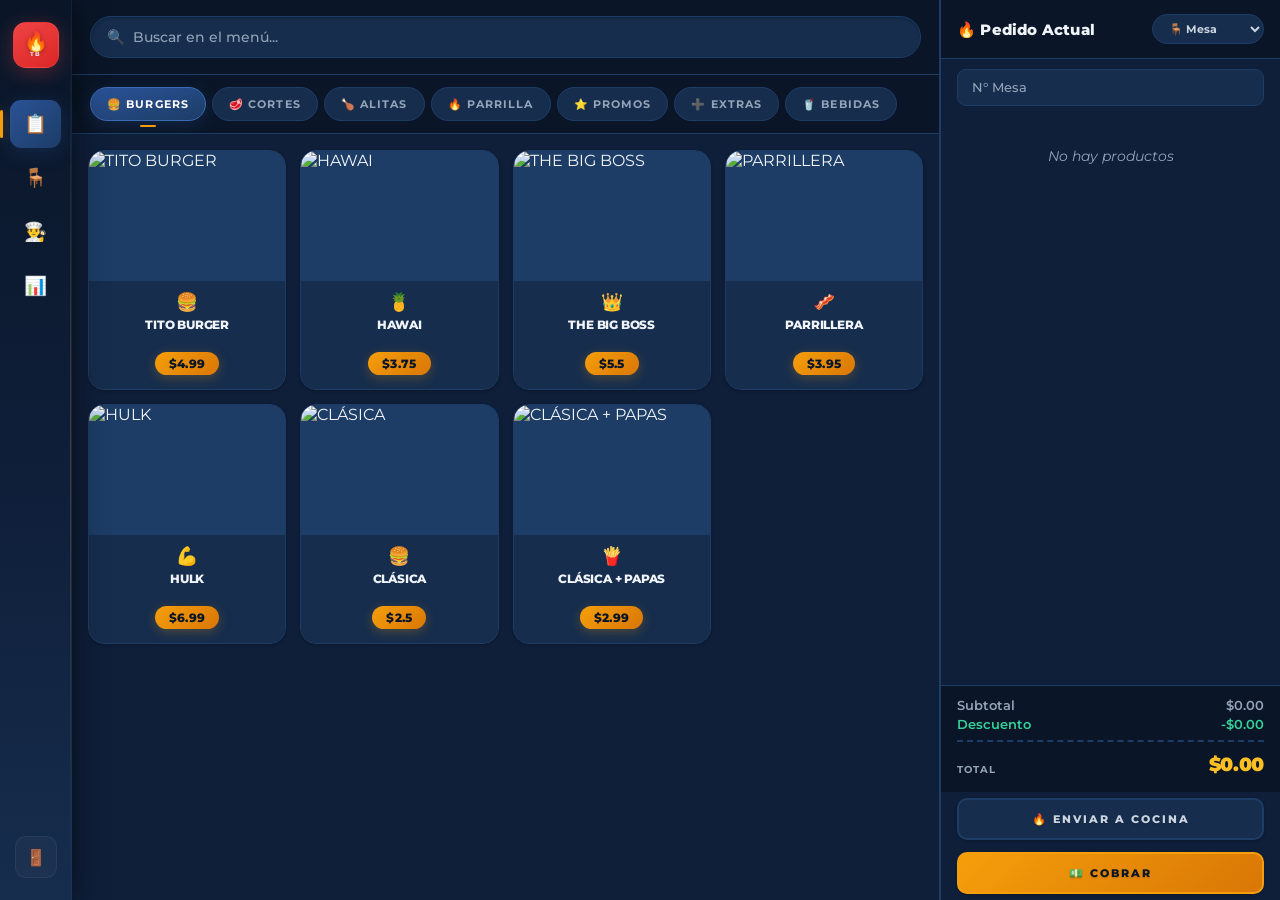
==== commit d4679bf0: "MARKETPOS_TERMIDADO2" ====
--- a/index.html
+++ b/index.html
@@ -2,9 +2,11 @@
 <html lang="es">
 <head>
     <meta charset="UTF-8">
-    <meta name="viewport" content="width=device-width, initial-scale=1.0, user-scalable=no">
+    <meta name="viewport" content="width=device-width, initial-scale=1.0, maximum-scale=1.0, user-scalable=no, viewport-fit=cover">
     <meta name="description" content="Sistema de punto de venta TITO BURGER — toma de pedidos, mesas y cobro.">
     <meta name="theme-color" content="#160d07">
+    <meta name="apple-mobile-web-app-capable" content="yes">
+    <meta name="apple-mobile-web-app-status-bar-style" content="black-translucent">
     <link rel="icon" href="data:image/svg+xml,%3Csvg xmlns='http://www.w3.org/2000/svg' viewBox='0 0 100 100'%3E%3Ctext y='.9em' font-size='90'%3E%F0%9F%94%A5%3C/text%3E%3C/svg%3E">
     <title>TITO BURGER · Caja</title>
     <link href="https://fonts.googleapis.com/css2?family=Montserrat:wght@300;400;500;600;700;800;900&display=swap" rel="stylesheet">
@@ -12,7 +14,6 @@
 </head>
 <body>
     <div class="pos-premium">
-        <!-- SIDEBAR -->
         <aside class="sidebar-premium" aria-label="Navegación principal">
             <div class="sb-logo" aria-hidden="true">
                 <span class="sb-icon">🔥</span>
@@ -27,11 +28,8 @@
             <button class="sb-logout" onclick="logout()" title="Cerrar sesión" aria-label="Cerrar sesión">🚪</button>
         </aside>
 
-        <!-- MAIN -->
         <main class="main-premium">
-            <!-- VISTA MENÚ -->
             <div class="pos-layout-premium" id="viewMenu">
-                <!-- PANEL IZQUIERDO: MENÚ -->
                 <div class="menu-panel-premium">
                     <div class="menu-panel-header">
                         <div class="search-box-premium">
@@ -51,7 +49,6 @@
                     <div class="products-grid-premium" id="productsGrid"></div>
                 </div>
 
-                <!-- PANEL DERECHO: CARRITO -->
                 <div class="cart-panel-premium">
                     <div class="cart-panel-header">
                         <h3>🔥 Pedido Actual</h3>
@@ -95,7 +92,6 @@
                 </div>
             </div>
 
-            <!-- VISTA MESAS -->
             <div class="mesas-view-premium" id="viewMesas" style="display:none;">
                 <div class="mesas-view-header">
                     <h2>🪑 Mesas del Restaurante</h2>
--- a/estilos.css
+++ b/estilos.css
@@ -1,647 +1,1540 @@
-/* ============================================ */
-/* TITO BURGER · POS — PARRILLERO PREMIUM        */
-/* ============================================ */
-
-:root {
-    --char-950: #160d07;
-    --char-900: #241408;
-    --char-850: #2c1810;
-    --wood: #8b4513;
-    --wood-light: #a0522d;
-    --wood-dark: #5d2e0c;
-    --fire: #c0392b;
-    --fire-dark: #a93226;
-    --fire-light: #e74c3c;
-    --brass: #c9a227;
-    --brass-soft: #e3c25c;
-    --surface-base: #b08a5e;
-    --surface-panel: #e7d2b4;
-    --surface-panel-deep: #ddc2a0;
-    --surface-card: #fffaf2;
-    --surface-input: #f3e7d4;
-    --ink: #2c1810;
-    --ink-soft: #6b5640;
-    --border: #c4a882;
-    --line: rgba(93, 46, 12, 0.18);
-    --success: #27ae60;
-    --danger: #c0392b;
-    --warning: #e67e22;
-    --shadow-sm: 0 2px 8px rgba(22, 13, 7, 0.12);
-    --shadow-md: 0 8px 24px rgba(22, 13, 7, 0.18);
-    --shadow-lg: 0 14px 38px rgba(22, 13, 7, 0.28);
-}
-
-* { margin: 0; padding: 0; box-sizing: border-box; }
-
-body {
-    font-family: 'Montserrat', sans-serif;
-    background: radial-gradient(ellipse at top left, rgba(255,255,255,0.06), transparent 55%),
-                linear-gradient(165deg, var(--surface-base) 0%, #a07c52 100%);
-    color: var(--ink);
-    overflow: hidden;
-    height: 100vh;
-}
-
-::selection { background: var(--brass); color: var(--char-950); }
-:focus-visible {
-    outline: 2px solid var(--brass);
-    outline-offset: 2px;
-    border-radius: 4px;
-}
-
-.pos-premium { display: flex; height: 100vh; }
-
-/* ============================================ */
-/* SIDEBAR                                       */
-/* ============================================ */
-.sidebar-premium {
-    width: 72px;
-    background: linear-gradient(180deg, var(--char-850) 0%, var(--char-900) 55%, var(--char-950) 100%);
-    display: flex; flex-direction: column;
-    align-items: center; padding: 22px 0; flex-shrink: 0;
-    border-right: 1px solid rgba(201, 162, 39, 0.15);
-    box-shadow: 4px 0 20px rgba(0,0,0,0.35);
-    position: relative;
-    z-index: 10;
-}
-.sidebar-premium::after {
-    content: '';
-    position: absolute; top: 0; right: 0; bottom: 0; width: 1px;
-    background: linear-gradient(180deg, transparent, var(--brass) 50%, transparent);
-    opacity: 0.35;
-}
-.sb-logo {
-    text-align: center; margin-bottom: 32px;
-    background: linear-gradient(150deg, var(--fire-light), var(--fire-dark));
-    width: 46px; height: 46px;
-    border-radius: 13px; display: flex; flex-direction: column;
-    align-items: center; justify-content: center;
-    box-shadow: 0 4px 16px rgba(192,57,43,0.45), inset 0 1px 0 rgba(255,255,255,0.2);
-    border: 1px solid rgba(255,255,255,0.08);
-}
-.sb-icon { color: #fff; font-size: 1.2rem; display: block; line-height: 1; filter: drop-shadow(0 1px 1px rgba(0,0,0,0.3)); }
-.sb-text { color: rgba(255,255,255,0.92); font-size: 0.4rem; letter-spacing: 1.5px; line-height: 1.2; display: block; font-weight: 800; }
-
-.sb-nav { display: flex; flex-direction: column; gap: 6px; flex: 1; width: 100%; padding: 0 10px; }
-.sb-btn {
-    width: 100%; height: 48px; background: transparent; border: none;
-    color: #9c8266; font-size: 1.15rem; cursor: pointer;
-    transition: color 0.25s ease, background 0.25s ease, transform 0.15s ease;
-    border-radius: 11px; display: flex; align-items: center; justify-content: center;
-    position: relative;
-}
-.sb-btn:hover { background: rgba(255,255,255,0.06); color: var(--fire-light); }
-.sb-btn:active { transform: scale(0.94); }
-.sb-btn.active {
-    background: linear-gradient(135deg, var(--fire), var(--fire-dark));
-    color: #fff;
-    box-shadow: 0 4px 14px rgba(192,57,43,0.4);
-}
-.sb-btn::before {
-    content: ''; position: absolute; left: -10px; top: 50%; transform: translateY(-50%);
-    width: 3px; height: 0; background: var(--brass); border-radius: 3px;
-    box-shadow: 0 0 8px rgba(201,162,39,0.7);
-    transition: height 0.25s ease;
-}
-.sb-btn.active::before { height: 58%; }
-
-.sb-logout {
-    background: rgba(255,255,255,0.05); border: 1px solid rgba(255,255,255,0.08); color: #9c8266;
-    font-size: 1rem; cursor: pointer; margin-top: auto;
-    width: 42px; height: 42px; border-radius: 11px;
-    display: flex; align-items: center; justify-content: center;
-    transition: all 0.25s ease;
-}
-.sb-logout:hover { background: rgba(192,57,43,0.25); color: var(--fire-light); border-color: rgba(192,57,43,0.4); }
-
-/* ============================================ */
-/* MAIN / LAYOUT                                 */
-/* ============================================ */
-.main-premium { flex: 1; overflow: hidden; }
-.pos-layout-premium { display: flex; height: 100vh; }
-
-/* ============================================ */
-/* PANEL DE MENÚ                                 */
-/* ============================================ */
-.menu-panel-premium {
-    flex: 1.5; display: flex; flex-direction: column;
-    background: var(--surface-panel);
-    border-right: 1px solid var(--border);
-    overflow: hidden;
-}
-.menu-panel-header {
-    padding: 16px 18px; border-bottom: 1px solid var(--border);
-    background: var(--surface-panel-deep);
-    flex-shrink: 0;
-}
-.search-box-premium {
-    display: flex; align-items: center; gap: 8px;
-    background: var(--surface-card); padding: 11px 16px;
-    border: 1px solid var(--border); border-radius: 24px;
-    box-shadow: inset 0 1px 3px rgba(93,46,12,0.08);
-    transition: border-color 0.2s ease, box-shadow 0.2s ease;
-}
-.search-box-premium:focus-within {
-    border-color: var(--brass);
-    box-shadow: inset 0 1px 3px rgba(93,46,12,0.08), 0 0 0 3px rgba(201,162,39,0.15);
-}
-.search-box-premium span { font-size: 0.9rem; opacity: 0.6; }
-.search-box-premium input {
-    flex: 1; border: none; background: none; font-size: 0.88rem; outline: none;
-    font-family: 'Montserrat', sans-serif; font-weight: 500; color: var(--ink);
-}
-.search-box-premium input::placeholder { color: var(--ink-soft); }
-
-/* ============================================ */
-/* CATEGORÍAS                                    */
-/* ============================================ */
-.categories-row-premium {
-    display: flex; gap: 6px; padding: 12px 18px;
-    overflow-x: auto; border-bottom: 1px solid var(--border);
-    background: var(--surface-panel-deep);
-    flex-shrink: 0;
-}
-.categories-row-premium::-webkit-scrollbar { display: none; }
-.cat-btn {
-    padding: 9px 16px; background: var(--surface-card);
-    border: 1px solid var(--border); color: var(--ink-soft);
-    font-size: 0.68rem; font-weight: 700; white-space: nowrap; cursor: pointer;
-    letter-spacing: 1.1px; text-transform: uppercase;
-    transition: all 0.25s ease; font-family: 'Montserrat', sans-serif;
-    border-radius: 22px; position: relative;
-}
-.cat-btn:hover { border-color: var(--wood); color: var(--wood-dark); transform: translateY(-1px); }
-.cat-btn.active {
-    background: linear-gradient(165deg, var(--wood-light), var(--wood-dark));
-    color: #fff; border-color: var(--wood-dark);
-    box-shadow: 0 4px 12px rgba(93,46,12,0.3);
-}
-.cat-btn.active::after {
-    content: ''; position: absolute; left: 50%; bottom: -7px; transform: translateX(-50%);
-    width: 16px; height: 2px; background: var(--brass); border-radius: 2px;
-}
-
-/* ============================================ */
-/* GRID DE PRODUCTOS                             */
-/* ============================================ */
-.products-grid-premium {
-    display: grid; grid-template-columns: repeat(auto-fill, minmax(176px, 1fr));
-    gap: 14px; padding: 18px; overflow-y: auto; flex: 1;
-    align-content: start;
-}
-
-.product-card-pos {
-    background: var(--surface-card); border: 1px solid var(--border); border-radius: 16px;
-    overflow: hidden; cursor: pointer;
-    transition: transform 0.25s ease, box-shadow 0.25s ease, border-color 0.25s ease;
-    box-shadow: var(--shadow-sm);
-    position: relative; display: flex; flex-direction: column;
-}
-.product-card-pos:hover { box-shadow: var(--shadow-md); transform: translateY(-3px); border-color: var(--brass); }
-.product-card-pos:active { transform: scale(0.97); }
-
-.product-img-container { position: relative; width: 100%; height: 132px; overflow: hidden; background: var(--surface-panel-deep); flex-shrink: 0; }
-.product-img { width: 100%; height: 100%; object-fit: cover; transition: filter 0.4s ease, transform 0.4s ease; display: block; }
-.product-img-overlay {
-    position: absolute; inset: 0;
-    background: rgba(22,13,7,0); display: flex; align-items: center; justify-content: center;
-    transition: background 0.3s ease, color 0.3s ease;
-    color: transparent;
-}
-.product-img-overlay span {
-    width: 38px; height: 38px; border-radius: 50%;
-    background: var(--fire); color: #fff;
-    display: flex; align-items: center; justify-content: center;
-    font-size: 1.3rem; font-weight: 700; line-height: 1;
-    box-shadow: 0 4px 14px rgba(192,57,43,0.5);
-    transform: scale(0.6); opacity: 0;
-    transition: transform 0.25s ease, opacity 0.25s ease;
-}
-.product-card-pos:hover .product-img { filter: brightness(0.55); transform: scale(1.08); }
-.product-card-pos:hover .product-img-overlay { background: rgba(22,13,7,0.35); }
-.product-card-pos:hover .product-img-overlay span { transform: scale(1); opacity: 1; }
-
-.product-info-pos { padding: 11px 12px 13px; text-align: center; display: flex; flex-direction: column; align-items: center; gap: 3px; flex: 1; }
-.product-info-pos .emoji { font-size: 1.05rem; line-height: 1; }
-.product-info-pos .nombre {
-    font-weight: 800; font-size: 0.78rem; color: var(--ink);
-    letter-spacing: -0.1px; line-height: 1.25;
-    text-transform: uppercase;
-    display: -webkit-box; -webkit-line-clamp: 2; -webkit-box-orient: vertical;
-    overflow: hidden; min-height: 2.2em;
-}
-.product-info-pos .precio {
-    margin-top: 2px; display: inline-block;
-    background: linear-gradient(135deg, var(--fire-light), var(--fire-dark));
-    color: #fff; font-weight: 800; font-size: 0.72rem;
-    padding: 3px 11px; border-radius: 20px;
-    box-shadow: 0 2px 6px rgba(192,57,43,0.35);
-}
-
-/* ============================================ */
-/* PANEL DEL CARRITO                             */
-/* ============================================ */
-.cart-panel-premium {
-    width: 350px; display: flex; flex-direction: column;
-    background: var(--surface-panel); flex-shrink: 0;
-    border-left: 1px solid var(--border); max-height: 100vh;
-    overflow: hidden;
-}
-.cart-panel-header {
-    display: flex; justify-content: space-between; align-items: center;
-    padding: 16px 18px; border-bottom: 1px solid var(--border);
-    background: var(--surface-panel-deep); flex-shrink: 0;
-}
-.cart-panel-header h3 {
-    color: var(--char-850); font-size: 0.98rem; font-weight: 800;
-    letter-spacing: 0.2px;
-}
-.select-premium {
-    padding: 8px 12px; border: 1px solid var(--border); font-size: 0.72rem;
-    font-weight: 700; font-family: 'Montserrat', sans-serif;
-    background: var(--surface-card); color: var(--ink); cursor: pointer; border-radius: 20px;
-}
-.cart-mesa-input { padding: 12px 18px 0; flex-shrink: 0; }
-.input-premium {
-    width: 100%; padding: 11px 14px; border: 1px solid var(--border);
-    font-size: 0.85rem; font-weight: 500; font-family: 'Montserrat', sans-serif;
-    outline: none; background: var(--surface-input); color: var(--ink); border-radius: 9px;
-    transition: border-color 0.2s ease, box-shadow 0.2s ease;
-}
-.input-premium::placeholder { color: var(--ink-soft); }
-.input-premium:focus { border-color: var(--brass); box-shadow: 0 0 0 3px rgba(201,162,39,0.15); }
-
-.cart-items-premium {
-    overflow-y: auto; -webkit-overflow-scrolling: touch;
-    flex-shrink: 1; min-height: 64px; max-height: 184px; padding: 8px 18px;
-}
-.cart-empty { text-align: center; color: var(--ink-soft); padding: 42px 0; font-style: italic; font-size: 0.85rem; }
-
-.cart-item-pos {
-    display: flex; justify-content: space-between; align-items: center;
-    padding: 11px 0; border-bottom: 1px dashed var(--line);
-}
-.cart-item-pos:last-child { border-bottom: none; }
-.cart-item-pos .info strong { font-size: 0.85rem; display: block; color: var(--ink); font-weight: 700; }
-.cart-item-pos .info span { font-size: 0.68rem; color: var(--ink-soft); text-transform: uppercase; letter-spacing: 0.4px; }
-.cart-item-pos .qty { display: flex; align-items: center; gap: 7px; }
-.cart-item-pos > span:last-child { font-weight: 800; color: var(--fire-dark); font-size: 0.85rem; min-width: 52px; text-align: right; }
-
-.btn-qty-pos {
-    width: 27px; height: 27px; border: 1px solid var(--border);
-    background: var(--surface-card); color: var(--ink); cursor: pointer;
-    font-size: 0.95rem; font-weight: 700; border-radius: 7px;
-    transition: all 0.2s ease; line-height: 1;
-}
-.btn-qty-pos:hover { background: var(--wood); color: #fff; border-color: var(--wood); }
-.btn-qty-pos:active { transform: scale(0.92); }
-
-/* ============================================ */
-/* TOTALES — estilo "ticket"                     */
-/* ============================================ */
-.cart-totals-premium {
-    padding: 14px 18px; border-top: 1px solid var(--border);
-    background: var(--surface-input); flex-shrink: 0;
-}
-.cart-row { display: flex; justify-content: space-between; margin-bottom: 6px; font-size: 0.84rem; color: var(--ink-soft); font-weight: 600; }
-.cart-row.discount { color: var(--danger); }
-.cart-row.cart-total {
-    font-size: 1.3rem; font-weight: 900; margin-top: 10px; padding-top: 11px;
-    border-top: 2px dashed var(--brass); color: var(--ink);
-    letter-spacing: -0.3px;
-}
-.cart-row.cart-total span:first-child { text-transform: uppercase; font-size: 0.7rem; align-self: flex-end; letter-spacing: 1px; color: var(--ink-soft); font-weight: 700; }
-.cart-row.cart-total span:last-child { color: var(--fire); }
-
-/* ============================================ */
-/* DATOS DE FACTURA / PAGO                       */
-/* ============================================ */
-.cliente-factura {
-    padding: 10px 18px; background: var(--surface-input);
-    overflow-y: auto; -webkit-overflow-scrolling: touch;
-    flex-shrink: 1; max-height: 150px;
-}
-.cliente-factura .input-premium { margin-bottom: 7px; }
-
-#efectivoSection { padding: 0 18px; flex-shrink: 0; }
-#cambioDisplay {
-    background: var(--surface-card); border-radius: 9px; padding: 9px;
-    border: 1px solid var(--border);
-}
-
-/* ============================================ */
-/* BOTONES DE ACCIÓN                             */
-/* ============================================ */
-.btn-cocina-premium {
-    margin: 8px 18px; padding: 14px;
-    border: 2px solid #5f493a;
-    font-size: 0.78rem; font-weight: 800; cursor: pointer;
-    letter-spacing: 2px; text-transform: uppercase;
-    font-family: 'Montserrat', sans-serif; transition: all 0.25s ease;
-    width: calc(100% - 36px); border-radius: 10px;
-    text-shadow: 1px 1px 2px rgba(0,0,0,0.25); box-shadow: var(--shadow-sm);
-    flex-shrink: 0; position: sticky; bottom: 0; z-index: 5;
-    background: linear-gradient(180deg, #5a3b2c 0%, #6b3a2a 50%, #4a2518 100%);
-    color: #f5e6d3;
-}
-.btn-cocina-premium:hover { transform: translateY(-1px); box-shadow: var(--shadow-md); filter: brightness(1.08); }
-.btn-cocina-premium:active { transform: scale(0.97); filter: brightness(0.95); }
-
-.btn-cocina-premium.btn-primary {
-    border-color: var(--fire-dark);
-    background: linear-gradient(180deg, var(--fire-light) 0%, var(--fire) 55%, var(--fire-dark) 100%);
-    color: #fff;
-}
-
-/* ============================================ */
-/* VISTA DE MESAS                                */
-/* ============================================ */
-.mesas-view-premium { padding: 28px; height: 100vh; overflow-y: auto; background: transparent; }
-.mesas-view-header { display: flex; justify-content: space-between; align-items: center; margin-bottom: 26px; }
-.mesas-view-header h2 { color: var(--char-850); font-weight: 800; font-size: 1.35rem; letter-spacing: -0.3px; }
-.btn-add-premium {
-    padding: 11px 20px;
-    background: linear-gradient(180deg, var(--wood-light), var(--wood-dark));
-    color: #fff; border: none; font-size: 0.78rem; cursor: pointer;
-    letter-spacing: 1px; font-family: 'Montserrat', sans-serif; font-weight: 700;
-    border-radius: 9px; transition: all 0.25s ease; box-shadow: var(--shadow-sm);
-}
-.btn-add-premium:hover { transform: translateY(-1px); box-shadow: var(--shadow-md); filter: brightness(1.08); }
-
-.mesas-grid-premium { display: grid; grid-template-columns: repeat(auto-fill, minmax(146px, 1fr)); gap: 14px; }
-.mesa-card-pos {
-    background: var(--surface-card); border: 1px solid var(--border);
-    padding: 24px 16px; text-align: center; cursor: pointer;
-    transition: all 0.25s ease; border-bottom: 3px solid var(--border);
-    border-radius: 12px; box-shadow: var(--shadow-sm); position: relative;
-}
-.mesa-card-pos:hover { box-shadow: var(--shadow-md); transform: translateY(-2px); }
-.mesa-card-pos.libre { border-bottom-color: var(--success); }
-.mesa-card-pos.ocupada { border-bottom-color: var(--fire); }
-.mesa-card-pos .numero { font-size: 2.3rem; font-weight: 900; color: var(--ink); letter-spacing: -1px; }
-.mesa-card-pos.libre .numero { color: var(--success); }
-.mesa-card-pos.ocupada .numero { color: var(--fire); }
-.mesa-card-pos .estado {
-    display: inline-flex; align-items: center; gap: 5px;
-    font-size: 0.65rem; text-transform: uppercase; margin-top: 6px;
-    letter-spacing: 1.6px; color: var(--ink-soft); font-weight: 700;
-}
-.mesa-card-pos.ocupada .estado::before {
-    content: ''; width: 6px; height: 6px; border-radius: 50%;
-    background: var(--fire); box-shadow: 0 0 0 0 rgba(192,57,43,0.5);
-    animation: pulse-mesa 1.8s infinite;
-}
-.mesa-card-pos.libre .estado::before {
-    content: ''; width: 6px; height: 6px; border-radius: 50%;
-    background: var(--success);
-}
-@keyframes pulse-mesa {
-    0% { box-shadow: 0 0 0 0 rgba(192,57,43,0.45); }
-    70% { box-shadow: 0 0 0 7px rgba(192,57,43,0); }
-    100% { box-shadow: 0 0 0 0 rgba(192,57,43,0); }
-}
-
-/* ============================================ */
-/* SCROLLBAR                                     */
-/* ============================================ */
-::-webkit-scrollbar { width: 6px; }
-::-webkit-scrollbar-track { background: transparent; }
-::-webkit-scrollbar-thumb { background: rgba(93,46,12,0.35); border-radius: 4px; }
-::-webkit-scrollbar-thumb:hover { background: rgba(93,46,12,0.55); }
-
-/* ============================================ */
-/* ACCESIBILIDAD — MOVIMIENTO REDUCIDO           */
-/* ============================================ */
-@media (prefers-reduced-motion: reduce) {
-    *, *::before, *::after { animation-duration: 0.001ms !important; transition-duration: 0.001ms !important; }
-}
-
-/* ============================================ */
-/* MODAL DE SABORES DE ALITAS                    */
-/* ============================================ */
-.sabor-overlay {
-    position: fixed;
-    top: 0;
-    left: 0;
-    width: 100%;
-    height: 100%;
-    background: rgba(22, 13, 7, 0.85);
-    backdrop-filter: blur(6px);
-    z-index: 9999;
-    display: flex;
-    justify-content: center;
-    align-items: center;
-    animation: fadeIn 0.3s ease;
-}
-
-@keyframes fadeIn {
-    from { opacity: 0; }
-    to { opacity: 1; }
-}
-
-.sabor-modal {
-    background: var(--surface-card);
-    border: 2px solid var(--brass);
-    border-radius: 20px;
-    padding: 32px;
-    max-width: 450px;
-    width: 90%;
-    max-height: 80vh;
-    overflow-y: auto;
-    animation: slideUp 0.3s ease;
-    box-shadow: var(--shadow-lg);
-}
-
-@keyframes slideUp {
-    from { transform: translateY(30px); opacity: 0; }
-    to { transform: translateY(0); opacity: 1; }
-}
-
-.sabor-modal-header {
-    display: flex;
-    justify-content: space-between;
-    align-items: center;
-    margin-bottom: 20px;
-    border-bottom: 2px solid var(--border);
-    padding-bottom: 15px;
-}
-
-.sabor-modal-header h3 {
-    color: var(--fire);
-    font-size: 22px;
-    font-weight: 800;
-    margin: 0;
-}
-
-.sabor-close-btn {
-    background: var(--surface-input);
-    border: 2px solid var(--border);
-    color: var(--ink);
-    width: 36px;
-    height: 36px;
-    border-radius: 50%;
-    cursor: pointer;
-    font-size: 18px;
-    display: flex;
-    align-items: center;
-    justify-content: center;
-    transition: all 0.3s;
-    font-weight: 700;
-}
-
-.sabor-close-btn:hover {
-    background: var(--danger);
-    border-color: var(--danger);
-    color: #fff;
-}
-
-.sabor-producto-info {
-    text-align: center;
-    margin-bottom: 24px;
-    background: var(--surface-input);
-    padding: 16px;
-    border-radius: 12px;
-    border: 1px solid var(--border);
-}
-
-.sabor-producto-emoji {
-    font-size: 48px;
-    display: block;
-    margin-bottom: 8px;
-}
-
-.sabor-producto-nombre {
-    font-size: 18px;
-    font-weight: 700;
-    color: var(--ink);
-}
-
-.sabor-producto-precio {
-    font-size: 16px;
-    color: var(--fire);
-    font-weight: 600;
-    margin-top: 4px;
-}
-
-.sabor-opciones {
-    display: flex;
-    flex-direction: column;
-    gap: 10px;
-}
-
-.sabor-btn {
-    background: var(--surface-input);
-    border: 2px solid var(--border);
-    color: var(--ink);
-    padding: 14px 20px;
-    border-radius: 12px;
-    cursor: pointer;
-    font-size: 15px;
-    font-weight: 600;
-    text-align: left;
-    transition: all 0.3s;
-    font-family: 'Montserrat', sans-serif;
-    display: flex;
-    align-items: center;
-    gap: 12px;
-}
-
-.sabor-btn:hover {
-    background: var(--fire);
-    border-color: var(--fire-dark);
-    color: #fff;
-    transform: translateX(5px);
-    box-shadow: var(--shadow-md);
-}
-
-.sabor-btn .sabor-icono {
-    font-size: 24px;
-    width: 40px;
-    height: 40px;
-    display: flex;
-    align-items: center;
-    justify-content: center;
-    background: var(--surface-card);
-    border-radius: 10px;
-    flex-shrink: 0;
-}
-
-/* Badge de sabor en el carrito */
-.cart-item-sabor {
-    background: rgba(192, 57, 43, 0.15);
-    color: var(--fire-dark);
-    padding: 2px 8px;
-    border-radius: 10px;
-    font-size: 10px;
-    font-weight: 600;
-    margin-left: 6px;
-    display: inline-block;
-    border: 1px solid rgba(192, 57, 43, 0.2);
-}
-
-/* Notificación toast */
-.toast-sabor {
-    position: fixed;
-    bottom: 24px;
-    right: 24px;
-    background: var(--surface-card);
-    border: 2px solid var(--success);
-    color: var(--ink);
-    padding: 14px 24px;
-    border-radius: 12px;
-    font-weight: 600;
-    font-size: 14px;
-    z-index: 9999;
-    transform: translateY(120px);
-    transition: transform 0.3s ease;
-    box-shadow: var(--shadow-lg);
-    font-family: 'Montserrat', sans-serif;
-}
-
-.toast-sabor.show {
-    transform: translateY(0);
-}
-
-/* ============================================ */
-/* RESPONSIVE                                    */
-/* ============================================ */
-@media (max-width: 1024px) {
-    .pos-layout-premium { flex-direction: column; }
-    .menu-panel-premium { flex: 1; max-height: 45vh; }
-    .cart-panel-premium { width: 100%; max-height: 50vh; }
-    .products-grid-premium { grid-template-columns: repeat(auto-fill, minmax(150px, 1fr)); }
-}
-
-@media (max-width: 768px) {
-    .pos-premium { flex-direction: column; }
-    .sidebar-premium {
-        width: 100%; height: 58px; flex-direction: row;
-        padding: 0 12px; align-items: center; justify-content: space-around;
-        order: 3; position: fixed; bottom: 0; z-index: 100;
-        border-right: none; border-top: 1px solid rgba(201,162,39,0.25);
-    }
-    .sidebar-premium::after { display: none; }
-    .sb-logo { display: none; }
-    .sb-nav { flex-direction: row; gap: 0; flex: 1; justify-content: space-around; padding: 0; }
-    .sb-btn { width: 46px; height: 46px; font-size: 1.05rem; }
-    .sb-btn::before { display: none; }
-    .sb-logout { display: none; }
-    .main-premium { margin-bottom: 58px; }
-    .pos-layout-premium { flex-direction: column; }
-    .menu-panel-premium { flex: 1; max-height: 40vh; overflow-y: auto; }
-    .cart-panel-premium { width: 100%; max-height: 55vh; overflow-y: auto !important; }
-    .cart-items-premium { max-height: 100px; }
-    .cliente-factura { max-height: 90px; }
-    .sabor-modal { padding: 24px; }
-}
-
-@media (max-width: 480px) {
-    .products-grid-premium { grid-template-columns: repeat(2, 1fr); gap: 8px; padding: 12px; }
-    .product-info-pos { padding: 9px 8px 11px; }
-    .product-info-pos .nombre { font-size: 0.7rem; }
-    .cart-panel-premium { max-height: 60vh; }
-    .sidebar-premium { height: 52px; }
-    .sb-btn { width: 40px; height: 40px; font-size: 0.95rem; }
-    .sabor-modal { padding: 20px; }
-    .sabor-btn { padding: 12px 16px; font-size: 14px; }
-}+
+        /* ============================================ */
+        /* TITO BURGER · POS — Estilo Profesional       */
+        /* Basado en los colores de la cocina           */
+        /* ============================================ */
+
+        :root {
+            --primary-900: #0a1628;
+            --primary-800: #0f1f3a;
+            --primary-700: #162d4d;
+            --primary-600: #1d3d66;
+            --primary-500: #2a5298;
+            --primary-400: #3b6bb5;
+            --primary-300: #5a8fd4;
+            --primary-200: #8ab5e5;
+            --primary-100: #bdd7f2;
+            
+            --accent-600: #d97706;
+            --accent-500: #f59e0b;
+            --accent-400: #fbbf24;
+            --accent-300: #fcd34d;
+            
+            --success-600: #059669;
+            --success-500: #10b981;
+            --success-400: #34d399;
+            
+            --danger-600: #dc2626;
+            --danger-500: #ef4444;
+            --danger-400: #f87171;
+            
+            --bg-primary: #0a1628;
+            --bg-secondary: #0f1f3a;
+            --bg-card: #162d4d;
+            --bg-elevated: #1d3d66;
+            
+            --text-primary: #f0f4f8;
+            --text-secondary: #cbd5e1;
+            --text-muted: #94a3b8;
+            
+            --border: #1d3d66;
+            --border-light: #2a5298;
+            
+            --shadow-sm: 0 1px 3px rgba(0,0,0,0.3);
+            --shadow-md: 0 4px 20px rgba(0,0,0,0.4);
+            --shadow-lg: 0 8px 40px rgba(0,0,0,0.5);
+            --shadow-glow: 0 0 60px rgba(42, 82, 152, 0.15);
+            
+            --radius-sm: 6px;
+            --radius: 10px;
+            --radius-lg: 14px;
+            --radius-xl: 18px;
+            --radius-2xl: 22px;
+            
+            --transition: all 0.3s cubic-bezier(0.4, 0, 0.2, 1);
+            --transition-fast: all 0.15s ease;
+        }
+
+        * {
+            margin: 0;
+            padding: 0;
+            box-sizing: border-box;
+        }
+
+        html {
+            font-size: 16px;
+            -webkit-text-size-adjust: 100%;
+        }
+
+        body {
+            font-family: 'Montserrat', -apple-system, BlinkMacSystemFont, 'Segoe UI', Roboto, sans-serif;
+            background: var(--bg-primary);
+            color: var(--text-primary);
+            min-height: 100vh;
+            min-height: 100dvh;
+            overflow: hidden;
+            background-image: 
+                radial-gradient(ellipse at 20% 20%, rgba(42, 82, 152, 0.06), transparent 50%),
+                radial-gradient(ellipse at 80% 80%, rgba(245, 158, 11, 0.03), transparent 50%);
+        }
+
+        body::before {
+            content: '';
+            position: fixed;
+            inset: 0;
+            background: url("data:image/svg+xml,%3Csvg width='60' height='60' viewBox='0 0 60 60' xmlns='http://www.w3.org/2000/svg'%3E%3Cg fill='none' fill-rule='evenodd'%3E%3Cg fill='%23ffffff' fill-opacity='0.015'%3E%3Cpath d='M36 34v-4h-2v4h-4v2h4v4h2v-4h4v-2h-4zm0-30V0h-2v4h-4v2h4v4h2V6h4V4h-4zM6 34v-4H4v4H0v2h4v4h2v-4h4v-2H6zM6 4V0H4v4H0v2h4v4h2V6h4V4H6z'/%3E%3C/g%3E%3C/g%3E%3C/svg%3E");
+            pointer-events: none;
+            z-index: 0;
+        }
+
+        ::selection {
+            background: var(--accent-500);
+            color: var(--primary-900);
+        }
+
+        :focus-visible {
+            outline: 2px solid var(--accent-500);
+            outline-offset: 2px;
+            border-radius: 4px;
+        }
+
+        .pos-premium {
+            display: flex;
+            height: 100vh;
+            height: 100dvh;
+            max-width: 100vw;
+            position: relative;
+            z-index: 1;
+        }
+
+        /* ============================================ */
+        /* SIDEBAR                                       */
+        /* ============================================ */
+        .sidebar-premium {
+            width: 72px;
+            min-width: 72px;
+            background: linear-gradient(180deg, var(--primary-900) 0%, var(--primary-800) 55%, var(--primary-700) 100%);
+            display: flex;
+            flex-direction: column;
+            align-items: center;
+            padding: 22px 0;
+            flex-shrink: 0;
+            border-right: 1px solid rgba(42, 82, 152, 0.2);
+            box-shadow: 4px 0 30px rgba(0, 0, 0, 0.5);
+            position: relative;
+            z-index: 10;
+        }
+
+        .sidebar-premium::after {
+            content: '';
+            position: absolute;
+            top: 0;
+            right: 0;
+            bottom: 0;
+            width: 1px;
+            background: linear-gradient(180deg, transparent, var(--accent-500) 50%, transparent);
+            opacity: 0.25;
+        }
+
+        .sb-logo {
+            text-align: center;
+            margin-bottom: 32px;
+            background: linear-gradient(150deg, var(--danger-500), var(--danger-600));
+            width: 46px;
+            height: 46px;
+            border-radius: 13px;
+            display: flex;
+            flex-direction: column;
+            align-items: center;
+            justify-content: center;
+            box-shadow: 0 4px 20px rgba(239, 68, 68, 0.3);
+            border: 1px solid rgba(255, 255, 255, 0.06);
+        }
+
+        .sb-icon {
+            color: #fff;
+            font-size: 1.2rem;
+            display: block;
+            line-height: 1;
+            filter: drop-shadow(0 1px 2px rgba(0, 0, 0, 0.3));
+        }
+
+        .sb-text {
+            color: rgba(255, 255, 255, 0.9);
+            font-size: 0.4rem;
+            letter-spacing: 1.5px;
+            line-height: 1.2;
+            display: block;
+            font-weight: 800;
+        }
+
+        .sb-nav {
+            display: flex;
+            flex-direction: column;
+            gap: 6px;
+            flex: 1;
+            width: 100%;
+            padding: 0 10px;
+        }
+
+        .sb-btn {
+            width: 100%;
+            height: 48px;
+            background: transparent;
+            border: none;
+            color: var(--text-muted);
+            font-size: 1.15rem;
+            cursor: pointer;
+            transition: var(--transition);
+            border-radius: 11px;
+            display: flex;
+            align-items: center;
+            justify-content: center;
+            position: relative;
+        }
+
+        .sb-btn:hover {
+            background: rgba(255, 255, 255, 0.04);
+            color: var(--text-secondary);
+        }
+
+        .sb-btn:active {
+            transform: scale(0.94);
+        }
+
+        .sb-btn.active {
+            background: linear-gradient(135deg, var(--primary-500), var(--primary-600));
+            color: #fff;
+            box-shadow: 0 4px 20px rgba(42, 82, 152, 0.3);
+        }
+
+        .sb-btn::before {
+            content: '';
+            position: absolute;
+            left: -10px;
+            top: 50%;
+            transform: translateY(-50%);
+            width: 3px;
+            height: 0;
+            background: var(--accent-500);
+            border-radius: 3px;
+            box-shadow: 0 0 12px rgba(245, 158, 11, 0.4);
+            transition: height 0.25s ease;
+        }
+
+        .sb-btn.active::before {
+            height: 58%;
+        }
+
+        .sb-logout {
+            background: rgba(255, 255, 255, 0.03);
+            border: 1px solid rgba(255, 255, 255, 0.05);
+            color: var(--text-muted);
+            font-size: 1rem;
+            cursor: pointer;
+            margin-top: auto;
+            width: 42px;
+            height: 42px;
+            border-radius: 11px;
+            display: flex;
+            align-items: center;
+            justify-content: center;
+            transition: var(--transition);
+        }
+
+        .sb-logout:hover {
+            background: rgba(239, 68, 68, 0.15);
+            color: var(--danger-400);
+            border-color: rgba(239, 68, 68, 0.2);
+        }
+
+        /* ============================================ */
+        /* MAIN / LAYOUT                                 */
+        /* ============================================ */
+        .main-premium {
+            flex: 1;
+            overflow: hidden;
+            display: flex;
+            flex-direction: column;
+            background: var(--bg-primary);
+        }
+
+        .pos-layout-premium {
+            display: flex;
+            height: 100vh;
+            height: 100dvh;
+            flex: 1;
+            overflow: hidden;
+        }
+
+        /* ============================================ */
+        /* PANEL DE MENÚ                                 */
+        /* ============================================ */
+        .menu-panel-premium {
+            flex: 1.5;
+            display: flex;
+            flex-direction: column;
+            background: var(--bg-secondary);
+            border-right: 1px solid var(--border);
+            overflow: hidden;
+            min-width: 0;
+        }
+
+        .menu-panel-header {
+            padding: 16px 18px;
+            border-bottom: 1px solid var(--border);
+            background: var(--bg-primary);
+            flex-shrink: 0;
+        }
+
+        .search-box-premium {
+            display: flex;
+            align-items: center;
+            gap: 8px;
+            background: var(--bg-card);
+            padding: 11px 16px;
+            border: 1px solid var(--border);
+            border-radius: 24px;
+            box-shadow: inset 0 1px 3px rgba(0, 0, 0, 0.2);
+            transition: border-color 0.2s ease, box-shadow 0.2s ease;
+        }
+
+        .search-box-premium:focus-within {
+            border-color: var(--accent-500);
+            box-shadow: inset 0 1px 3px rgba(0, 0, 0, 0.2), 0 0 0 3px rgba(245, 158, 11, 0.08);
+        }
+
+        .search-box-premium span {
+            font-size: 0.9rem;
+            opacity: 0.5;
+        }
+
+        .search-box-premium input {
+            flex: 1;
+            border: none;
+            background: none;
+            font-size: 0.88rem;
+            outline: none;
+            font-family: 'Montserrat', sans-serif;
+            font-weight: 500;
+            color: var(--text-primary);
+            min-width: 0;
+        }
+
+        .search-box-premium input::placeholder {
+            color: var(--text-muted);
+        }
+
+        /* ============================================ */
+        /* CATEGORÍAS                                    */
+        /* ============================================ */
+        .categories-row-premium {
+            display: flex;
+            gap: 6px;
+            padding: 12px 18px;
+            overflow-x: auto;
+            border-bottom: 1px solid var(--border);
+            background: var(--bg-primary);
+            flex-shrink: 0;
+            -webkit-overflow-scrolling: touch;
+            scrollbar-width: none;
+        }
+
+        .categories-row-premium::-webkit-scrollbar {
+            display: none;
+        }
+
+        .cat-btn {
+            padding: 9px 16px;
+            background: var(--bg-card);
+            border: 1px solid var(--border);
+            color: var(--text-muted);
+            font-size: 0.68rem;
+            font-weight: 700;
+            white-space: nowrap;
+            cursor: pointer;
+            letter-spacing: 1.1px;
+            text-transform: uppercase;
+            transition: var(--transition);
+            font-family: 'Montserrat', sans-serif;
+            border-radius: 22px;
+            position: relative;
+            flex-shrink: 0;
+        }
+
+        .cat-btn:hover {
+            border-color: var(--border-light);
+            color: var(--text-secondary);
+            transform: translateY(-1px);
+        }
+
+        .cat-btn.active {
+            background: linear-gradient(165deg, var(--primary-500), var(--primary-600));
+            color: #fff;
+            border-color: var(--primary-400);
+            box-shadow: 0 4px 16px rgba(42, 82, 152, 0.25);
+        }
+
+        .cat-btn.active::after {
+            content: '';
+            position: absolute;
+            left: 50%;
+            bottom: -7px;
+            transform: translateX(-50%);
+            width: 16px;
+            height: 2px;
+            background: var(--accent-500);
+            border-radius: 2px;
+        }
+
+        /* ============================================ */
+        /* GRID DE PRODUCTOS                            */
+        /* ============================================ */
+        .products-grid-premium {
+            display: grid;
+            grid-template-columns: repeat(auto-fill, minmax(170px, 1fr));
+            gap: 14px;
+            padding: 16px;
+            overflow-y: auto;
+            flex: 1;
+            align-content: start;
+            -webkit-overflow-scrolling: touch;
+            overscroll-behavior: contain;
+        }
+
+        .products-grid-premium::-webkit-scrollbar {
+            width: 6px;
+        }
+        .products-grid-premium::-webkit-scrollbar-track {
+            background: var(--bg-secondary);
+            border-radius: 4px;
+        }
+        .products-grid-premium::-webkit-scrollbar-thumb {
+            background: var(--border);
+            border-radius: 4px;
+        }
+        .products-grid-premium::-webkit-scrollbar-thumb:hover {
+            background: var(--primary-400);
+        }
+
+        .product-card-pos {
+            background: var(--bg-card);
+            border: 1px solid var(--border);
+            border-radius: 16px;
+            overflow: hidden;
+            cursor: pointer;
+            transition: var(--transition);
+            box-shadow: var(--shadow-sm);
+            position: relative;
+            display: flex;
+            flex-direction: column;
+            animation: productFadeIn 0.4s ease forwards;
+            opacity: 0;
+        }
+
+        .product-card-pos:nth-child(1) { animation-delay: 0.02s; }
+        .product-card-pos:nth-child(2) { animation-delay: 0.04s; }
+        .product-card-pos:nth-child(3) { animation-delay: 0.06s; }
+        .product-card-pos:nth-child(4) { animation-delay: 0.08s; }
+        .product-card-pos:nth-child(5) { animation-delay: 0.10s; }
+        .product-card-pos:nth-child(6) { animation-delay: 0.12s; }
+        .product-card-pos:nth-child(7) { animation-delay: 0.14s; }
+        .product-card-pos:nth-child(8) { animation-delay: 0.16s; }
+        .product-card-pos:nth-child(9) { animation-delay: 0.18s; }
+        .product-card-pos:nth-child(10) { animation-delay: 0.20s; }
+
+        @keyframes productFadeIn {
+            from {
+                opacity: 0;
+                transform: translateY(16px) scale(0.96);
+            }
+            to {
+                opacity: 1;
+                transform: translateY(0) scale(1);
+            }
+        }
+
+        .product-card-pos:hover {
+            transform: translateY(-4px);
+            box-shadow: var(--shadow-md), var(--shadow-glow);
+            border-color: var(--border-light);
+        }
+
+        .product-card-pos:active {
+            transform: scale(0.96);
+        }
+
+        .product-img-container {
+            position: relative;
+            width: 100%;
+            height: 130px;
+            overflow: hidden;
+            background: var(--bg-elevated);
+            flex-shrink: 0;
+            display: flex;
+            align-items: center;
+            justify-content: center;
+        }
+
+        .product-img {
+            width: 100%;
+            height: 100%;
+            object-fit: cover;
+            transition: transform 0.5s ease, filter 0.4s ease;
+            display: block;
+        }
+
+        .product-card-pos:hover .product-img {
+            transform: scale(1.1);
+            filter: brightness(0.7) saturate(1.1);
+        }
+
+        .product-img-overlay {
+            position: absolute;
+            inset: 0;
+            background: rgba(10, 22, 40, 0);
+            display: flex;
+            align-items: center;
+            justify-content: center;
+            transition: background 0.35s ease;
+        }
+
+        .product-card-pos:hover .product-img-overlay {
+            background: rgba(10, 22, 40, 0.5);
+        }
+
+        .product-img-overlay span {
+            width: 44px;
+            height: 44px;
+            border-radius: 50%;
+            background: linear-gradient(135deg, var(--accent-500), var(--accent-600));
+            color: #fff;
+            display: flex;
+            align-items: center;
+            justify-content: center;
+            font-size: 1.5rem;
+            font-weight: 700;
+            line-height: 1;
+            box-shadow: 0 4px 20px rgba(245, 158, 11, 0.4);
+            transform: scale(0.5) rotate(-30deg);
+            opacity: 0;
+            transition: all 0.35s cubic-bezier(0.34, 1.56, 0.64, 1);
+        }
+
+        .product-card-pos:hover .product-img-overlay span {
+            transform: scale(1) rotate(0deg);
+            opacity: 1;
+        }
+
+        .product-info-pos {
+            padding: 12px 12px 14px;
+            text-align: center;
+            display: flex;
+            flex-direction: column;
+            align-items: center;
+            gap: 4px;
+            flex: 1;
+            background: var(--bg-card);
+        }
+
+        .product-info-pos .emoji {
+            font-size: 1.1rem;
+            line-height: 1;
+            margin-bottom: 2px;
+        }
+
+        .product-info-pos .nombre {
+            font-weight: 800;
+            font-size: 0.78rem;
+            color: var(--text-primary);
+            letter-spacing: -0.2px;
+            line-height: 1.3;
+            text-transform: uppercase;
+            display: -webkit-box;
+            -webkit-line-clamp: 2;
+            -webkit-box-orient: vertical;
+            overflow: hidden;
+            min-height: 2.2em;
+            width: 100%;
+        }
+
+        .product-info-pos .precio {
+            display: inline-block;
+            background: linear-gradient(135deg, var(--accent-500), var(--accent-600));
+            color: var(--primary-900);
+            font-weight: 800;
+            font-size: 0.78rem;
+            padding: 4px 14px;
+            border-radius: 30px;
+            box-shadow: 0 3px 12px rgba(245, 158, 11, 0.25);
+            letter-spacing: 0.3px;
+            margin-top: 4px;
+        }
+
+        /* ============================================ */
+        /* PANEL DEL CARRITO                             */
+        /* ============================================ */
+        .cart-panel-premium {
+            width: 340px;
+            min-width: 260px;
+            display: flex;
+            flex-direction: column;
+            background: var(--bg-secondary);
+            flex-shrink: 0;
+            border-left: 1px solid var(--border);
+            max-height: 100vh;
+            overflow: hidden;
+        }
+
+        .cart-panel-header {
+            display: flex;
+            justify-content: space-between;
+            align-items: center;
+            padding: 14px 16px;
+            border-bottom: 1px solid var(--border);
+            background: var(--bg-primary);
+            flex-shrink: 0;
+            gap: 8px;
+            flex-wrap: wrap;
+        }
+
+        .cart-panel-header h3 {
+            color: var(--text-primary);
+            font-size: 0.95rem;
+            font-weight: 800;
+            letter-spacing: 0.2px;
+        }
+
+        .cart-panel-header h3 span {
+            color: var(--accent-400);
+        }
+
+        .select-premium {
+            padding: 6px 12px;
+            border: 1px solid var(--border);
+            font-size: 0.7rem;
+            font-weight: 700;
+            font-family: 'Montserrat', sans-serif;
+            background: var(--bg-card);
+            color: var(--text-secondary);
+            cursor: pointer;
+            border-radius: 20px;
+            flex-shrink: 0;
+            transition: var(--transition);
+        }
+
+        .select-premium:hover {
+            border-color: var(--border-light);
+        }
+
+        .select-premium:focus {
+            outline: none;
+            border-color: var(--accent-500);
+        }
+
+        .cart-mesa-input {
+            padding: 10px 16px 0;
+            flex-shrink: 0;
+        }
+
+        .input-premium {
+            width: 100%;
+            padding: 10px 14px;
+            border: 1px solid var(--border);
+            font-size: 0.8rem;
+            font-weight: 500;
+            font-family: 'Montserrat', sans-serif;
+            outline: none;
+            background: var(--bg-card);
+            color: var(--text-primary);
+            border-radius: 9px;
+            transition: var(--transition);
+        }
+
+        .input-premium::placeholder {
+            color: var(--text-muted);
+        }
+
+        .input-premium:focus {
+            border-color: var(--accent-500);
+            box-shadow: 0 0 0 3px rgba(245, 158, 11, 0.08);
+        }
+
+        .cart-items-premium {
+            overflow-y: auto;
+            -webkit-overflow-scrolling: touch;
+            flex: 1;
+            min-height: 60px;
+            padding: 6px 16px;
+            overscroll-behavior: contain;
+        }
+
+        .cart-items-premium::-webkit-scrollbar {
+            width: 4px;
+        }
+        .cart-items-premium::-webkit-scrollbar-track {
+            background: var(--bg-secondary);
+            border-radius: 4px;
+        }
+        .cart-items-premium::-webkit-scrollbar-thumb {
+            background: var(--border);
+            border-radius: 4px;
+        }
+        .cart-items-premium::-webkit-scrollbar-thumb:hover {
+            background: var(--primary-400);
+        }
+
+        .cart-empty {
+            text-align: center;
+            color: var(--text-muted);
+            padding: 36px 0;
+            font-style: italic;
+            font-size: 0.85rem;
+        }
+
+        .cart-item-pos {
+            display: flex;
+            justify-content: space-between;
+            align-items: center;
+            padding: 10px 0;
+            border-bottom: 1px dashed var(--border);
+            gap: 8px;
+        }
+
+        .cart-item-pos:last-child {
+            border-bottom: none;
+        }
+
+        .cart-item-pos .info {
+            flex: 1;
+            min-width: 0;
+        }
+
+        .cart-item-pos .info strong {
+            font-size: 0.82rem;
+            display: block;
+            color: var(--text-primary);
+            font-weight: 700;
+            word-break: break-word;
+        }
+
+        .cart-item-pos .info span {
+            font-size: 0.65rem;
+            color: var(--text-muted);
+            text-transform: uppercase;
+            letter-spacing: 0.4px;
+        }
+
+        .cart-item-pos .qty {
+            display: flex;
+            align-items: center;
+            gap: 6px;
+            flex-shrink: 0;
+        }
+
+        .cart-item-pos > .item-price {
+            font-weight: 800;
+            color: var(--accent-400);
+            font-size: 0.82rem;
+            min-width: 48px;
+            text-align: right;
+            flex-shrink: 0;
+        }
+
+        .btn-qty-pos {
+            width: 25px;
+            height: 25px;
+            border: 1px solid var(--border);
+            background: var(--bg-card);
+            color: var(--text-secondary);
+            cursor: pointer;
+            font-size: 0.9rem;
+            font-weight: 700;
+            border-radius: 7px;
+            transition: var(--transition-fast);
+            line-height: 1;
+            display: flex;
+            align-items: center;
+            justify-content: center;
+        }
+
+        .btn-qty-pos:hover {
+            background: var(--primary-500);
+            color: #fff;
+            border-color: var(--primary-400);
+        }
+
+        .btn-qty-pos:active {
+            transform: scale(0.92);
+        }
+
+        .cart-item-sabor {
+            background: rgba(245, 158, 11, 0.15);
+            color: var(--accent-300);
+            padding: 1px 8px;
+            border-radius: 10px;
+            font-size: 9px;
+            font-weight: 600;
+            margin-left: 4px;
+            display: inline-block;
+            border: 1px solid rgba(245, 158, 11, 0.15);
+        }
+
+        .cart-totals-premium {
+            padding: 12px 16px;
+            border-top: 1px solid var(--border);
+            background: var(--bg-primary);
+            flex-shrink: 0;
+        }
+
+        .cart-row {
+            display: flex;
+            justify-content: space-between;
+            margin-bottom: 4px;
+            font-size: 0.8rem;
+            color: var(--text-muted);
+            font-weight: 600;
+        }
+
+        .cart-row.discount {
+            color: var(--success-400);
+        }
+
+        .cart-row.cart-total {
+            font-size: 1.2rem;
+            font-weight: 900;
+            margin-top: 8px;
+            padding-top: 10px;
+            border-top: 2px dashed var(--border);
+            color: var(--text-primary);
+            letter-spacing: -0.3px;
+        }
+
+        .cart-row.cart-total span:first-child {
+            text-transform: uppercase;
+            font-size: 0.65rem;
+            align-self: flex-end;
+            letter-spacing: 1px;
+            color: var(--text-muted);
+            font-weight: 700;
+        }
+
+        .cart-row.cart-total span:last-child {
+            color: var(--accent-400);
+        }
+
+        .cliente-factura {
+            padding: 8px 16px;
+            background: var(--bg-primary);
+            overflow-y: auto;
+            -webkit-overflow-scrolling: touch;
+            flex-shrink: 1;
+            max-height: 140px;
+            overscroll-behavior: contain;
+        }
+
+        .cliente-factura .input-premium {
+            margin-bottom: 6px;
+        }
+
+        #efectivoSection {
+            padding: 0 16px;
+            flex-shrink: 0;
+        }
+
+        #cambioDisplay {
+            background: var(--bg-card);
+            border-radius: 9px;
+            padding: 8px;
+            border: 1px solid var(--border);
+        }
+
+        .btn-cocina-premium {
+            margin: 6px 16px;
+            padding: 12px;
+            border: 2px solid var(--border);
+            font-size: 0.7rem;
+            font-weight: 800;
+            cursor: pointer;
+            letter-spacing: 2px;
+            text-transform: uppercase;
+            font-family: 'Montserrat', sans-serif;
+            transition: var(--transition);
+            width: calc(100% - 32px);
+            border-radius: 10px;
+            text-shadow: 0 1px 2px rgba(0, 0, 0, 0.2);
+            box-shadow: var(--shadow-sm);
+            flex-shrink: 0;
+            background: var(--bg-card);
+            color: var(--text-secondary);
+        }
+
+        .btn-cocina-premium:hover {
+            transform: translateY(-2px);
+            box-shadow: var(--shadow-md);
+            border-color: var(--border-light);
+            color: var(--text-primary);
+        }
+
+        .btn-cocina-premium:active {
+            transform: scale(0.97);
+        }
+
+        .btn-cocina-premium.btn-primary {
+            border-color: var(--accent-500);
+            background: linear-gradient(135deg, var(--accent-500), var(--accent-600));
+            color: var(--primary-900);
+        }
+
+        .btn-cocina-premium.btn-primary:hover {
+            border-color: var(--accent-400);
+            box-shadow: 0 4px 24px rgba(245, 158, 11, 0.25);
+        }
+
+        /* ============================================ */
+        /* VISTA DE MESAS                                */
+        /* ============================================ */
+        .mesas-view-premium {
+            padding: 28px;
+            height: 100vh;
+            height: 100dvh;
+            overflow-y: auto;
+            background: var(--bg-primary);
+            -webkit-overflow-scrolling: touch;
+            overscroll-behavior: contain;
+        }
+
+        .mesas-view-premium::-webkit-scrollbar {
+            width: 6px;
+        }
+        .mesas-view-premium::-webkit-scrollbar-track {
+            background: var(--bg-secondary);
+            border-radius: 4px;
+        }
+        .mesas-view-premium::-webkit-scrollbar-thumb {
+            background: var(--border);
+            border-radius: 4px;
+        }
+        .mesas-view-premium::-webkit-scrollbar-thumb:hover {
+            background: var(--primary-400);
+        }
+
+        .mesas-view-header {
+            display: flex;
+            justify-content: space-between;
+            align-items: center;
+            margin-bottom: 26px;
+            flex-wrap: wrap;
+            gap: 12px;
+        }
+
+        .mesas-view-header h2 {
+            color: var(--text-primary);
+            font-weight: 800;
+            font-size: 1.35rem;
+            letter-spacing: -0.3px;
+        }
+
+        .mesas-view-header h2 span {
+            color: var(--accent-400);
+        }
+
+        .btn-add-premium {
+            padding: 11px 20px;
+            background: linear-gradient(135deg, var(--primary-500), var(--primary-600));
+            color: #fff;
+            border: none;
+            font-size: 0.78rem;
+            cursor: pointer;
+            letter-spacing: 1px;
+            font-family: 'Montserrat', sans-serif;
+            font-weight: 700;
+            border-radius: 9px;
+            transition: var(--transition);
+            box-shadow: var(--shadow-sm);
+        }
+
+        .btn-add-premium:hover {
+            transform: translateY(-2px);
+            box-shadow: var(--shadow-md);
+            filter: brightness(1.08);
+        }
+
+        .mesas-grid-premium {
+            display: grid;
+            grid-template-columns: repeat(auto-fill, minmax(146px, 1fr));
+            gap: 14px;
+        }
+
+        .mesa-card-pos {
+            background: var(--bg-card);
+            border: 1px solid var(--border);
+            padding: 24px 16px;
+            text-align: center;
+            cursor: pointer;
+            transition: var(--transition);
+            border-bottom: 3px solid var(--border);
+            border-radius: 12px;
+            box-shadow: var(--shadow-sm);
+            position: relative;
+        }
+
+        .mesa-card-pos:hover {
+            box-shadow: var(--shadow-md);
+            transform: translateY(-2px);
+            border-color: var(--border-light);
+        }
+
+        .mesa-card-pos.libre {
+            border-bottom-color: var(--success-500);
+        }
+
+        .mesa-card-pos.ocupada {
+            border-bottom-color: var(--danger-500);
+        }
+
+        .mesa-card-pos .numero {
+            font-size: 2.3rem;
+            font-weight: 900;
+            color: var(--text-primary);
+            letter-spacing: -1px;
+        }
+
+        .mesa-card-pos.libre .numero {
+            color: var(--success-400);
+        }
+
+        .mesa-card-pos.ocupada .numero {
+            color: var(--danger-400);
+        }
+
+        .mesa-card-pos .estado {
+            display: inline-flex;
+            align-items: center;
+            gap: 5px;
+            font-size: 0.65rem;
+            text-transform: uppercase;
+            margin-top: 6px;
+            letter-spacing: 1.6px;
+            color: var(--text-muted);
+            font-weight: 700;
+        }
+
+        .mesa-card-pos.ocupada .estado::before {
+            content: '';
+            width: 6px;
+            height: 6px;
+            border-radius: 50%;
+            background: var(--danger-500);
+            box-shadow: 0 0 0 0 rgba(239, 68, 68, 0.5);
+            animation: pulse-mesa 1.8s infinite;
+        }
+
+        .mesa-card-pos.libre .estado::before {
+            content: '';
+            width: 6px;
+            height: 6px;
+            border-radius: 50%;
+            background: var(--success-500);
+        }
+
+        @keyframes pulse-mesa {
+            0% { box-shadow: 0 0 0 0 rgba(239, 68, 68, 0.45); }
+            70% { box-shadow: 0 0 0 7px rgba(239, 68, 68, 0); }
+            100% { box-shadow: 0 0 0 0 rgba(239, 68, 68, 0); }
+        }
+
+        /* ============================================ */
+        /* SCROLLBAR GLOBAL                             */
+        /* ============================================ */
+        ::-webkit-scrollbar {
+            width: 6px;
+        }
+
+        ::-webkit-scrollbar-track {
+            background: var(--bg-secondary);
+            border-radius: 4px;
+        }
+
+        ::-webkit-scrollbar-thumb {
+            background: var(--border);
+            border-radius: 4px;
+        }
+
+        ::-webkit-scrollbar-thumb:hover {
+            background: var(--primary-400);
+        }
+
+        /* ============================================ */
+        /* RESPONSIVE - TABLET                          */
+        /* ============================================ */
+        @media (max-width: 1024px) {
+            .pos-layout-premium {
+                flex-direction: column;
+            }
+
+            .menu-panel-premium {
+                flex: 1;
+                max-height: 45vh;
+                border-right: none;
+                border-bottom: 1px solid var(--border);
+            }
+
+            .cart-panel-premium {
+                width: 100%;
+                min-width: unset;
+                max-height: 55vh;
+                border-left: none;
+                border-top: 1px solid var(--border);
+            }
+
+            .products-grid-premium {
+                grid-template-columns: repeat(auto-fill, minmax(150px, 1fr));
+                gap: 12px;
+            }
+
+            .product-img-container {
+                height: 110px;
+            }
+
+            .product-info-pos .nombre {
+                font-size: 0.72rem;
+            }
+        }
+
+        /* ============================================ */
+        /* RESPONSIVE - MÓVIL                           */
+        /* ============================================ */
+        @media (max-width: 768px) {
+            body {
+                padding: 0;
+                overflow: hidden;
+            }
+
+            .pos-premium {
+                flex-direction: column;
+                height: 100dvh;
+            }
+
+            .sidebar-premium {
+                width: 100%;
+                min-width: unset;
+                height: 56px;
+                flex-direction: row;
+                padding: 0 6px;
+                align-items: center;
+                justify-content: space-around;
+                order: 3;
+                position: fixed;
+                bottom: 0;
+                left: 0;
+                right: 0;
+                z-index: 100;
+                border-right: none;
+                border-top: 1px solid rgba(42, 82, 152, 0.2);
+                background: linear-gradient(180deg, var(--primary-800) 0%, var(--primary-900) 100%);
+                padding-bottom: env(safe-area-inset-bottom, 0px);
+            }
+
+            .sidebar-premium::after {
+                display: none;
+            }
+
+            .sb-logo {
+                display: none;
+            }
+
+            .sb-nav {
+                flex-direction: row;
+                gap: 3px;
+                flex: 1;
+                justify-content: space-around;
+                padding: 0;
+                height: 100%;
+                align-items: center;
+            }
+
+            .sb-btn {
+                width: 38px;
+                height: 38px;
+                font-size: 0.95rem;
+                border-radius: 10px;
+            }
+
+            .sb-btn::before {
+                display: none;
+            }
+
+            .sb-logout {
+                width: 34px;
+                height: 34px;
+                font-size: 0.85rem;
+                border-radius: 10px;
+            }
+
+            .main-premium {
+                margin-left: 0;
+                margin-bottom: 56px;
+                margin-bottom: calc(56px + env(safe-area-inset-bottom, 0px));
+                flex: 1;
+                overflow: hidden;
+                height: calc(100dvh - 56px);
+            }
+
+            .pos-layout-premium {
+                flex-direction: column;
+                height: 100%;
+            }
+
+            .menu-panel-premium {
+                flex: 1;
+                max-height: 45%;
+                overflow-y: auto;
+                border-right: none;
+                border-bottom: 1px solid var(--border);
+            }
+
+            .menu-panel-header {
+                padding: 8px 10px;
+                position: sticky;
+                top: 0;
+                z-index: 5;
+                background: var(--bg-primary);
+            }
+
+            .search-box-premium {
+                padding: 7px 12px;
+            }
+
+            .search-box-premium input {
+                font-size: 0.75rem;
+            }
+
+            .categories-row-premium {
+                padding: 6px 10px;
+                gap: 4px;
+            }
+
+            .cat-btn {
+                padding: 6px 10px;
+                font-size: 0.55rem;
+                letter-spacing: 0.5px;
+            }
+
+            .products-grid-premium {
+                grid-template-columns: repeat(auto-fill, minmax(130px, 1fr));
+                gap: 10px;
+                padding: 10px;
+            }
+
+            .product-card-pos {
+                border-radius: 12px;
+            }
+
+            .product-img-container {
+                height: 100px;
+            }
+
+            .product-info-pos {
+                padding: 8px 8px 10px;
+            }
+
+            .product-info-pos .emoji {
+                font-size: 0.9rem;
+            }
+
+            .product-info-pos .nombre {
+                font-size: 0.65rem;
+                min-height: 2em;
+            }
+
+            .product-info-pos .precio {
+                font-size: 0.68rem;
+                padding: 3px 10px;
+            }
+
+            .product-img-overlay span {
+                width: 34px;
+                height: 34px;
+                font-size: 1.1rem;
+            }
+
+            .cart-panel-premium {
+                width: 100%;
+                min-width: unset;
+                max-height: 55%;
+                overflow-y: auto;
+                border-left: none;
+                border-top: 1px solid var(--border);
+                flex-shrink: 0;
+            }
+
+            .cart-panel-header {
+                padding: 10px 12px;
+                position: sticky;
+                top: 0;
+                z-index: 5;
+                background: var(--bg-primary);
+            }
+
+            .cart-panel-header h3 {
+                font-size: 0.85rem;
+            }
+
+            .select-premium {
+                padding: 5px 10px;
+                font-size: 0.6rem;
+            }
+
+            .cart-mesa-input {
+                padding: 6px 12px 0;
+            }
+
+            .input-premium {
+                padding: 8px 12px;
+                font-size: 0.75rem;
+            }
+
+            .cart-items-premium {
+                max-height: 140px;
+                padding: 4px 12px;
+                min-height: 40px;
+            }
+
+            .cart-item-pos {
+                padding: 6px 0;
+                flex-wrap: wrap;
+                gap: 4px;
+            }
+
+            .cart-item-pos .info strong {
+                font-size: 0.72rem;
+            }
+
+            .cart-item-pos .info span {
+                font-size: 0.55rem;
+            }
+
+            .cart-item-pos > .item-price {
+                font-size: 0.72rem;
+                min-width: 40px;
+            }
+
+            .btn-qty-pos {
+                width: 22px;
+                height: 22px;
+                font-size: 0.8rem;
+            }
+
+            .cart-totals-premium {
+                padding: 8px 12px;
+                position: sticky;
+                bottom: 0;
+                z-index: 5;
+                background: var(--bg-primary);
+            }
+
+            .cart-row {
+                font-size: 0.7rem;
+            }
+
+            .cart-row.cart-total {
+                font-size: 1rem;
+            }
+
+            .cliente-factura {
+                max-height: 80px;
+                padding: 6px 12px;
+            }
+
+            .btn-cocina-premium {
+                margin: 4px 12px;
+                padding: 10px;
+                font-size: 0.65rem;
+                letter-spacing: 1.5px;
+                border-radius: 8px;
+                width: calc(100% - 24px);
+            }
+
+            .mesas-view-premium {
+                padding: 14px;
+                height: calc(100dvh - 120px);
+            }
+
+            .mesas-view-header {
+                margin-bottom: 14px;
+                flex-wrap: wrap;
+                gap: 8px;
+            }
+
+            .mesas-view-header h2 {
+                font-size: 1rem;
+            }
+
+            .btn-add-premium {
+                padding: 6px 14px;
+                font-size: 0.65rem;
+            }
+
+            .mesas-grid-premium {
+                grid-template-columns: repeat(auto-fill, minmax(90px, 1fr));
+                gap: 8px;
+            }
+
+            .mesa-card-pos {
+                padding: 14px 8px;
+            }
+
+            .mesa-card-pos .numero {
+                font-size: 1.6rem;
+            }
+
+            .mesa-card-pos .estado {
+                font-size: 0.5rem;
+            }
+        }
+
+        /* ============================================ */
+        /* MÓVILES PEQUEÑOS                             */
+        /* ============================================ */
+        @media (max-width: 380px) {
+            .sidebar-premium {
+                height: 48px;
+            }
+
+            .sb-btn {
+                width: 32px;
+                height: 32px;
+                font-size: 0.8rem;
+            }
+
+            .sb-logout {
+                width: 28px;
+                height: 28px;
+                font-size: 0.75rem;
+            }
+
+            .main-premium {
+                margin-bottom: 48px;
+                margin-bottom: calc(48px + env(safe-area-inset-bottom, 0px));
+                height: calc(100dvh - 48px);
+            }
+
+            .products-grid-premium {
+                grid-template-columns: repeat(2, 1fr);
+                gap: 6px;
+                padding: 6px;
+            }
+
+            .product-img-container {
+                height: 80px;
+            }
+
+            .product-info-pos .nombre {
+                font-size: 0.55rem;
+            }
+
+            .product-info-pos .precio {
+                font-size: 0.58rem;
+                padding: 2px 8px;
+            }
+
+            .product-img-overlay span {
+                width: 28px;
+                height: 28px;
+                font-size: 0.85rem;
+            }
+
+            .cart-panel-premium {
+                max-height: 50%;
+            }
+
+            .cart-panel-header h3 {
+                font-size: 0.75rem;
+            }
+
+            .btn-cocina-premium {
+                margin: 3px 8px;
+                padding: 8px;
+                font-size: 0.55rem;
+                width: calc(100% - 16px);
+            }
+
+            .mesas-grid-premium {
+                grid-template-columns: repeat(2, 1fr);
+                gap: 6px;
+            }
+
+            .mesa-card-pos {
+                padding: 10px 6px;
+            }
+
+            .mesa-card-pos .numero {
+                font-size: 1.3rem;
+            }
+        }
+
+        /* ============================================ */
+        /* LANDSCAPE MÓVIL                              */
+        /* ============================================ */
+        @media (max-width: 768px) and (orientation: landscape) {
+            .pos-layout-premium {
+                flex-direction: row;
+                height: 100%;
+            }
+
+            .menu-panel-premium {
+                flex: 1;
+                max-height: 100%;
+                border-right: 1px solid var(--border);
+                border-bottom: none;
+            }
+
+            .cart-panel-premium {
+                width: 45%;
+                max-width: 45%;
+                max-height: 100%;
+                border-left: 1px solid var(--border);
+                border-top: none;
+            }
+
+            .sidebar-premium {
+                height: 46px;
+            }
+
+            .main-premium {
+                margin-bottom: 46px;
+                height: calc(100dvh - 46px);
+            }
+
+            .products-grid-premium {
+                grid-template-columns: repeat(auto-fill, minmax(110px, 1fr));
+            }
+
+            .product-img-container {
+                height: 70px;
+            }
+
+            .cart-items-premium {
+                max-height: 100px;
+            }
+
+            .mesas-view-premium {
+                height: calc(100dvh - 100px);
+            }
+        }
+
+        @media (max-width: 768px) {
+            #viewMesas {
+                height: 100%;
+                overflow-y: auto;
+                padding-bottom: 80px;
+            }
+
+            .mesas-view-premium {
+                height: auto;
+                min-height: calc(100dvh - 120px);
+                padding-bottom: 40px;
+            }
+        }
+    
